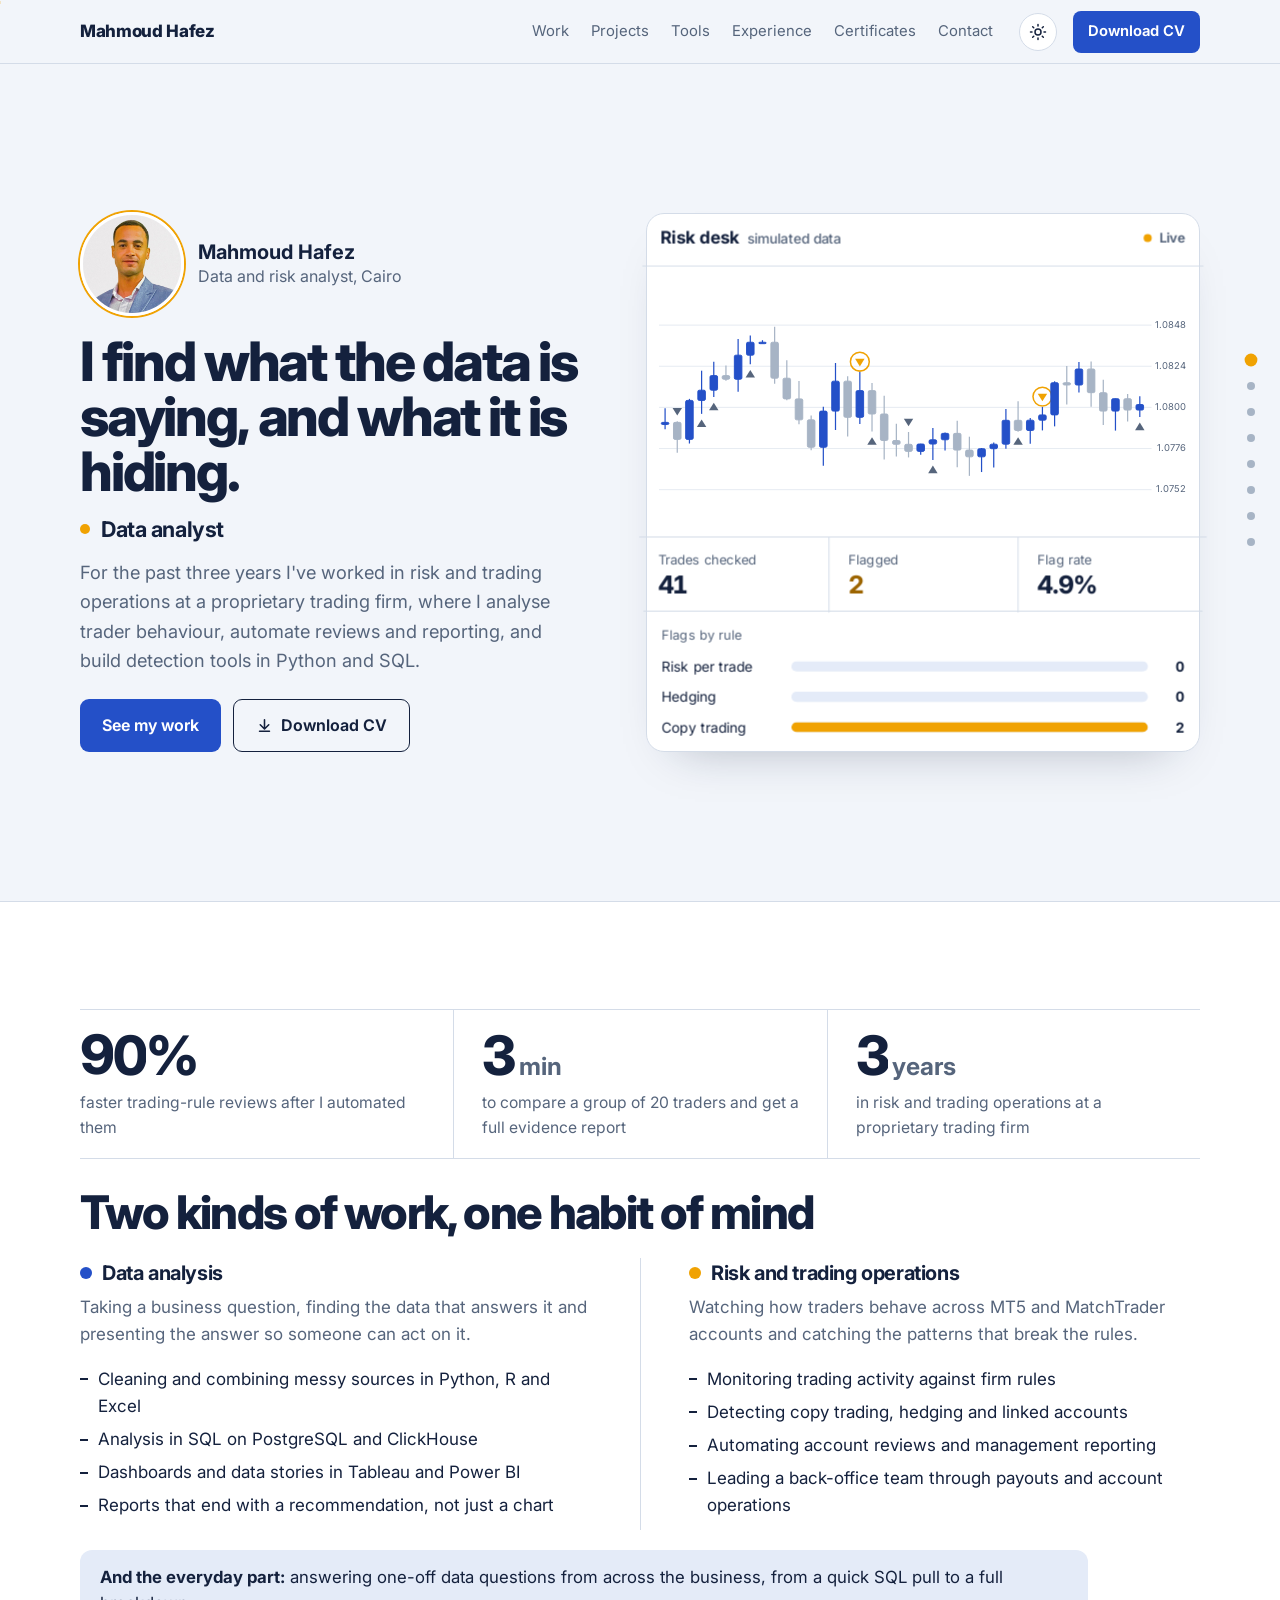
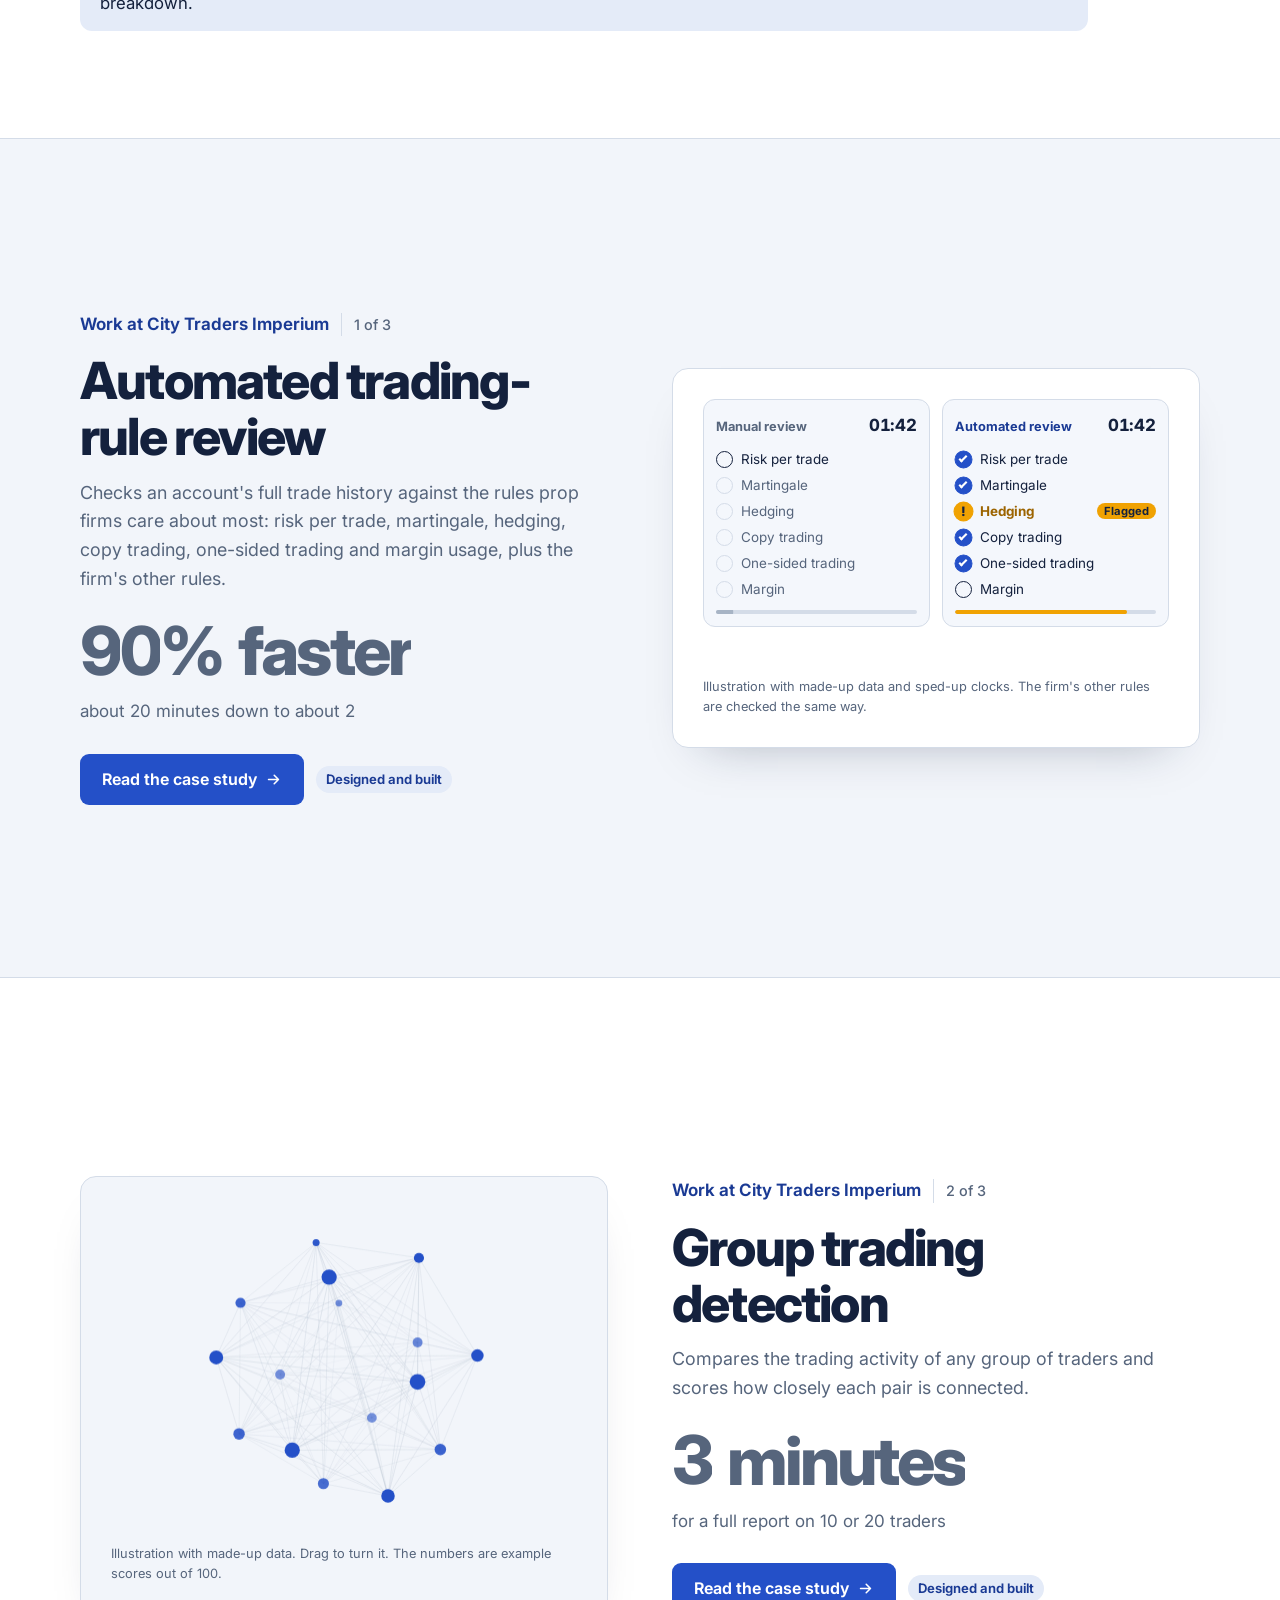
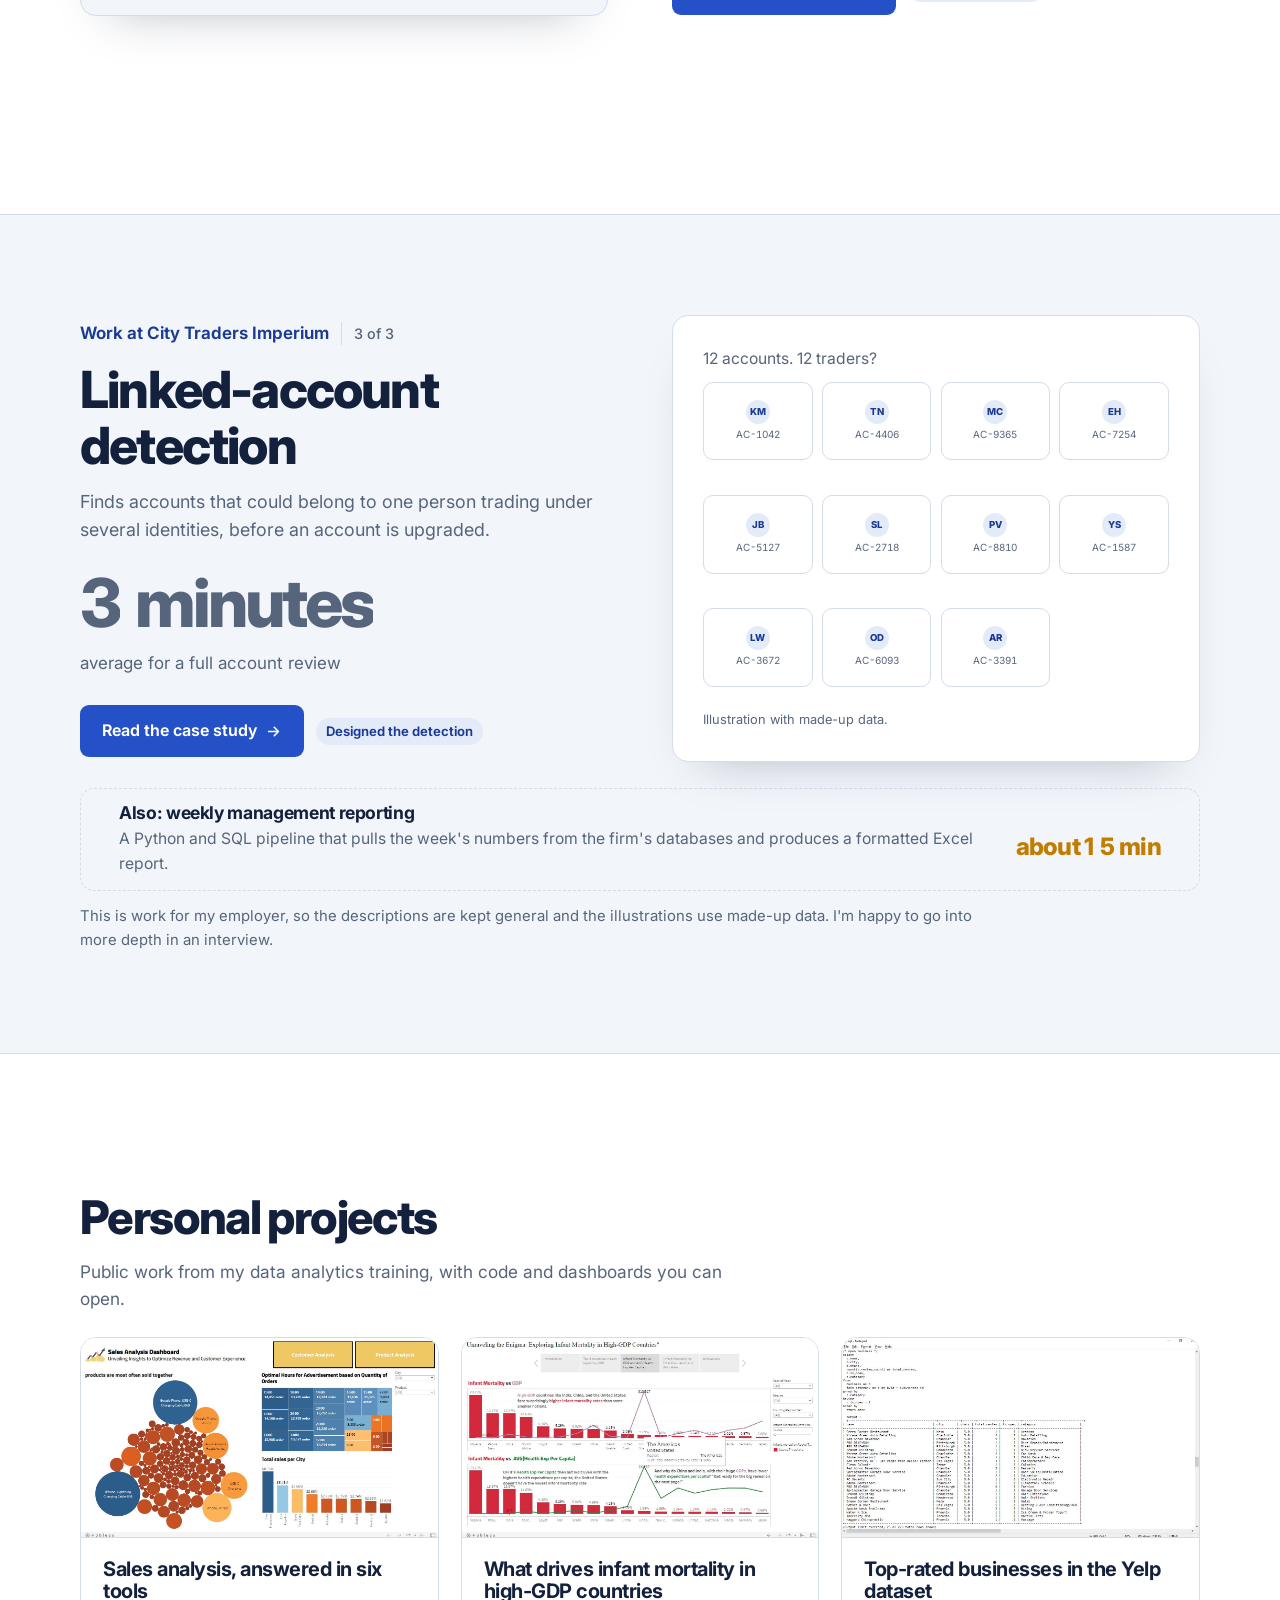
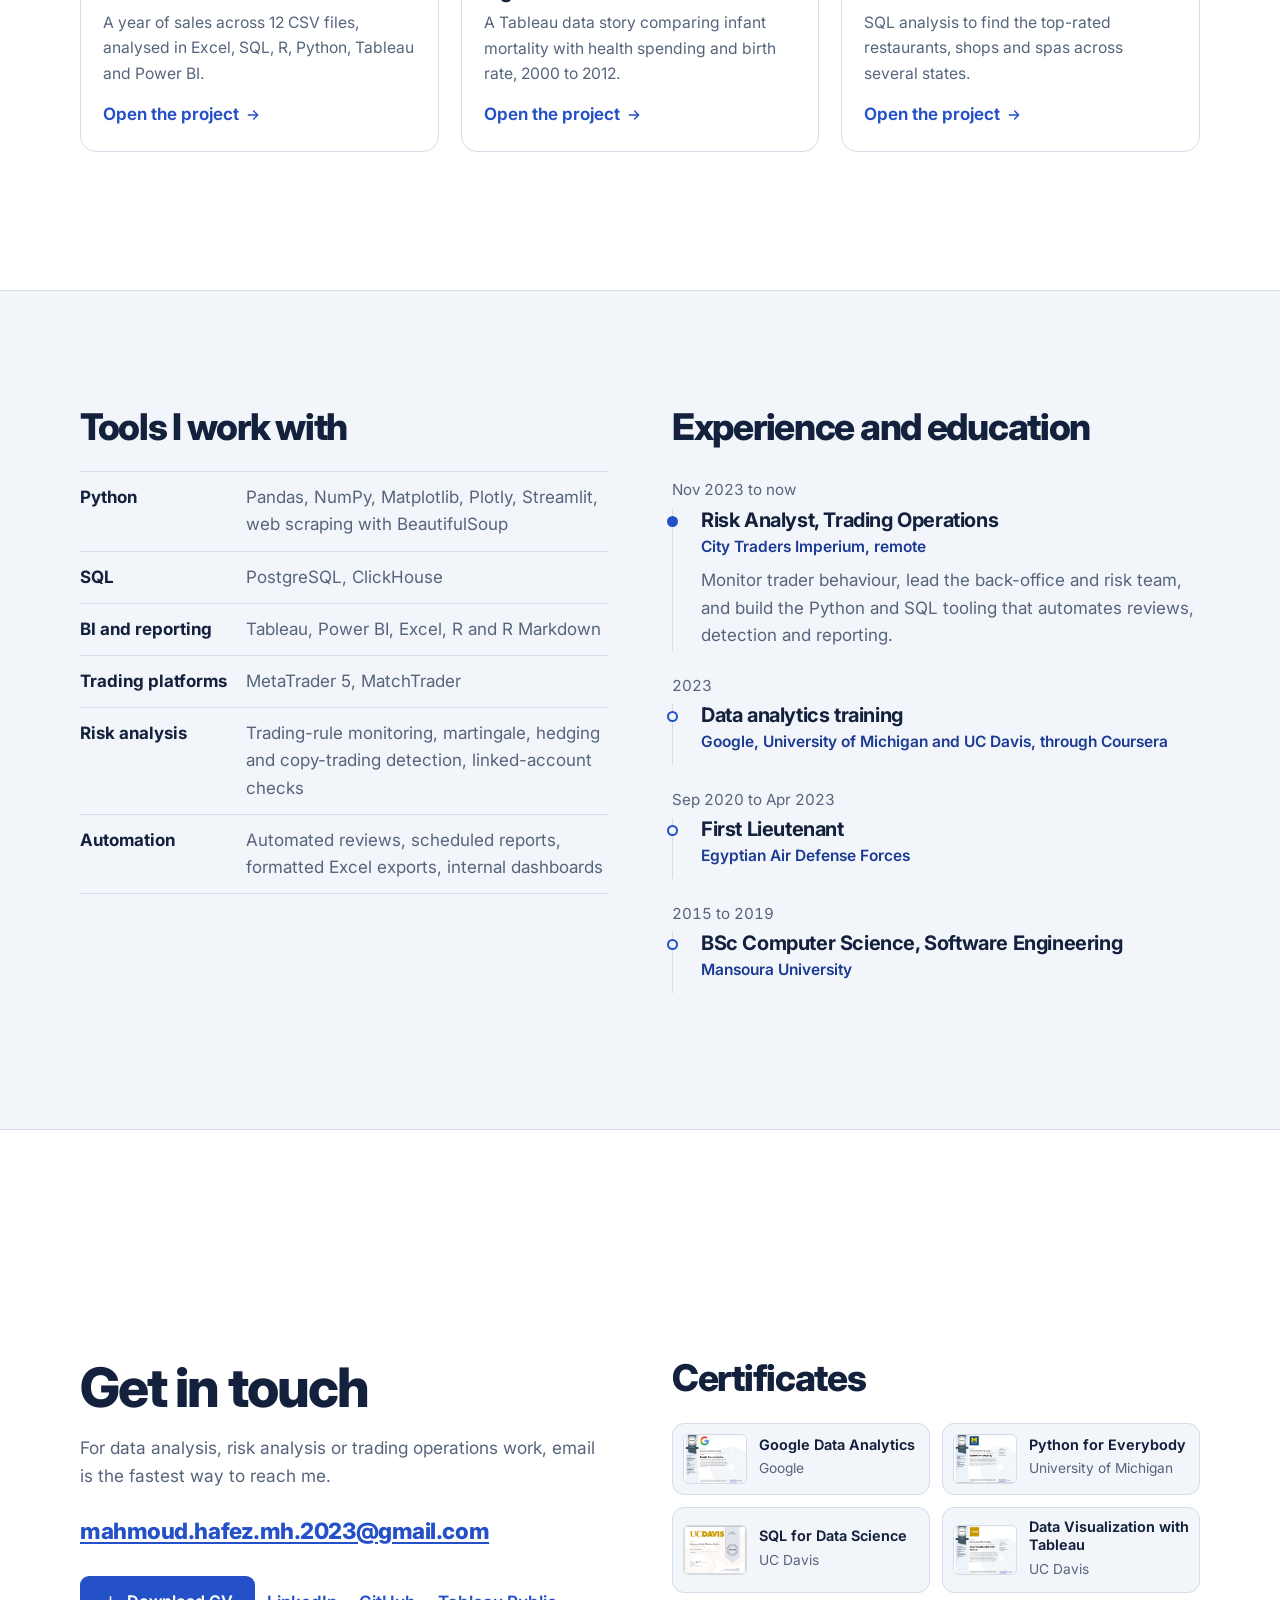
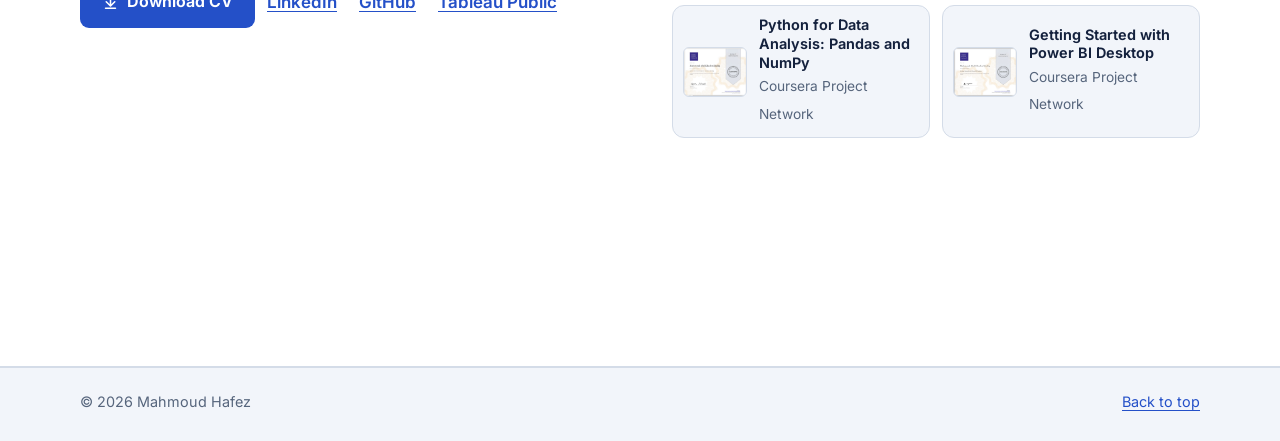
==== docs/index.html @ 0fea0275 "Linked accounts: replace the two-layer scene with a scan-and-regroup reveal Twelve account cards loo" ====
<!doctype html>
<html lang="en" class="home">
<head>
  <meta charset="utf-8">
  <meta name="viewport" content="width=device-width, initial-scale=1">
  <title>Mahmoud Hafez | Data and Risk Analyst</title>
  <meta name="description" content="Mahmoud Hafez is a data analyst working in risk and trading operations. Case studies, Python, SQL, Tableau and Power BI projects, experience and certificates.">
  <meta property="og:title" content="Mahmoud Hafez | Data and Risk Analyst">
  <meta property="og:description" content="Mahmoud Hafez is a data analyst working in risk and trading operations. Case studies, Python, SQL, Tableau and Power BI projects, experience and certificates.">
  <meta property="og:type" content="website">
  <link rel="icon" href="images/logo.png">
  <script>
    (function () {
      var d = document.documentElement;
      d.classList.add('js');
      var t = null;
      try { t = localStorage.getItem('theme'); } catch (e) {}
      if (!t) t = window.matchMedia('(prefers-color-scheme: dark)').matches ? 'dark' : 'light';
      d.dataset.theme = t;
    })();
  </script>
  <link rel="preconnect" href="https://fonts.googleapis.com">
  <link rel="preconnect" href="https://fonts.gstatic.com" crossorigin>
  <link href="https://fonts.googleapis.com/css2?family=Inter:opsz,wght@14..32,400..800&display=swap" rel="stylesheet">
  <link rel="stylesheet" href="css/site.css">
</head>
<body>
  <a class="skip" href="#main">Skip to content</a>
  <div class="progress" aria-hidden="true"></div>

  <header class="top">
    <div class="shell top-row">
      <a class="brand" href="index.html">Mahmoud Hafez</a>
      <nav aria-label="Sections">
        <a href="index.html#work">Work</a>
        <a href="index.html#projects">Projects</a>
        <a href="index.html#tools">Tools</a>
        <a href="index.html#path">Experience</a>
        <a href="index.html#certificates">Certificates</a>
        <a href="index.html#contact">Contact</a>
      </nav>
      <button class="theme" id="theme" type="button" aria-label="Dark mode" aria-pressed="false">
        <svg class="sun" viewBox="0 0 24 24" fill="none" stroke="currentColor" stroke-width="2" stroke-linecap="round" aria-hidden="true"><circle cx="12" cy="12" r="4"/><path d="M12 2v2M12 20v2M2 12h2M20 12h2M4.9 4.9l1.4 1.4M17.7 17.7l1.4 1.4M4.9 19.1l1.4-1.4M17.7 6.3l1.4-1.4"/></svg>
        <svg class="moon" viewBox="0 0 24 24" fill="none" stroke="currentColor" stroke-width="2" stroke-linecap="round" stroke-linejoin="round" aria-hidden="true"><path d="M20 14.5A8 8 0 0 1 9.5 4a8 8 0 1 0 10.5 10.5z"/></svg>
      </button>
      <a class="cv" href="assets/Mahmoud_Hafez_CV.pdf" download>Download CV</a>
    </div>
  </header>

  <nav class="dots" aria-label="Page sections"></nav>

  <main id="main">

    <section class="screen" id="top" data-label="Home">
      <div class="shell hero">
        <div class="hero-copy">
          <p class="who">
            <img src="images/mahmoud-hafez.jpg" alt="" width="104" height="104">
            <span><strong>Mahmoud Hafez</strong>Data and risk analyst, Cairo</span>
          </p>
          <h1 id="headline">I find what the data is saying, and what it is hiding.</h1>
          <p class="roles" id="roles" aria-label="Data analyst, risk analyst, trading operations"><span class="roles-word" aria-hidden="true">Data analyst</span></p>
          <p class="lede">For the past three years I've worked in risk and trading operations at a proprietary trading firm, where I analyse trader behaviour, automate reviews and reporting, and build detection tools in Python and SQL.</p>
          <div class="actions">
            <a class="btn btn-solid" href="#work">See my work</a>
            <a class="btn btn-line" href="assets/Mahmoud_Hafez_CV.pdf" download><svg viewBox="0 0 24 24" fill="none" stroke="currentColor" stroke-width="2.2" stroke-linecap="round" stroke-linejoin="round" aria-hidden="true"><path d="M12 4v12M6 11l6 6 6-6M5 20h14"/></svg>Download CV</a>
          </div>
        </div>

        <figure class="desk" aria-label="Simulated risk desk">
          <div class="desk-head">
            <span class="desk-title">Risk desk<em>simulated data</em></span>
            <span class="live"><i></i>Live</span>
          </div>
          <div class="desk-chart">
            <svg id="candles" viewBox="0 0 560 270" role="img" aria-label="Simulated price chart with trades marked and a few of them flagged"></svg>
            <div class="ohlc" id="ohlc" aria-hidden="true"></div>
            <div class="flagtoast" id="flagtoast" aria-hidden="true"></div>
          </div>
          <dl class="desk-kpis">
            <div><dt>Trades checked</dt><dd id="k-trades">0</dd></div>
            <div class="amber"><dt>Flagged</dt><dd id="k-flags">0</dd></div>
            <div><dt>Flag rate</dt><dd id="k-rate">0.0%</dd></div>
          </dl>
          <div class="rules">
            <span class="rules-title">Flags by rule</span>
            <div class="rule"><span>Risk per trade</span><span class="track"><span class="fill" id="b0"></span></span><span id="n0">0</span></div>
            <div class="rule"><span>Hedging</span><span class="track"><span class="fill" id="b1"></span></span><span id="n1">0</span></div>
            <div class="rule"><span>Copy trading</span><span class="track"><span class="fill" id="b2"></span></span><span id="n2">0</span></div>
          </div>
        </figure>
      </div>
    </section>

    <section class="screen alt" id="about" data-label="What I do">
      <div class="shell">
        <div class="results">
          <div data-reveal><strong><span data-count="90">90</span>%</strong><span>faster trading-rule reviews after I automated them</span></div>
          <div data-reveal style="--d:.1s"><strong><span data-count="3">3</span><small>min</small></strong><span>to compare a group of 20 traders and get a full evidence report</span></div>
          <div data-reveal style="--d:.2s"><strong><span data-count="3">3</span><small>years</small></strong><span>in risk and trading operations at a proprietary trading firm</span></div>
        </div>
        <h2 class="about-title" data-reveal>Two kinds of work, one habit of mind</h2>
        <div class="split">
          <article data-reveal style="--d:.1s">
            <h3>Data analysis</h3>
            <p>Taking a business question, finding the data that answers it and presenting the answer so someone can act on it.</p>
            <ul class="ticks">
              <li>Cleaning and combining messy sources in Python, R and Excel</li>
              <li>Analysis in SQL on PostgreSQL and ClickHouse</li>
              <li>Dashboards and data stories in Tableau and Power BI</li>
              <li>Reports that end with a recommendation, not just a chart</li>
            </ul>
          </article>
          <article data-reveal style="--d:.2s">
            <h3>Risk and trading operations</h3>
            <p>Watching how traders behave across MT5 and MatchTrader accounts and catching the patterns that break the rules.</p>
            <ul class="ticks">
              <li>Monitoring trading activity against firm rules</li>
              <li>Detecting copy trading, hedging and linked accounts</li>
              <li>Automating account reviews and management reporting</li>
              <li>Leading a back-office team through payouts and account operations</li>
            </ul>
          </article>
        </div>
        <p class="also" data-reveal style="--d:.3s"><strong>And the everyday part:</strong> answering one-off data questions from across the business, from a quick SQL pull to a full breakdown.</p>
      </div>
    </section>

    <section class="screen" id="work" data-label="Automated trading-rule review">
      <div class="shell">
        <div class="case-screen">
          <div class="case-copy" data-reveal>
            <p class="kicker">Work at City Traders Imperium<span>1 of 3</span></p>
            <h2>Automated trading-rule review</h2>
            <p class="sub">Checks an account's full trade history against the rules prop firms care about most: risk per trade, martingale, hedging, copy trading, one-sided trading and margin usage, plus the firm's other rules.</p>
            <div class="outcome"><strong>90% faster</strong><span>about 20 minutes down to about 2</span></div>
            <div class="actions">
              <a class="btn btn-solid" href="projects/trading-rule-review.html">Read the case study <svg viewBox="0 0 24 24" fill="none" stroke="currentColor" stroke-width="2.2" stroke-linecap="round" stroke-linejoin="round" aria-hidden="true"><path d="M5 12h14M13 6l6 6-6 6"/></svg></a>
              <span class="role-tag">Designed and built</span>
            </div>
          </div>
          <div class="case-viz" data-reveal style="--d:.15s">
            <div class="race" data-race role="img" aria-label="Animation: the manual review works through six rules slowly, takes about 20 minutes and misses a hedging violation and a margin violation. The automated review checks all six in about 2 minutes and flags both.">
              <div class="lane manual">
                <div class="lane-head"><span class="lane-name">Manual review</span><span class="clock">00:00</span></div>
                <ul class="checks"><li><i></i><span>Risk per trade</span></li><li><i></i><span>Martingale</span></li><li><i></i><span>Hedging</span></li><li><i></i><span>Copy trading</span></li><li><i></i><span>One-sided trading</span></li><li><i></i><span>Margin</span></li></ul>
                <span class="lane-bar"><i></i></span>
              </div>
              <div class="lane auto">
                <div class="lane-head"><span class="lane-name">Automated review</span><span class="clock">00:00</span></div>
                <ul class="checks"><li><i></i><span>Risk per trade</span></li><li><i></i><span>Martingale</span></li><li><i></i><span>Hedging</span></li><li><i></i><span>Copy trading</span></li><li><i></i><span>One-sided trading</span></li><li><i></i><span>Margin</span></li></ul>
                <span class="lane-bar"><i></i></span>
              </div>
              <p class="race-result"><strong>90% faster,</strong> and nothing missed</p>
            </div>
            <p class="viz-note">Illustration with made-up data and sped-up clocks. The firm's other rules are checked the same way.</p>
          </div>
        </div>
      </div>
    </section>

    <section class="screen alt" id="work-2" data-label="Group trading detection">
      <div class="shell">
        <div class="case-screen flip">
          <div class="case-copy" data-reveal>
            <p class="kicker">Work at City Traders Imperium<span>2 of 3</span></p>
            <h2>Group trading detection</h2>
            <p class="sub">Compares the trading activity of any group of traders and scores how closely each pair is connected.</p>
            <div class="outcome"><strong>3 minutes</strong><span>for a full report on 10 or 20 traders</span></div>
            <div class="actions">
              <a class="btn btn-solid" href="projects/group-trading-detection.html">Read the case study <svg viewBox="0 0 24 24" fill="none" stroke="currentColor" stroke-width="2.2" stroke-linecap="round" stroke-linejoin="round" aria-hidden="true"><path d="M5 12h14M13 6l6 6-6 6"/></svg></a>
              <span class="role-tag">Designed and built</span>
            </div>
          </div>
          <div class="case-viz" data-reveal style="--d:.15s">
            <canvas data-scene="globe" role="img" aria-label="Illustration: a rotating network of traders compared pair by pair, with three pairs standing out"></canvas>
            <p class="viz-note">Illustration with made-up data. Drag to turn it. The numbers are example scores out of 100.</p>
          </div>
        </div>
      </div>
    </section>

    <section class="screen" id="work-3" data-label="Linked-account detection">
      <div class="shell">
        <div class="case-screen">
          <div class="case-copy" data-reveal>
            <p class="kicker">Work at City Traders Imperium<span>3 of 3</span></p>
            <h2>Linked-account detection</h2>
            <p class="sub">Finds accounts that could belong to one person trading under several identities, before an account is upgraded.</p>
            <div class="outcome"><strong>3 minutes</strong><span>average for a full account review</span></div>
            <div class="actions">
              <a class="btn btn-solid" href="projects/linked-account-detection.html">Read the case study <svg viewBox="0 0 24 24" fill="none" stroke="currentColor" stroke-width="2.2" stroke-linecap="round" stroke-linejoin="round" aria-hidden="true"><path d="M5 12h14M13 6l6 6-6 6"/></svg></a>
              <span class="role-tag">Designed the detection</span>
            </div>
          </div>
          <div class="case-viz" data-reveal style="--d:.15s">
            <div class="linked" data-linked role="img" aria-label="Animation: twelve accounts that look like twelve separate traders. A scan connects the ones that are linked, and they regroup to show that the twelve accounts belong to seven people.">
              <p class="linked-cap"><span class="q">12 accounts. 12 traders?</span><span class="a"><strong>12 accounts, 7 people</strong></span></p>
              <div class="linked-stage"></div>
            </div>
            <p class="viz-note">Illustration with made-up data.</p>
          </div>
        </div>
        <div class="minor" data-reveal style="--d:.25s">
          <div>
            <h3>Also: weekly management reporting</h3>
            <p>A Python and SQL pipeline that pulls the week's numbers from the firm's databases and produces a formatted Excel report.</p>
          </div>
          <strong>about 15 min</strong>
        </div>
        <p class="confidential" data-reveal style="--d:.3s">This is work for my employer, so the descriptions are kept general and the illustrations use made-up data. I'm happy to go into more depth in an interview.</p>
      </div>
    </section>

    <section class="screen alt" id="projects" data-label="Personal projects">
      <div class="shell">
        <h2 data-reveal>Personal projects</h2>
        <p class="sub" data-reveal>Public work from my data analytics training, with code and dashboards you can open.</p>
        <div class="grid3">
          <a class="card" href="projects/sales-analysis.html" data-reveal>
            <div class="card-img"><img src="images/Projects/Sales_analysis/Sales_anlysis_Tableau.JPG" alt="" loading="lazy"></div>
            <div class="card-body">
              <h3>Sales analysis, answered in six tools</h3>
              <p>A year of sales across 12 CSV files, analysed in Excel, SQL, R, Python, Tableau and Power BI.</p>
              <span class="more">Open the project <svg viewBox="0 0 24 24" fill="none" stroke="currentColor" stroke-width="2.2" stroke-linecap="round" stroke-linejoin="round" aria-hidden="true"><path d="M5 12h14M13 6l6 6-6 6"/></svg></span>
            </div>
          </a>
          <a class="card" href="projects/infant-mortality.html" data-reveal style="--d:.1s">
            <div class="card-img"><img src="images/Projects/Infant_Mortality/Infant_Mortality-2.JPG" alt="" loading="lazy"></div>
            <div class="card-body">
              <h3>What drives infant mortality in high-GDP countries</h3>
              <p>A Tableau data story comparing infant mortality with health spending and birth rate, 2000 to 2012.</p>
              <span class="more">Open the project <svg viewBox="0 0 24 24" fill="none" stroke="currentColor" stroke-width="2.2" stroke-linecap="round" stroke-linejoin="round" aria-hidden="true"><path d="M5 12h14M13 6l6 6-6 6"/></svg></span>
            </div>
          </a>
          <a class="card" href="projects/yelp-analysis.html" data-reveal style="--d:.2s">
            <div class="card-img"><img src="images/Projects/Sql_Yelp/Sql.JPG" alt="" loading="lazy"></div>
            <div class="card-body">
              <h3>Top-rated businesses in the Yelp dataset</h3>
              <p>SQL analysis to find the top-rated restaurants, shops and spas across several states.</p>
              <span class="more">Open the project <svg viewBox="0 0 24 24" fill="none" stroke="currentColor" stroke-width="2.2" stroke-linecap="round" stroke-linejoin="round" aria-hidden="true"><path d="M5 12h14M13 6l6 6-6 6"/></svg></span>
            </div>
          </a>
        </div>
      </div>
    </section>

    <section class="screen" id="tools" data-label="Tools and experience">
      <div class="shell duo">
        <div>
          <h2 data-reveal>Tools I work with</h2>
          <dl class="tools" data-reveal style="--d:.1s">
            <div><dt>Python</dt><dd>Pandas, NumPy, Matplotlib, Plotly, Streamlit, web scraping with BeautifulSoup</dd></div>
            <div><dt>SQL</dt><dd>PostgreSQL, ClickHouse</dd></div>
            <div><dt>BI and reporting</dt><dd>Tableau, Power BI, Excel, R and R Markdown</dd></div>
            <div><dt>Trading platforms</dt><dd>MetaTrader 5, MatchTrader</dd></div>
            <div><dt>Risk analysis</dt><dd>Trading-rule monitoring, martingale, hedging and copy-trading detection, linked-account checks</dd></div>
            <div><dt>Automation</dt><dd>Automated reviews, scheduled reports, formatted Excel exports, internal dashboards</dd></div>
          </dl>
        </div>
        <div id="path">
          <h2 data-reveal>Experience and education</h2>
          <ol class="path">
            <li data-reveal style="--d:.1s">
              <time>Nov 2023 to now</time>
              <div>
                <h3>Risk Analyst, Trading Operations</h3>
                <p class="where">City Traders Imperium, remote</p>
                <p class="what">Monitor trader behaviour, lead the back-office and risk team, and build the Python and SQL tooling that automates reviews, detection and reporting.</p>
              </div>
            </li>
            <li data-reveal style="--d:.17s">
              <time>2023</time>
              <div>
                <h3>Data analytics training</h3>
                <p class="where">Google, University of Michigan and UC Davis, through Coursera</p>
              </div>
            </li>
            <li data-reveal style="--d:.24s">
              <time>Sep 2020 to Apr 2023</time>
              <div>
                <h3>First Lieutenant</h3>
                <p class="where">Egyptian Air Defense Forces</p>
              </div>
            </li>
            <li data-reveal style="--d:.31s">
              <time>2015 to 2019</time>
              <div>
                <h3>BSc Computer Science, Software Engineering</h3>
                <p class="where">Mansoura University</p>
              </div>
            </li>
          </ol>
        </div>
      </div>
    </section>

    <section class="screen alt" id="contact" data-label="Contact and certificates">
      <div class="shell duo">
        <div class="contact">
          <h2 data-reveal>Get in touch</h2>
          <p data-reveal>For data analysis, risk analysis or trading operations work, email is the fastest way to reach me.</p>
          <a class="mail" href="mailto:mahmoud.hafez.mh.2023@gmail.com" data-reveal>mahmoud.hafez.mh.2023@gmail.com</a>
          <div class="actions" data-reveal>
            <a class="btn btn-solid" href="assets/Mahmoud_Hafez_CV.pdf" download><svg viewBox="0 0 24 24" fill="none" stroke="currentColor" stroke-width="2.2" stroke-linecap="round" stroke-linejoin="round" aria-hidden="true"><path d="M12 4v12M6 11l6 6 6-6M5 20h14"/></svg>Download CV</a>
            <ul class="elsewhere">
              <li><a href="https://www.linkedin.com/in/hafeztheanalyst/">LinkedIn</a></li>
              <li><a href="https://github.com/HafezTheAnalyst">GitHub</a></li>
              <li><a href="https://public.tableau.com/app/profile/mahmoud.hafez6387/vizzes">Tableau Public</a></li>
            </ul>
          </div>
        </div>
        <div id="certificates">
          <h2 data-reveal>Certificates</h2>
          <ul class="certs" data-reveal style="--d:.1s">
            <li><a href="https://www.coursera.org/account/accomplishments/professional-cert/VELJESHBY73J"><img src="images/Courses/Google.JPG" alt="" loading="lazy"><span><strong>Google Data Analytics</strong><em>Google</em></span></a></li>
            <li><a href="https://www.coursera.org/account/accomplishments/specialization/RELT6KT34UWF"><img src="images/Courses/python-for-everybody.JPG" alt="" loading="lazy"><span><strong>Python for Everybody</strong><em>University of Michigan</em></span></a></li>
            <li><a href="https://www.coursera.org/account/accomplishments/verify/J6WAYB36UW97"><img src="images/Courses/Sql.JPG" alt="" loading="lazy"><span><strong>SQL for Data Science</strong><em>UC Davis</em></span></a></li>
            <li><a href="https://www.coursera.org/account/accomplishments/specialization/5BC34KAMZVXZ"><img src="images/Courses/data-visualization.JPG" alt="" loading="lazy"><span><strong>Data Visualization with Tableau</strong><em>UC Davis</em></span></a></li>
            <li><a href="https://www.coursera.org/account/accomplishments/verify/36U7G5UU46U8"><img src="images/Courses/python-pandas-numpy.JPG" alt="" loading="lazy"><span><strong>Python for Data Analysis: Pandas and NumPy</strong><em>Coursera Project Network</em></span></a></li>
            <li><a href="https://www.coursera.org/account/accomplishments/verify/3USSDWDPMYPN"><img src="images/Courses/power-bi.JPG" alt="" loading="lazy"><span><strong>Getting Started with Power BI Desktop</strong><em>Coursera Project Network</em></span></a></li>
          </ul>
        </div>
      </div>
    </section>
  </main>

  <footer class="foot">
    <div class="shell foot-row">
      <span>© <span id="year">2026</span> Mahmoud Hafez</span>
      <a href="#main">Back to top</a>
    </div>
  </footer>

  <script src="js/site.js"></script>
</body>
</html>
---- docs/css/site.css ----
/* Mahmoud Hafez portfolio
   Colours: blue is "the trend", amber is "the exception". The same pair runs through every chart. */

:root {
  --paper: #f2f5fa;
  --surface: #ffffff;
  --ink: #14213d;
  --muted: #56657c;
  --rule: #d4dce8;
  --blue: #2450c8;
  --blue-deep: #1a3a94;
  --amber: #f0a202;
  --amber-ink: #9c6400;
  --amber-big: #c27d00;
  --dot: #a7b4c5;
  --tint: #e4ebf8;
  --on-blue: #ffffff;
  --shadow: 0 24px 48px -32px rgba(20, 33, 61, 0.35);
  --font: "Inter", system-ui, -apple-system, "Segoe UI", Roboto, Arial, sans-serif;
  --shell: 1120px;
  --gutter: clamp(20px, 5vw, 48px);
  color-scheme: light;
}
:root[data-theme="dark"] {
  --paper: #0c1322;
  --surface: #131c31;
  --ink: #e8edf7;
  --muted: #9aa7bd;
  --rule: #26324c;
  --blue: #7b9dff;
  --blue-deep: #a9bfff;
  --amber: #ffb938;
  --amber-ink: #ffc65a;
  --amber-big: #ffb938;
  --dot: #4b5975;
  --tint: #1a2540;
  --on-blue: #0c1322;
  --shadow: 0 24px 48px -32px rgba(0, 0, 0, 0.7);
}
:root[data-theme="dark"] { color-scheme: dark; }

@view-transition { navigation: auto; }

*, *::before, *::after { box-sizing: border-box; }
html { scroll-behavior: smooth; scroll-padding-top: 76px; }
body {
  margin: 0;
  background: var(--paper);
  color: var(--ink);
  font-family: var(--font);
  font-size: 17px;
  line-height: 1.6;
  -webkit-font-smoothing: antialiased;
  transition: background-color 0.25s, color 0.25s;
}
img { max-width: 100%; display: block; }
a { color: var(--blue); text-underline-offset: 3px; }
a:hover { color: var(--blue-deep); }
:focus-visible { outline: 3px solid var(--amber); outline-offset: 3px; border-radius: 4px; }
ul, ol, dl, dd, figure { margin: 0; padding: 0; }
ul, ol { list-style: none; }
p { margin: 0 0 1em; }
button { font: inherit; }

.shell { width: 100%; max-width: calc(var(--shell) + 2 * var(--gutter)); margin: 0 auto; padding: 0 var(--gutter); }
.skip { position: absolute; left: -999px; top: 8px; background: var(--ink); color: var(--paper); padding: 8px 14px; border-radius: 6px; z-index: 30; }
.skip:focus { left: 8px; }

h1, h2, h3 { margin: 0; line-height: 1.1; letter-spacing: -0.02em; }
h1 { font-size: clamp(2.5rem, 5.6vw, 4.4rem); font-weight: 800; line-height: 1.02; letter-spacing: -0.04em; }
h2 { font-size: clamp(1.9rem, 3.8vw, 2.9rem); font-weight: 800; letter-spacing: -0.035em; margin-bottom: 14px; }
h3 { font-size: 1.25rem; font-weight: 700; }
.sub { color: var(--muted); font-size: 1.08rem; max-width: 40em; margin-bottom: 40px; }

/* Scroll progress and top bar */
.progress { position: fixed; top: 0; left: 0; right: 0; height: 3px; background: var(--amber); transform: scaleX(0); transform-origin: 0 50%; z-index: 25; }
.top { position: sticky; top: 0; z-index: 20; background: color-mix(in srgb, var(--paper) 90%, transparent); backdrop-filter: blur(10px); border-bottom: 1px solid var(--rule); }
.top-row { display: flex; align-items: center; gap: 16px; min-height: 62px; }
.brand { font-weight: 800; letter-spacing: -0.02em; color: var(--ink); text-decoration: none; white-space: nowrap; margin-right: auto; }
.top nav { display: flex; gap: 2px; overflow-x: auto; scrollbar-width: none; }
.top nav::-webkit-scrollbar { display: none; }
.top nav a { color: var(--muted); text-decoration: none; font-size: 0.93rem; padding: 8px 10px; border-radius: 6px; white-space: nowrap; }
.top nav a:hover { color: var(--ink); background: var(--tint); }
.theme { display: grid; place-items: center; width: 38px; height: 38px; flex: none; border-radius: 50%; border: 1px solid var(--rule); background: var(--surface); color: var(--ink); cursor: pointer; }
.theme:hover { border-color: var(--ink); }
.theme svg { width: 18px; height: 18px; }
.theme .moon, :root[data-theme="dark"] .theme .sun { display: none; }
:root[data-theme="dark"] .theme .moon { display: block; }
.cv { flex: none; font-weight: 650; font-size: 0.92rem; text-decoration: none; color: var(--on-blue); background: var(--blue); padding: 9px 15px; border-radius: 8px; white-space: nowrap; }
.cv:hover { background: var(--blue-deep); color: var(--on-blue); }

/* Buttons */
.btn { display: inline-flex; align-items: center; gap: 8px; font-weight: 650; font-size: 1rem; padding: 13px 22px; border-radius: 9px; text-decoration: none; transition: background-color 0.15s, border-color 0.15s, color 0.15s, transform 0.15s; }
.btn:active { transform: translateY(1px); }
.btn-solid { background: var(--blue); color: var(--on-blue); }
.btn-solid:hover { background: var(--blue-deep); color: var(--on-blue); }
.btn-line { border: 1.5px solid var(--ink); color: var(--ink); }
.btn-line:hover { background: var(--ink); color: var(--paper); }
.btn svg { width: 17px; height: 17px; }

/* Hero */
.hero { display: grid; grid-template-columns: minmax(0, 0.95fr) minmax(0, 1.05fr); gap: clamp(32px, 5vw, 64px); align-items: center; padding-top: clamp(40px, 6vw, 80px); padding-bottom: clamp(40px, 6vw, 72px); }
.who { display: flex; align-items: center; gap: 14px; margin: 0 0 26px; }
.who img { width: 104px; height: 104px; border-radius: 50%; object-fit: cover; border: 3px solid var(--surface); box-shadow: 0 0 0 2px var(--amber); }
.who span { color: var(--muted); font-size: 1rem; line-height: 1.35; }
.who strong { display: block; color: var(--ink); font-size: 1.25rem; font-weight: 700; }
.lede { font-size: 1.14rem; color: var(--muted); max-width: 34em; margin: 24px 0 0; }
.actions { display: flex; flex-wrap: wrap; gap: 12px; margin-top: 32px; }

/* Risk desk: simulated price chart with trades, flags and live counters */
.desk { background: var(--surface); border: 1px solid var(--rule); border-radius: 18px; box-shadow: var(--shadow); transform: perspective(1100px) rotateX(var(--rx, 0deg)) rotateY(var(--ry, 0deg)); transform-style: preserve-3d; transition: transform 0.3s ease-out; will-change: transform; }
.js .desk { animation: swing 1.3s cubic-bezier(0.2, 0.7, 0.2, 1) 0.2s backwards; }
@keyframes swing { from { opacity: 0; transform: perspective(1100px) rotateY(-22deg) rotateX(8deg) translateY(36px); } }
/* The parts of the desk sit at different depths, so they shift against each other as it tilts. */
.desk-head { transform: translateZ(18px); }
.desk-kpis { transform: translateZ(30px); }
.rules { transform: translateZ(14px); }
.flagtoast { position: absolute; top: 34px; right: 64px; z-index: 3; transform: translateZ(64px) translateY(8px); opacity: 0; pointer-events: none; font-size: 0.8rem; font-weight: 700; color: #14213d; background: var(--amber); padding: 6px 12px; border-radius: 999px; box-shadow: 0 10px 22px -8px rgba(0, 0, 0, 0.45); transition: opacity 0.3s, transform 0.4s cubic-bezier(0.2, 1.4, 0.4, 1); white-space: nowrap; }
.flagtoast.on { opacity: 1; transform: translateZ(64px) translateY(0); }
.desk-head { border-radius: 17px 17px 0 0; display: flex; align-items: center; justify-content: space-between; padding: 14px 18px; border-bottom: 1px solid var(--rule); }
.desk-title { font-weight: 700; letter-spacing: -0.01em; }
.desk-title em { font-style: normal; font-weight: 500; color: var(--muted); font-size: 0.85rem; margin-left: 8px; }
.live { display: inline-flex; align-items: center; gap: 7px; font-size: 0.82rem; font-weight: 650; color: var(--muted); }
.live i { width: 8px; height: 8px; border-radius: 50%; background: var(--amber); animation: pulse 1.4s ease-in-out infinite; }
@keyframes pulse { 50% { opacity: 0.25; transform: scale(0.7); } }
.desk-chart { position: relative; padding: 10px 12px 0; }
#candles { width: 100%; height: auto; display: block; cursor: crosshair; }
#candles .gridline { stroke: var(--rule); stroke-width: 1; opacity: 0.6; }
#candles .price { fill: var(--muted); font-size: 10px; }
#candles .c { transform-box: fill-box; transform-origin: 50% 100%; animation: grow 0.45s cubic-bezier(0.2, 0.8, 0.2, 1) backwards; }
@keyframes grow { from { transform: scaleY(0); opacity: 0; } }
#candles .up { fill: var(--blue); stroke: var(--blue); }
#candles .dn { fill: var(--dot); stroke: var(--dot); }
#candles .wick { stroke-width: 1.3; }
#candles .mark { fill: var(--muted); transition: opacity 0.3s; }
#candles .mark.flag { fill: var(--amber); }
#candles .ring { fill: none; stroke: var(--amber); stroke-width: 1.6; transform-box: fill-box; transform-origin: center; animation: ring 0.6s cubic-bezier(0.2, 1.4, 0.4, 1) backwards; }
@keyframes ring { from { transform: scale(0.2); opacity: 0; } }
#candles .cross { stroke: var(--ink); stroke-width: 1; stroke-dasharray: 3 3; opacity: 0.55; }
#candles .roll { transition: transform 0.6s cubic-bezier(0.3, 0.7, 0.2, 1); }
.ohlc { position: absolute; top: 10px; left: 16px; font-size: 0.78rem; color: var(--muted); font-variant-numeric: tabular-nums; pointer-events: none; }
.ohlc b { color: var(--ink); font-weight: 650; margin-right: 8px; }
.desk-kpis { display: grid; grid-template-columns: repeat(3, 1fr); border-top: 1px solid var(--rule); }
.desk-kpis > div { padding: 12px 18px; border-left: 1px solid var(--rule); }
.desk-kpis > div:first-child { border-left: 0; }
.desk-kpis dt { font-size: 0.8rem; color: var(--muted); }
.desk-kpis dd { font-size: 1.5rem; font-weight: 750; letter-spacing: -0.02em; font-variant-numeric: tabular-nums; line-height: 1.2; }
.desk-kpis .amber dd { color: var(--amber-ink); }
.rules { padding: 14px 18px 16px; border-top: 1px solid var(--rule); display: grid; gap: 8px; }
.rules-title { font-size: 0.8rem; color: var(--muted); }
.rule { display: grid; grid-template-columns: 118px 1fr 26px; gap: 10px; align-items: center; font-size: 0.86rem; }
.rule > span:last-child { text-align: right; font-weight: 700; font-variant-numeric: tabular-nums; }
.rule .track { height: 10px; border-radius: 5px; background: var(--tint); overflow: hidden; }
.rule .fill { display: block; height: 100%; width: 100%; border-radius: 5px; background: var(--amber); transform-origin: 0 50%; transform: scaleX(0); transition: transform 0.6s cubic-bezier(0.2, 0.7, 0.2, 1); }

.hero h1 { font-size: clamp(2.3rem, 4.3vw, 3.4rem); }
.hero .who { margin-bottom: 18px; }
.hero .lede { margin-top: 14px; }
.hero .actions { margin-top: 24px; }
.js #headline .w { display: inline-block; opacity: 0; transform: translateY(0.5em); animation: word 0.7s cubic-bezier(0.2, 0.7, 0.2, 1) forwards; }
/* The last word of the headline starts covered, then the cover slides away. */
.js #headline .redact { position: relative; }
.js #headline .redact::after { content: ""; position: absolute; left: -0.05em; right: -0.05em; top: 0.12em; bottom: 0.04em; border-radius: 5px; background: var(--ink); transform-origin: 100% 50%; animation: unredact 0.8s cubic-bezier(0.7, 0, 0.2, 1) 2s forwards; }
@keyframes unredact { to { transform: scaleX(0); } }

/* Role line under the headline: one phrase flips over to the next */
.roles { display: flex; align-items: center; gap: 11px; margin: 14px 0 0; height: 1.4em; font-size: 1.35rem; font-weight: 700; letter-spacing: -0.02em; perspective: 500px; }
.roles::before { content: ""; width: 10px; height: 10px; border-radius: 50%; background: var(--amber); flex: none; }
.roles-word { display: inline-block; transform-origin: 50% 50% -0.7em; backface-visibility: hidden; transition: transform 0.6s cubic-bezier(0.3, 0.7, 0.2, 1), opacity 0.45s; }
.roles-word.out { transform: rotateX(88deg); opacity: 0; }
.roles-word.pre { transform: rotateX(-88deg); opacity: 0; transition: none; }

/* Rolling numbers */
.sr { position: absolute; width: 1px; height: 1px; overflow: hidden; clip-path: inset(50%); white-space: nowrap; }
.rollpart { display: inline-block; height: 1em; line-height: 1; overflow: hidden; vertical-align: bottom; white-space: pre; color: inherit; }
.outcome strong span, .results strong span { color: inherit; }
.rollpart > span { display: block; transition: transform 1.4s cubic-bezier(0.2, 0.7, 0.2, 1); transition-delay: var(--rd, 0s); }
.rollpart i { display: block; height: 1em; font-style: normal; }

/* Rotating network */
canvas[data-scene] { display: block; width: 100%; aspect-ratio: 10 / 7; cursor: grab; touch-action: pan-y; }
canvas[data-scene]:active { cursor: grabbing; }
@keyframes word { to { opacity: 1; transform: none; } }

/* Headline results */
.results { display: grid; grid-template-columns: repeat(3, 1fr); border-top: 1px solid var(--rule); border-bottom: 1px solid var(--rule); }
.results > div { padding: 26px 24px 24px 0; }
.results > div + div { border-left: 1px solid var(--rule); padding-left: 28px; }
.results strong { display: block; font-size: clamp(2.2rem, 4.6vw, 3.4rem); font-weight: 800; letter-spacing: -0.04em; line-height: 1; font-variant-numeric: tabular-nums; }
.results strong small { font-size: 0.45em; font-weight: 700; letter-spacing: -0.01em; margin-left: 4px; color: var(--muted); }
.results > div > span { display: block; color: var(--muted); margin-top: 8px; max-width: 22em; font-size: 0.98rem; }

/* Sections */
.band { background: var(--surface); border-top: 1px solid var(--rule); border-bottom: 1px solid var(--rule); padding: clamp(56px, 8vw, 96px) 0; }
.block { padding-top: clamp(56px, 8vw, 96px); padding-bottom: clamp(56px, 8vw, 96px); }

.split { display: grid; grid-template-columns: 1fr 1fr; margin-top: 36px; }
.split article { padding: 4px clamp(20px, 4vw, 48px) 4px 0; }
.split article + article { border-left: 1px solid var(--rule); padding-left: clamp(20px, 4vw, 48px); padding-right: 0; }
.split h3 { display: flex; align-items: center; gap: 10px; margin-bottom: 10px; }
.split h3::before { content: ""; width: 12px; height: 12px; border-radius: 50%; background: var(--blue); flex: none; }
.split article + article h3::before { background: var(--amber); }
.split p { color: var(--muted); }
.ticks li { position: relative; padding-left: 18px; margin-bottom: 6px; }
.ticks li::before { content: ""; position: absolute; left: 0; top: 0.74em; width: 8px; height: 2px; background: var(--ink); }
.also { margin: 36px 0 0; padding: 18px 22px; background: var(--tint); border-radius: 12px; font-size: 1.05rem; max-width: 60em; }
.also strong { font-weight: 700; }

/* Case studies (work at the firm) */
.cases { display: grid; gap: 20px; }
.case { display: grid; grid-template-columns: minmax(0, 1fr) minmax(0, 0.92fr); gap: clamp(20px, 4vw, 48px); align-items: center; background: var(--surface); border: 1px solid var(--rule); border-radius: 18px; padding: clamp(22px, 3.2vw, 38px); text-decoration: none; color: var(--ink); transition: border-color 0.2s, transform 0.25s cubic-bezier(0.2, 0.7, 0.2, 1); }
.case:hover { color: var(--ink); border-color: var(--blue); transform: translateY(-3px); }
.case:nth-child(even) .case-viz { order: -1; }
.case h3 { font-size: clamp(1.4rem, 2.4vw, 1.85rem); letter-spacing: -0.03em; margin-bottom: 10px; }
.case p { color: var(--muted); margin-bottom: 18px; }
.case .outcome { display: flex; align-items: baseline; gap: 12px; flex-wrap: wrap; margin-bottom: 18px; }
.case .outcome strong { font-size: clamp(2rem, 3.6vw, 2.7rem); font-weight: 800; letter-spacing: -0.04em; line-height: 1; color: var(--amber-big); font-variant-numeric: tabular-nums; }
.case .outcome span { color: var(--muted); font-size: 0.98rem; }
.more { font-weight: 650; color: var(--blue); display: inline-flex; align-items: center; gap: 6px; }
.more svg { width: 16px; height: 16px; transition: transform 0.2s; }
a:hover .more svg, .more:hover svg { transform: translateX(4px); }
.role-tag { display: inline-block; font-size: 0.82rem; font-weight: 650; color: var(--blue-deep); background: var(--tint); padding: 3px 10px; border-radius: 999px; margin-bottom: 12px; }
.case-viz { background: var(--paper); border: 1px solid var(--rule); border-radius: 12px; padding: 18px; }
.case-viz svg { width: 100%; height: auto; display: block; }
.viz-note { font-size: 0.8rem; color: var(--muted); margin: 10px 0 0; }

.minor { display: grid; grid-template-columns: 1fr auto; gap: 24px; align-items: center; margin-top: 20px; padding: 20px clamp(22px, 3.2vw, 38px); border: 1px dashed var(--rule); border-radius: 14px; }
.minor h3 { font-size: 1.1rem; margin-bottom: 4px; }
.minor p { color: var(--muted); margin: 0; font-size: 0.98rem; }
.minor strong { font-size: 1.5rem; font-weight: 800; letter-spacing: -0.03em; color: var(--amber-big); white-space: nowrap; }
.confidential { margin: 28px 0 0; color: var(--muted); font-size: 0.93rem; max-width: 60em; }

/* Before and after bars */
/* The reveal: accounts that look separate are scanned, joined and regrouped by person */
.linked-cap { position: relative; margin: 0 0 12px; height: 1.5em; font-size: 0.98rem; color: var(--muted); }
.linked-cap span { position: absolute; left: 0; top: 0; white-space: nowrap; transition: opacity 0.4s, transform 0.4s; }
.linked-cap .a { opacity: 0; transform: translateY(6px); }
.linked-cap .a strong { color: var(--amber-ink); font-weight: 800; }
.linked.found .linked-cap .q { opacity: 0; transform: translateY(-6px); }
.linked.found .linked-cap .a { opacity: 1; transform: none; }
.linked-stage { position: relative; aspect-ratio: 4 / 2.7; margin-bottom: 14px; }
.linked-stage svg { position: absolute; inset: 0; width: 100%; height: 100%; overflow: visible; pointer-events: none; transition: opacity 0.4s; z-index: 2; }
.linked-stage line { stroke: var(--amber); stroke-width: 2.2; stroke-linecap: round; stroke-dasharray: 1; stroke-dashoffset: 1; transition: stroke-dashoffset 0.55s ease-out; }
.linked-stage line.on { stroke-dashoffset: 0; }
.linked.grouped .linked-stage svg { opacity: 0; }
.acct { position: absolute; left: calc(var(--c) * 25.5%); top: calc(var(--r) * 36%); width: 23.5%; height: 25%; display: flex; flex-direction: column; align-items: center; justify-content: center; gap: 3px; border: 1.5px solid var(--rule); border-radius: 10px; background: var(--surface); opacity: 0; transform: scale(0.7); transition: left 0.9s cubic-bezier(0.3, 0.7, 0.2, 1), top 0.9s cubic-bezier(0.3, 0.7, 0.2, 1), opacity 0.35s, transform 0.4s cubic-bezier(0.2, 1.4, 0.4, 1), border-color 0.3s; z-index: 1; }
.acct.in { opacity: 1; transform: none; }
.acct b { display: grid; place-items: center; width: 24px; height: 24px; border-radius: 50%; background: var(--tint); color: var(--blue-deep); font-size: 0.6rem; font-weight: 800; transition: background-color 0.3s, color 0.3s; }
.acct small { font-size: 0.62rem; color: var(--muted); font-variant-numeric: tabular-nums; }
.acct.hit { border-color: var(--amber); }
.acct.hit b { background: var(--amber); color: #14213d; }
.grp { position: absolute; left: -1.4%; top: calc(var(--r) * 36% - 3.2%); width: calc(var(--n) * 25.5% + 0.8%); height: 31.4%; border-radius: 14px; background: color-mix(in srgb, var(--amber) 16%, transparent); border: 1px dashed var(--amber); opacity: 0; transition: opacity 0.5s; }
.grp span { position: absolute; left: 50%; bottom: 0; transform: translate(-50%, 55%); font-size: 0.68rem; font-weight: 700; white-space: nowrap; padding: 1px 9px; border-radius: 999px; background: var(--amber); color: #14213d; z-index: 2; }
.linked.grouped .grp { opacity: 1; }
.scan { position: absolute; top: -3%; bottom: -3%; left: -2%; width: 2px; background: var(--amber); box-shadow: 0 0 14px 3px color-mix(in srgb, var(--amber) 55%, transparent); opacity: 0; z-index: 3; }
.scan.go { opacity: 1; left: 102%; transition: left 1.3s linear, opacity 0.2s; }
.scan.go.done { opacity: 0; }
@media (max-width: 420px) {
  .acct b { width: 20px; height: 20px; font-size: 0.54rem; }
  .acct small { font-size: 0.56rem; }
  .grp span { font-size: 0.6rem; padding: 1px 6px; }
}

/* The race: the same account reviewed by hand and by the tool, side by side */
.race { display: grid; grid-template-columns: 1fr 1fr; gap: 12px; }
.lane { border: 1px solid var(--rule); border-radius: 12px; padding: 12px 12px 12px; background: color-mix(in srgb, var(--tint) 40%, transparent); min-width: 0; }
.lane-head { display: flex; align-items: baseline; justify-content: space-between; gap: 8px; margin-bottom: 8px; }
.lane-name { font-size: 0.8rem; font-weight: 700; color: var(--muted); }
.lane.auto .lane-name { color: var(--blue-deep); }
.clock { font-size: 1.05rem; font-weight: 750; font-variant-numeric: tabular-nums; letter-spacing: -0.01em; color: var(--ink); transition: color 0.3s; }
.lane.done .clock { color: var(--muted); }
.lane.auto.done .clock { color: var(--amber-ink); }
.checks li { display: flex; align-items: center; gap: 8px; padding: 4.5px 0; font-size: 0.84rem; line-height: 1.25; color: var(--muted); transition: color 0.25s; }
.checks li span { min-width: 0; }
.checks i { position: relative; flex: none; width: 17px; height: 17px; border-radius: 50%; border: 1.5px solid var(--rule); background: transparent; transition: background-color 0.2s, border-color 0.2s, transform 0.3s cubic-bezier(0.2, 1.6, 0.4, 1); }
.checks i::after { content: ""; position: absolute; left: 5px; top: 2px; width: 4px; height: 8px; border: solid var(--surface); border-width: 0 2px 2px 0; transform: rotate(45deg) scale(0); transition: transform 0.2s; }
.checks .checking { color: var(--ink); }
.checks .checking i { border-color: var(--ink); animation: checking 0.7s ease-in-out infinite; }
@keyframes checking { 50% { transform: scale(0.72); opacity: 0.5; } }
.checks .ok { color: var(--ink); }
.checks .ok i { background: var(--dot); border-color: var(--dot); transform: scale(1.06); }
.lane.auto .checks .ok i { background: var(--blue); border-color: var(--blue); }
.checks .ok i::after { transform: rotate(45deg) scale(1); }
.checks .flag, .checks .missed { color: var(--amber-ink); font-weight: 700; }
.checks .flag i { background: var(--amber); border-color: var(--amber); transform: scale(1.18); }
.checks .missed i { background: transparent; border-color: var(--amber); transform: scale(1.18); }
.checks .flag i::after, .checks .missed i::after { content: "!"; left: 0; top: 0; width: 100%; height: 100%; border: 0; transform: none; display: grid; place-items: center; font-style: normal; font-size: 11px; font-weight: 800; line-height: 1; color: #14213d; }
.checks .missed i::after { color: var(--amber-ink); }
.checks .flag::after, .checks .missed::after { margin-left: auto; font-size: 0.7rem; font-weight: 700; padding: 1px 7px; border-radius: 999px; white-space: nowrap; }
.checks .flag::after { content: "Flagged"; background: var(--amber); color: #14213d; }
.checks .missed::after { content: "Missed"; border: 1px solid var(--amber); color: var(--amber-ink); }
.lane-bar { display: block; height: 4px; margin-top: 8px; border-radius: 2px; background: var(--rule); overflow: hidden; }
.lane-bar i { display: block; height: 100%; width: 100%; border-radius: 2px; background: var(--dot); transform-origin: 0 50%; transform: scaleX(0); }
.lane.auto .lane-bar i { background: var(--amber); }
.race-result { grid-column: 1 / -1; margin: 2px 0 0; text-align: center; font-size: 0.98rem; color: var(--muted); opacity: 0; transform: translateY(6px); transition: opacity 0.4s, transform 0.4s; }
.race-result strong { color: var(--amber-ink); font-weight: 800; }
.race-result.show { opacity: 1; transform: none; }
@media (max-width: 420px) {
  .race { gap: 8px; }
  .lane { padding: 10px 9px; }
  .checks li { font-size: 0.78rem; gap: 6px; }
  .checks .flag::after, .checks .missed::after { font-size: 0.62rem; padding: 0 5px; }
  .lane-name { font-size: 0.74rem; }
  .clock { font-size: 0.98rem; }
}

/* Personal projects grid */
.grid3 { display: grid; grid-template-columns: repeat(3, 1fr); gap: 22px; }
.card { display: flex; flex-direction: column; background: var(--surface); border: 1px solid var(--rule); border-radius: 16px; overflow: hidden; text-decoration: none; color: var(--ink); transition: border-color 0.2s, transform 0.25s cubic-bezier(0.2, 0.7, 0.2, 1); }
.card:hover { color: var(--ink); border-color: var(--blue); transform: translateY(-4px); }
.card-img { aspect-ratio: 16 / 10; overflow: hidden; background: #fff; border-bottom: 1px solid var(--rule); }
.card-img img { width: 100%; height: 100%; object-fit: cover; object-position: top left; transition: transform 0.5s cubic-bezier(0.2, 0.7, 0.2, 1); }
.card:hover .card-img img { transform: scale(1.05); }
.card-body { padding: 20px 22px 22px; display: flex; flex-direction: column; flex: 1; }
.card h3 { margin-bottom: 8px; letter-spacing: -0.025em; }
.card p { color: var(--muted); font-size: 0.98rem; }
.card .made { font-size: 0.86rem; color: var(--muted); margin: auto 0 14px; padding-top: 6px; }

/* Tools */
.tools { margin-top: 36px; }
.tools > div { display: grid; grid-template-columns: 220px 1fr; gap: 24px; padding: 15px 0; border-top: 1px solid var(--rule); }
.tools > div:last-child { border-bottom: 1px solid var(--rule); }
.tools dt { font-weight: 700; }
.tools dd { color: var(--muted); }

/* Path (a real sequence, newest first) */
.path { margin-top: 40px; }
.path li { display: grid; grid-template-columns: 220px 1fr; gap: 24px; padding: 0 0 34px; }
.path li:last-child { padding-bottom: 0; }
.path time { color: var(--muted); font-size: 0.95rem; font-variant-numeric: tabular-nums; padding-top: 3px; }
.path li > div { position: relative; padding-left: 28px; border-left: 1.5px solid var(--rule); padding-bottom: 2px; }
.path li > div::before { content: ""; position: absolute; left: -6.5px; top: 7px; width: 11px; height: 11px; border-radius: 50%; background: var(--paper); border: 2px solid var(--blue); }
.path li:first-child > div::before { background: var(--blue); }
.path .where { color: var(--blue-deep); font-weight: 600; margin: 4px 0 8px; font-size: 0.97rem; }
.path .what { color: var(--muted); margin-bottom: 0; }

/* Certificates */
.certs { display: grid; grid-template-columns: repeat(3, 1fr); gap: 14px 24px; margin-top: 36px; }
.certs a { display: grid; grid-template-columns: 92px 1fr; gap: 14px; align-items: center; padding: 10px; border: 1px solid var(--rule); border-radius: 12px; text-decoration: none; color: var(--ink); background: var(--paper); transition: border-color 0.15s, transform 0.2s; }
.certs a:hover { border-color: var(--blue); transform: translateY(-2px); }
.certs img { width: 92px; height: 70px; object-fit: cover; object-position: top left; border-radius: 6px; border: 1px solid var(--rule); }
.certs strong { display: block; font-weight: 650; line-height: 1.3; font-size: 0.98rem; }
.certs em { font-style: normal; color: var(--muted); font-size: 0.86rem; }

/* Contact */
.contact { padding-top: clamp(64px, 9vw, 112px); padding-bottom: clamp(64px, 9vw, 112px); }
.contact h2 { font-size: clamp(2.2rem, 5vw, 3.6rem); margin-bottom: 16px; }
.contact p { color: var(--muted); max-width: 36em; font-size: 1.08rem; }
.mail { display: inline-block; font-size: clamp(1.15rem, 2.8vw, 1.8rem); font-weight: 800; letter-spacing: -0.02em; overflow-wrap: anywhere; margin-top: 6px; }
.contact .actions { margin-top: 28px; align-items: center; }
.elsewhere { display: flex; flex-wrap: wrap; gap: 8px 22px; }
.elsewhere a { font-weight: 600; }

.foot { border-top: 1px solid var(--rule); color: var(--muted); font-size: 0.9rem; }
.foot-row { display: flex; justify-content: space-between; gap: 16px; padding-top: 22px; padding-bottom: 28px; }

/* Project pages */
.back { display: inline-flex; align-items: center; gap: 6px; font-weight: 600; text-decoration: none; margin-bottom: 28px; }
.back svg { width: 16px; height: 16px; transition: transform 0.2s; }
.back:hover svg { transform: translateX(-4px); }
.page-head { padding-top: clamp(32px, 5vw, 56px); padding-bottom: clamp(28px, 4vw, 44px); }
.page-head h1 { font-size: clamp(2.2rem, 5vw, 3.8rem); max-width: 16em; }
.page-head .lede { font-size: 1.2rem; max-width: 38em; margin-top: 20px; }
.facts { display: grid; grid-template-columns: repeat(3, minmax(0, 1fr)); gap: 0; margin-top: 36px; border-top: 1px solid var(--rule); border-bottom: 1px solid var(--rule); }
.facts > div { padding: 16px 20px 16px 0; }
.facts > div + div { border-left: 1px solid var(--rule); padding-left: 22px; }
.facts dt { font-size: 0.84rem; color: var(--muted); }
.facts dd { font-weight: 650; }
.story { display: grid; grid-template-columns: minmax(0, 1fr) minmax(0, 0.9fr); gap: clamp(28px, 5vw, 64px); align-items: start; }
.story-text section + section { margin-top: 36px; }
.story-text h2 { font-size: 1.5rem; letter-spacing: -0.025em; margin-bottom: 10px; }
.story-text p { color: var(--muted); font-size: 1.06rem; }
.story-text .ticks { color: var(--ink); }
.story-text > p:last-child { margin: 32px 0 0; }
.story-viz { position: sticky; top: 90px; }
.bigresult { display: block; font-size: clamp(2.6rem, 6vw, 4.2rem); font-weight: 800; letter-spacing: -0.045em; line-height: 1; color: var(--amber-big); margin-bottom: 10px; font-variant-numeric: tabular-nums; }
.next { display: flex; justify-content: space-between; align-items: center; gap: 20px; padding: 26px clamp(22px, 3.2vw, 38px); border: 1px solid var(--rule); border-radius: 16px; background: var(--surface); text-decoration: none; color: var(--ink); transition: border-color 0.2s, transform 0.25s; }
.next:hover { border-color: var(--blue); color: var(--ink); transform: translateY(-3px); }
.next small { display: block; color: var(--muted); font-size: 0.86rem; margin-bottom: 2px; }
.next strong { font-size: 1.3rem; letter-spacing: -0.025em; }
.next svg { width: 22px; height: 22px; flex: none; color: var(--blue); transition: transform 0.2s; }
.next:hover svg { transform: translateX(5px); }

/* Screenshot viewer */
.stage { background: #fff; border: 1px solid var(--rule); border-radius: 12px; aspect-ratio: 16 / 9; display: grid; place-items: center; overflow: hidden; }
.stage img { width: 100%; height: 100%; object-fit: contain; transition: opacity 0.2s; }
.stage img.swap { opacity: 0; }
.tabs { display: flex; flex-wrap: wrap; gap: 6px; margin-top: 10px; }
.tabs button { font-size: 0.86rem; font-weight: 600; color: var(--muted); background: transparent; border: 1px solid var(--rule); border-radius: 999px; padding: 5px 13px; cursor: pointer; transition: background-color 0.15s, color 0.15s, border-color 0.15s; }
.tabs button:hover { border-color: var(--ink); color: var(--ink); }
.tabs button[aria-pressed="true"] { background: var(--ink); border-color: var(--ink); color: var(--paper); }

/* Home page sections. On large screens each one fills the window and scrolling snaps between them. */
.screen { padding: clamp(52px, 8vw, 88px) 0; }
.screen.alt { background: var(--surface); border-top: 1px solid var(--rule); border-bottom: 1px solid var(--rule); }
.screen .hero { padding-top: 0; padding-bottom: 0; }
.about-title { margin-top: clamp(32px, 5vw, 48px); }
.kicker { font-weight: 650; color: var(--blue-deep); margin-bottom: 14px; display: flex; align-items: center; gap: 12px; }
.kicker span { font-weight: 500; color: var(--muted); font-size: 0.9rem; padding-left: 12px; border-left: 1px solid var(--rule); }
.case-screen { display: grid; grid-template-columns: minmax(0, 1fr) minmax(0, 1fr); gap: clamp(28px, 5vw, 72px); align-items: center; }
.case-screen.flip .case-viz { order: -1; }
.case-screen h2 { font-size: clamp(2rem, 4.2vw, 3.2rem); }
.case-screen .sub { margin-bottom: 22px; font-size: 1.12rem; }
.case-screen .outcome { display: flex; align-items: baseline; gap: 14px; flex-wrap: wrap; margin-bottom: 28px; }
.case-screen .outcome strong { font-size: clamp(2.6rem, 5.4vw, 4.2rem); font-weight: 800; letter-spacing: -0.045em; line-height: 1; color: var(--amber-big); font-variant-numeric: tabular-nums; }
.case-screen .outcome span { color: var(--muted); }
.case-screen .actions { margin-top: 0; align-items: center; }
.case-screen .role-tag { margin: 0; }
.case-screen .case-viz { padding: clamp(18px, 2.4vw, 30px); border-radius: 16px; background: var(--surface); box-shadow: var(--shadow); }
.screen.alt .case-viz { background: var(--paper); }
.duo { display: grid; grid-template-columns: minmax(0, 1fr) minmax(0, 1fr); gap: clamp(32px, 5vw, 72px); align-items: start; }
.duo h2 { font-size: clamp(1.7rem, 3vw, 2.3rem); }
.duo .tools { margin-top: 24px; }
.duo .tools > div { grid-template-columns: 150px 1fr; gap: 16px; padding: 12px 0; }
.duo .path { margin-top: 28px; }
.duo .path li { grid-template-columns: 1fr; gap: 2px; padding-bottom: 20px; }
.duo .path li > div { margin-top: 4px; }
.duo .certs { grid-template-columns: 1fr 1fr; gap: 12px; margin-top: 24px; }
.duo .certs a { grid-template-columns: 64px 1fr; gap: 12px; height: 100%; }
.duo .certs img { width: 64px; height: 50px; }
.duo .certs strong { font-size: 0.9rem; }
.duo .contact { padding: 0; }
.duo .contact h2 { font-size: clamp(2.2rem, 4.6vw, 3.4rem); }
.duo .mail { font-size: clamp(1.05rem, 1.75vw, 1.4rem); }

.dots { display: none; position: fixed; right: 18px; top: 50%; transform: translateY(-50%); z-index: 15; flex-direction: column; gap: 4px; }
.dots a { display: grid; place-items: center; width: 22px; height: 22px; }
.dots a::before { content: ""; width: 8px; height: 8px; border-radius: 50%; background: var(--dot); transition: transform 0.25s, background-color 0.25s; }
.dots a:hover::before { background: var(--ink); }
.dots a.on::before { background: var(--amber); transform: scale(1.6); }

/* Full-screen mode. site.js adds .snap to <html> when the window is large enough. */
html.snap { scroll-snap-type: y mandatory; scroll-padding-top: 62px; }
.snap .screen { min-height: calc(100vh - 62px); min-height: calc(100svh - 62px); scroll-snap-align: start; display: flex; align-items: center; padding: 26px 0; }
.snap .screen > .shell { width: 100%; }
.snap .foot { scroll-snap-align: end; }
.snap .dots { display: flex; }
.snap .results > div { padding-top: 18px; padding-bottom: 18px; }
.snap .about-title { margin-top: 28px; }
.snap .split { margin-top: 20px; }
.snap .also { margin-top: 20px; padding: 14px 20px; }
.snap .screen .sub { margin-bottom: 24px; }
.snap .minor { margin-top: 26px; padding-top: 14px; padding-bottom: 14px; }
.snap .confidential { margin-top: 14px; }
.snap .card-img { aspect-ratio: 16 / 9; }
.snap .screen { padding: 20px 0; overflow: hidden; }
/* Depth between sections: the one you leave drops back, the one you reach comes forward. */
.snap .screen { perspective: 1400px; }
.snap .screen > .shell { opacity: 0; transform: translateY(46px) translateZ(-160px) rotateX(7deg); transform-origin: 50% 0; transition: opacity 0.5s ease, transform 0.85s cubic-bezier(0.2, 0.7, 0.2, 1); }
.snap .screen.active > .shell { opacity: 1; transform: none; }

/* Reveal on scroll */
.js [data-reveal] { opacity: 0; transform: translateY(22px); transition: opacity 0.7s ease, transform 0.7s cubic-bezier(0.2, 0.7, 0.2, 1); transition-delay: var(--d, 0s); }
.js [data-reveal].in { opacity: 1; transform: none; }

/* Small screens */
@media (max-width: 960px) {
  .hero, .story, .case-screen, .duo { grid-template-columns: 1fr; }
  .case-screen.flip .case-viz { order: 0; }
  .story-viz { position: static; }
  .case { grid-template-columns: 1fr; }
  .case:nth-child(even) .case-viz { order: 0; }
  .grid3 { grid-template-columns: 1fr 1fr; }
  .certs { grid-template-columns: repeat(2, 1fr); }
}
@media (max-width: 680px) {
  body { font-size: 16px; }
  .top-row { flex-wrap: wrap; row-gap: 0; padding-top: 8px; }
  .top nav { order: 5; width: calc(100% + 2 * var(--gutter)); margin: 4px calc(-1 * var(--gutter)) 0; padding: 0 calc(var(--gutter) - 10px) 6px; }
  .results { grid-template-columns: 1fr; }
  .results > div { padding: 20px 0; }
  .results > div + div { border-left: 0; border-top: 1px solid var(--rule); padding-left: 0; }
  .split { grid-template-columns: 1fr; }
  .split article { padding: 0 0 24px; }
  .split article + article { border-left: 0; border-top: 1px solid var(--rule); padding: 24px 0 0; }
  .grid3, .certs { grid-template-columns: 1fr; }
  .tools > div, .path li { grid-template-columns: 1fr; gap: 4px; }
  .path li > div { margin-top: 6px; }
  .minor { grid-template-columns: 1fr; gap: 8px; }
  .facts { grid-template-columns: 1fr; }
  .facts > div { padding: 12px 0; }
  .facts > div + div { border-left: 0; border-top: 1px solid var(--rule); padding-left: 0; }
  .who img { width: 84px; height: 84px; }
  .rule { grid-template-columns: 96px 1fr 22px; }
  .duo .certs { grid-template-columns: 1fr; }
  .duo .tools > div { grid-template-columns: 1fr; gap: 2px; }
  .duo .mail { font-size: 1.05rem; }
  .kicker { flex-wrap: wrap; row-gap: 2px; }
}

@media (prefers-reduced-motion: reduce) {
  html { scroll-behavior: auto; }
  @view-transition { navigation: none; }
  *, *::before, *::after { transition-duration: 0.01ms !important; transition-delay: 0s !important; }
  .js [data-reveal] { opacity: 1; transform: none; }
  .js #headline .w { opacity: 1; transform: none; animation: none; }
  .js .desk { animation: none; }
  .desk { transform: none; }
  .snap .screen > .shell { transform: none; }
  #candles .c, #candles .ring, .live i { animation: none; }
}
@media (max-width: 359px) {
  .checks .flag::after, .checks .missed::after { display: none; }
}
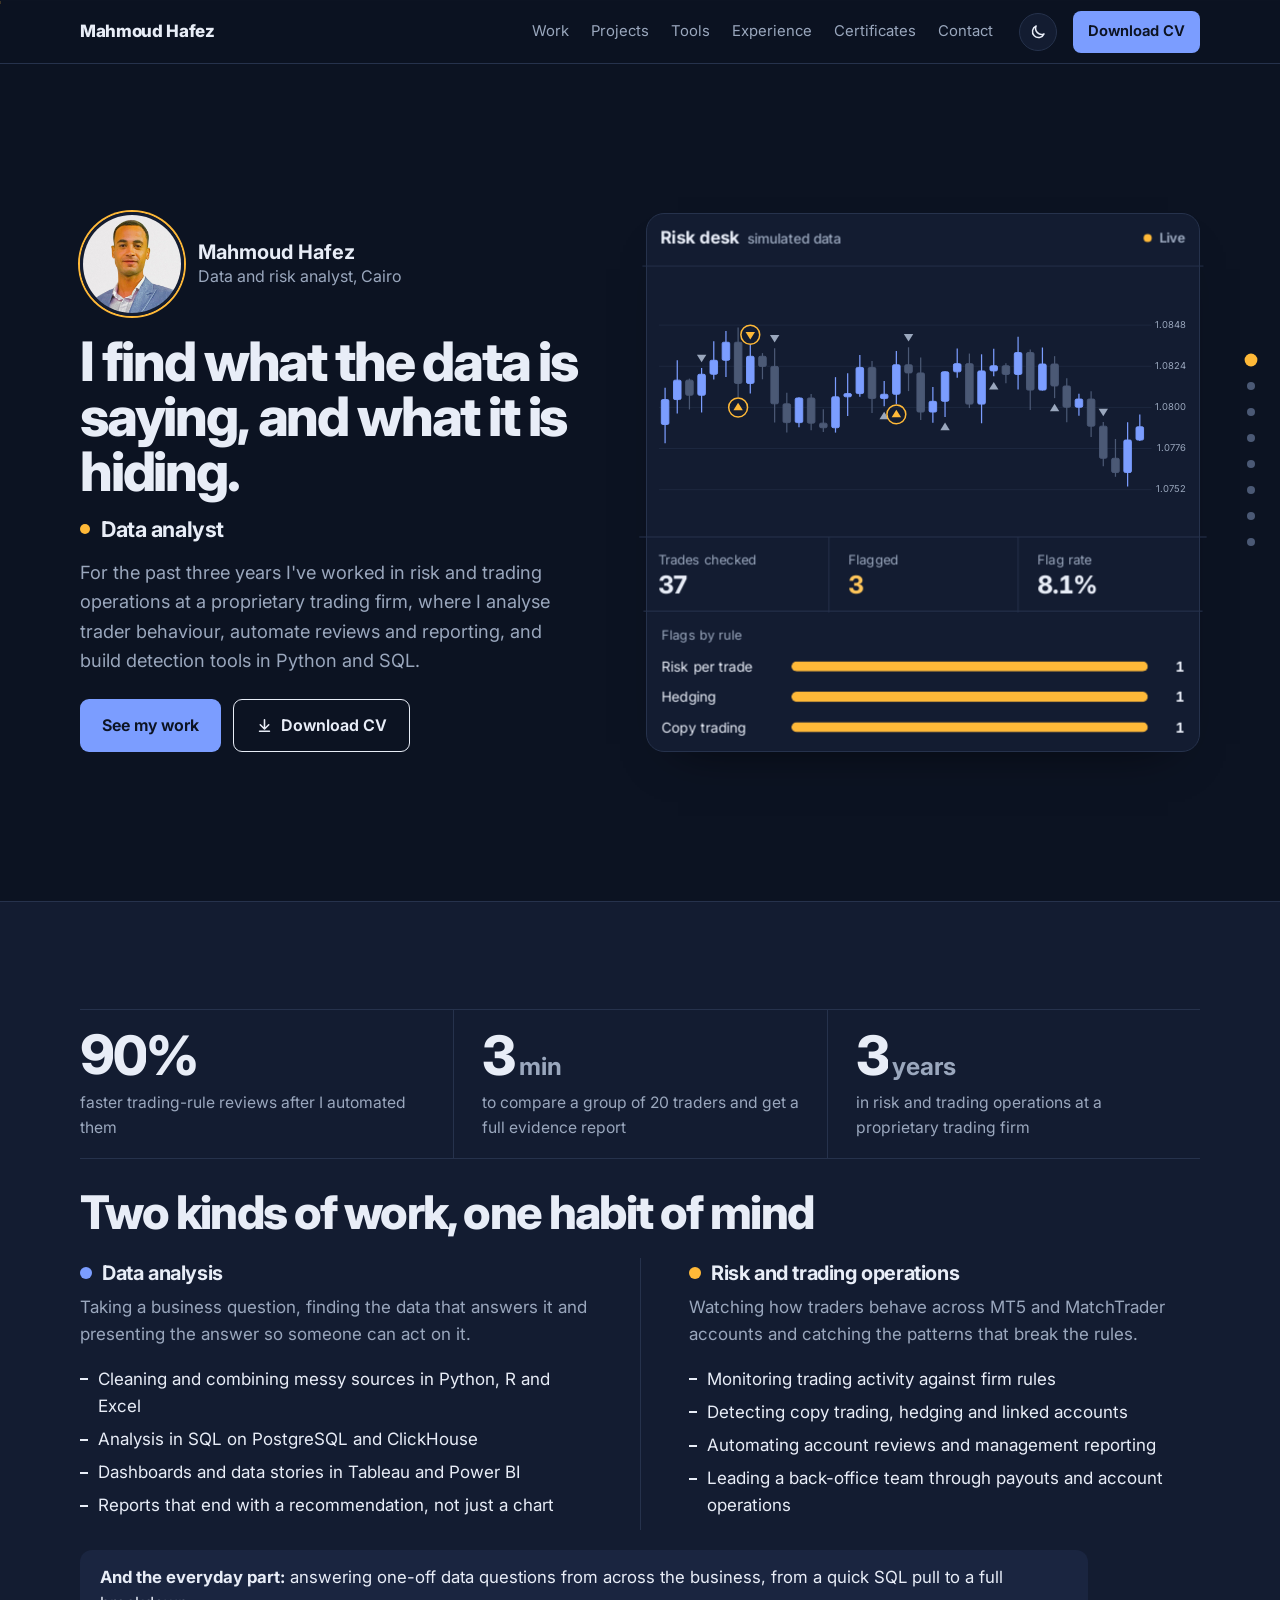
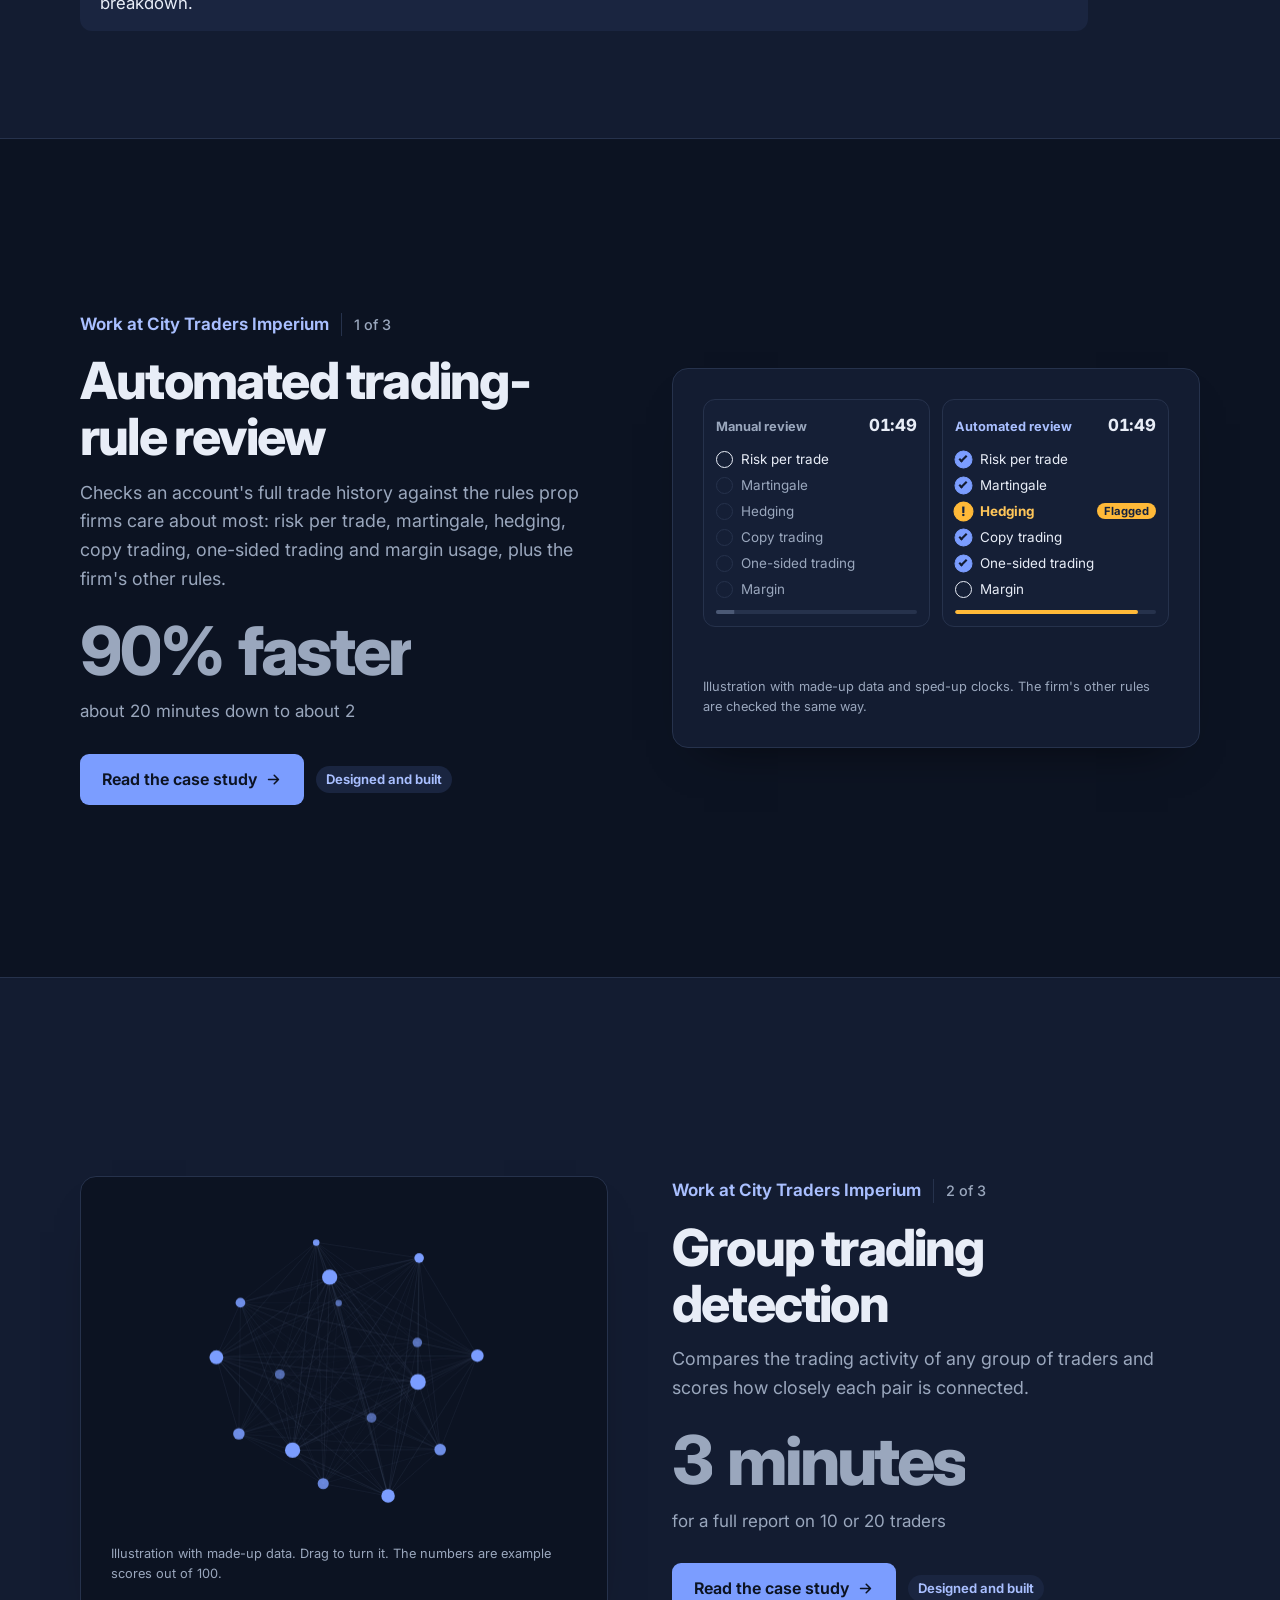
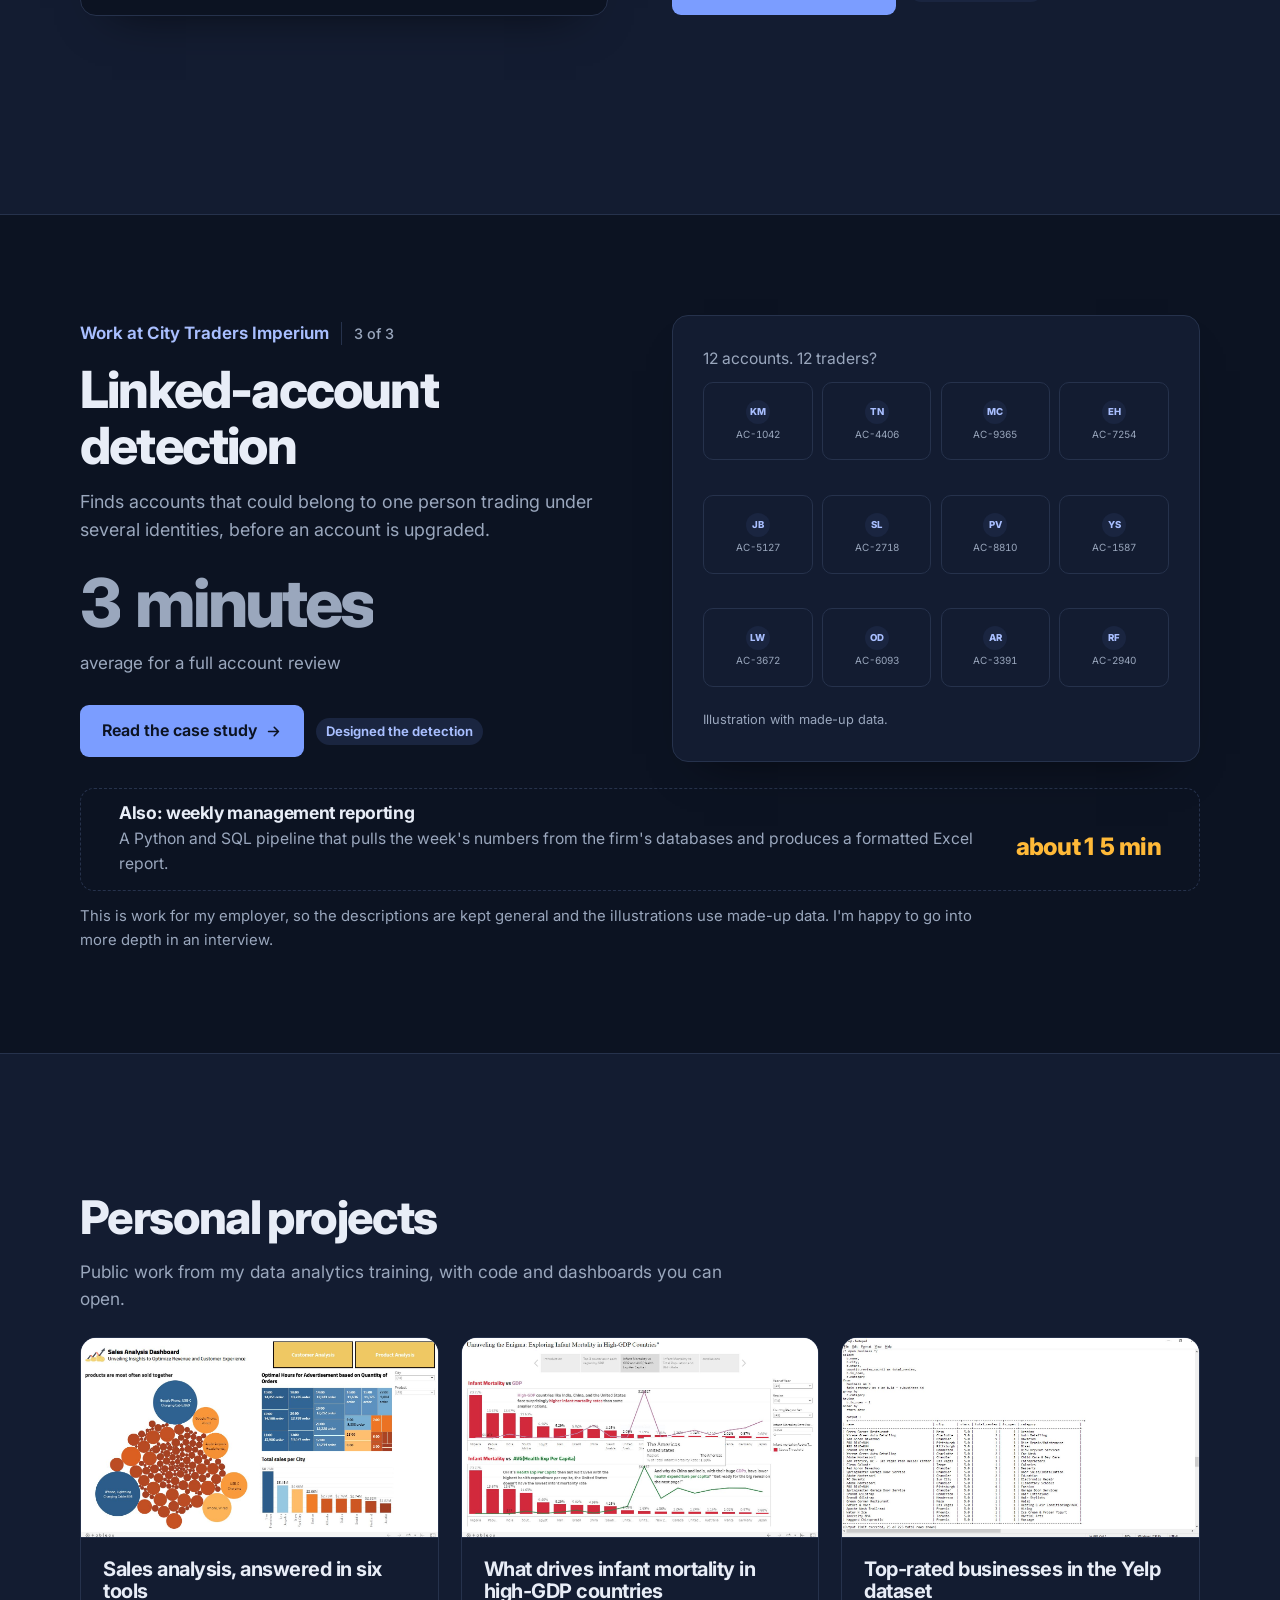
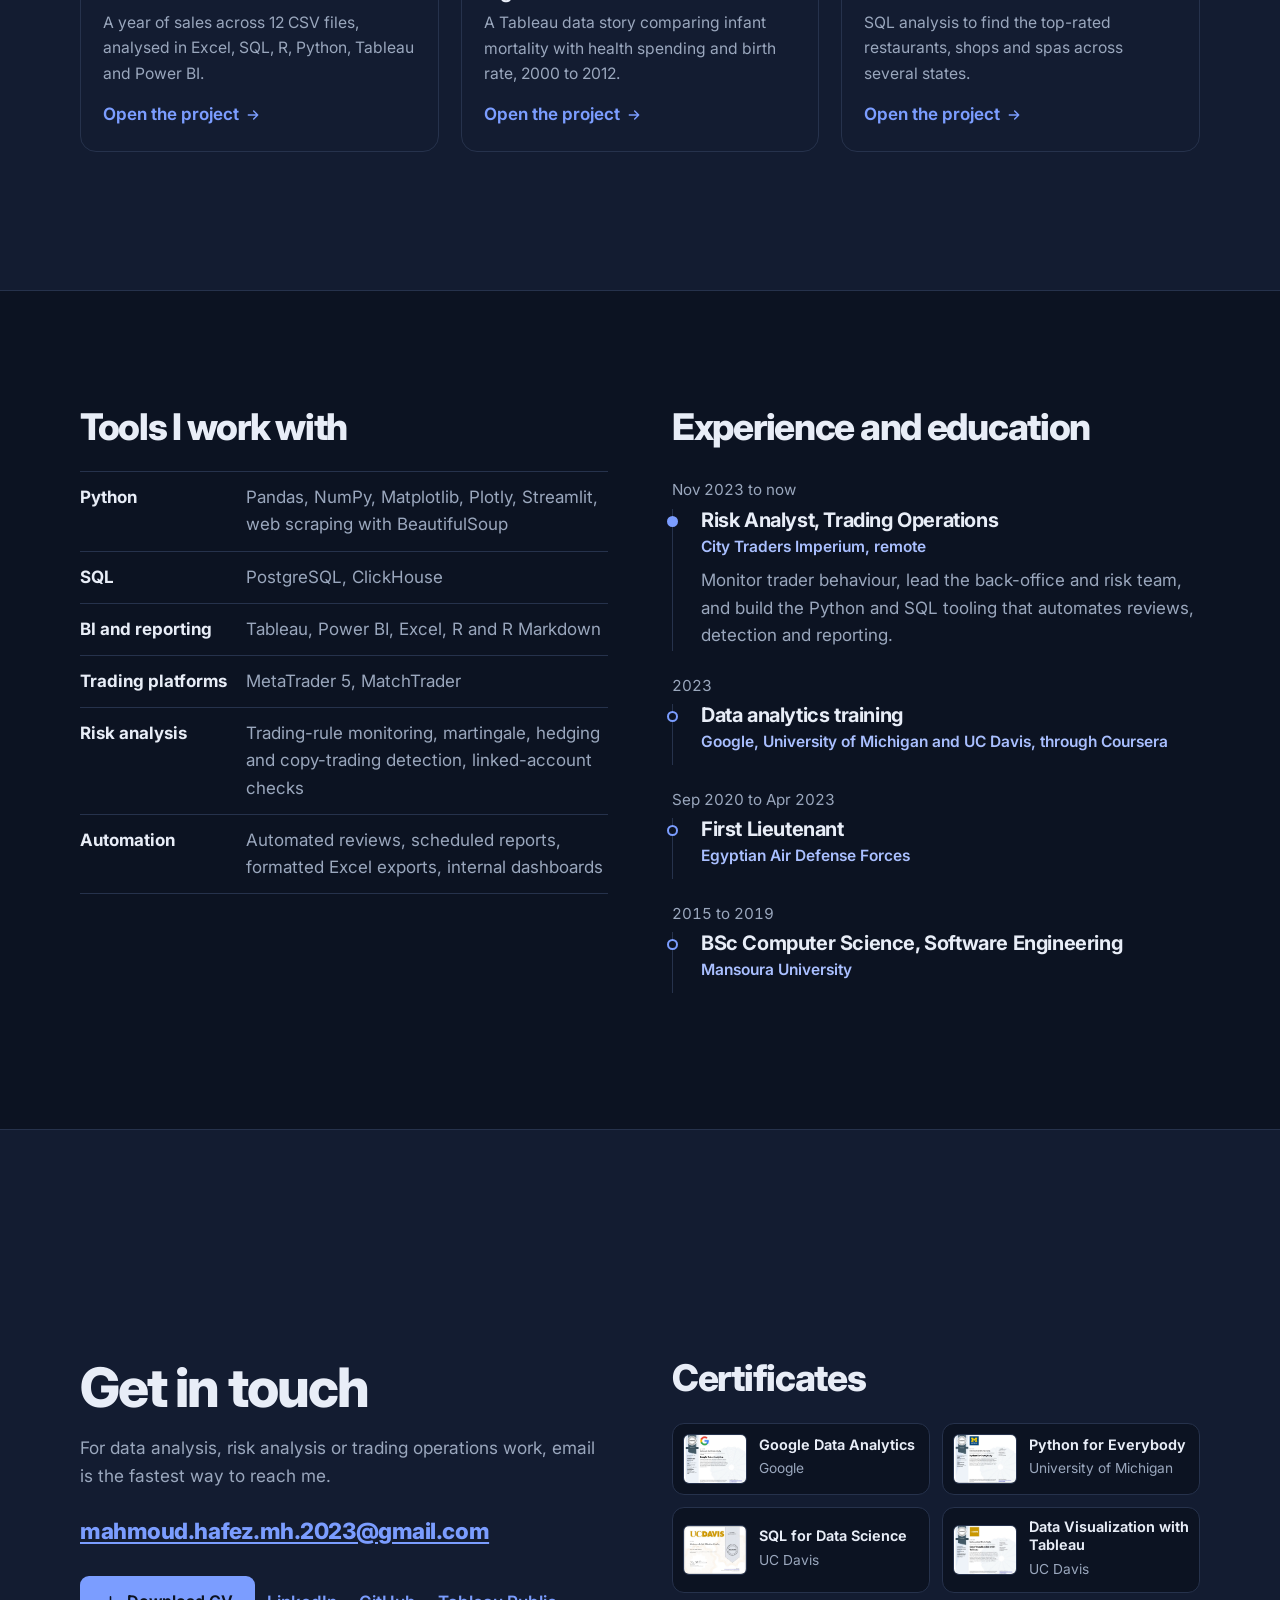
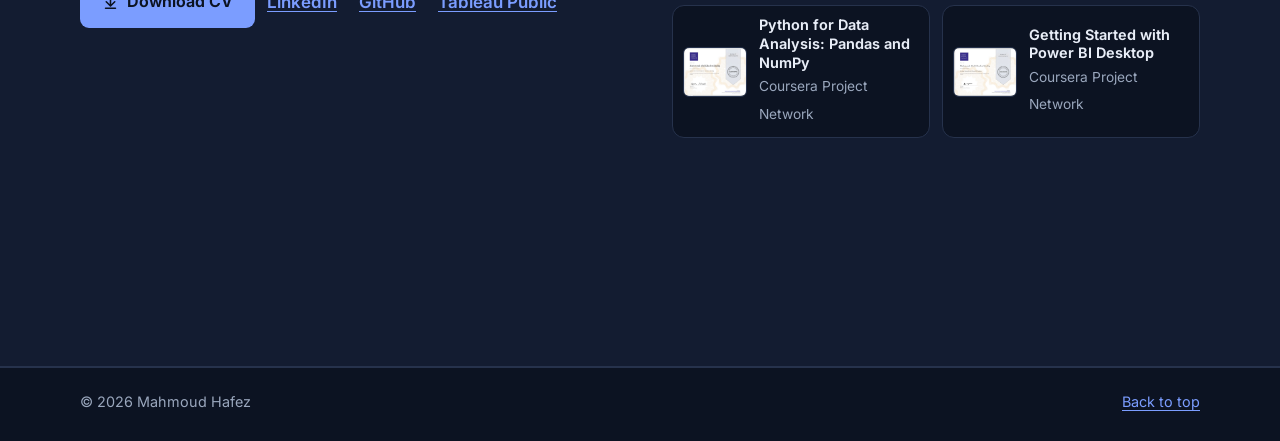
==== commit 0de50f13: "Open in dark mode by default; the theme switch still remembers a visitor's choice Co-Authored-By: Cl" ====
--- a/docs/index.html
+++ b/docs/index.html
@@ -15,7 +15,7 @@
       d.classList.add('js');
       var t = null;
       try { t = localStorage.getItem('theme'); } catch (e) {}
-      if (!t) t = window.matchMedia('(prefers-color-scheme: dark)').matches ? 'dark' : 'light';
+      if (t !== 'light' && t !== 'dark') t = 'dark';
       d.dataset.theme = t;
     })();
   </script>
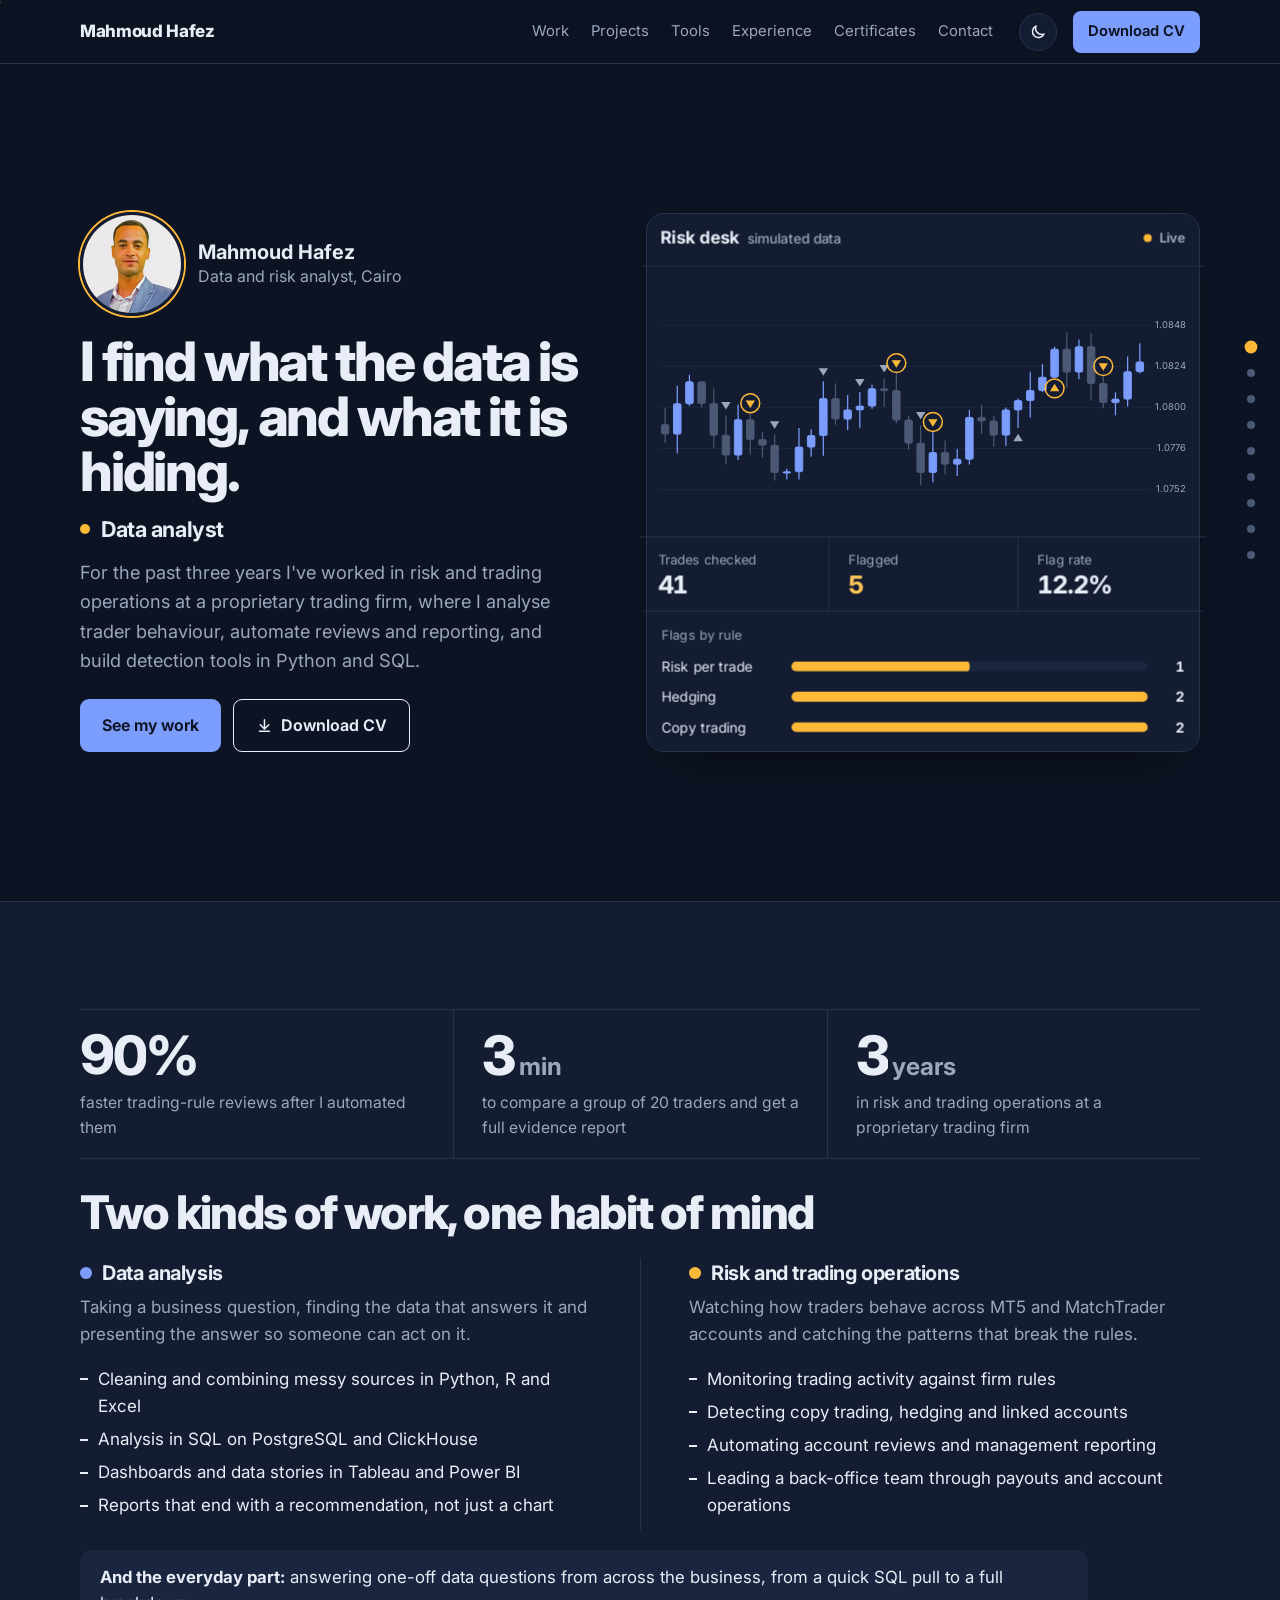
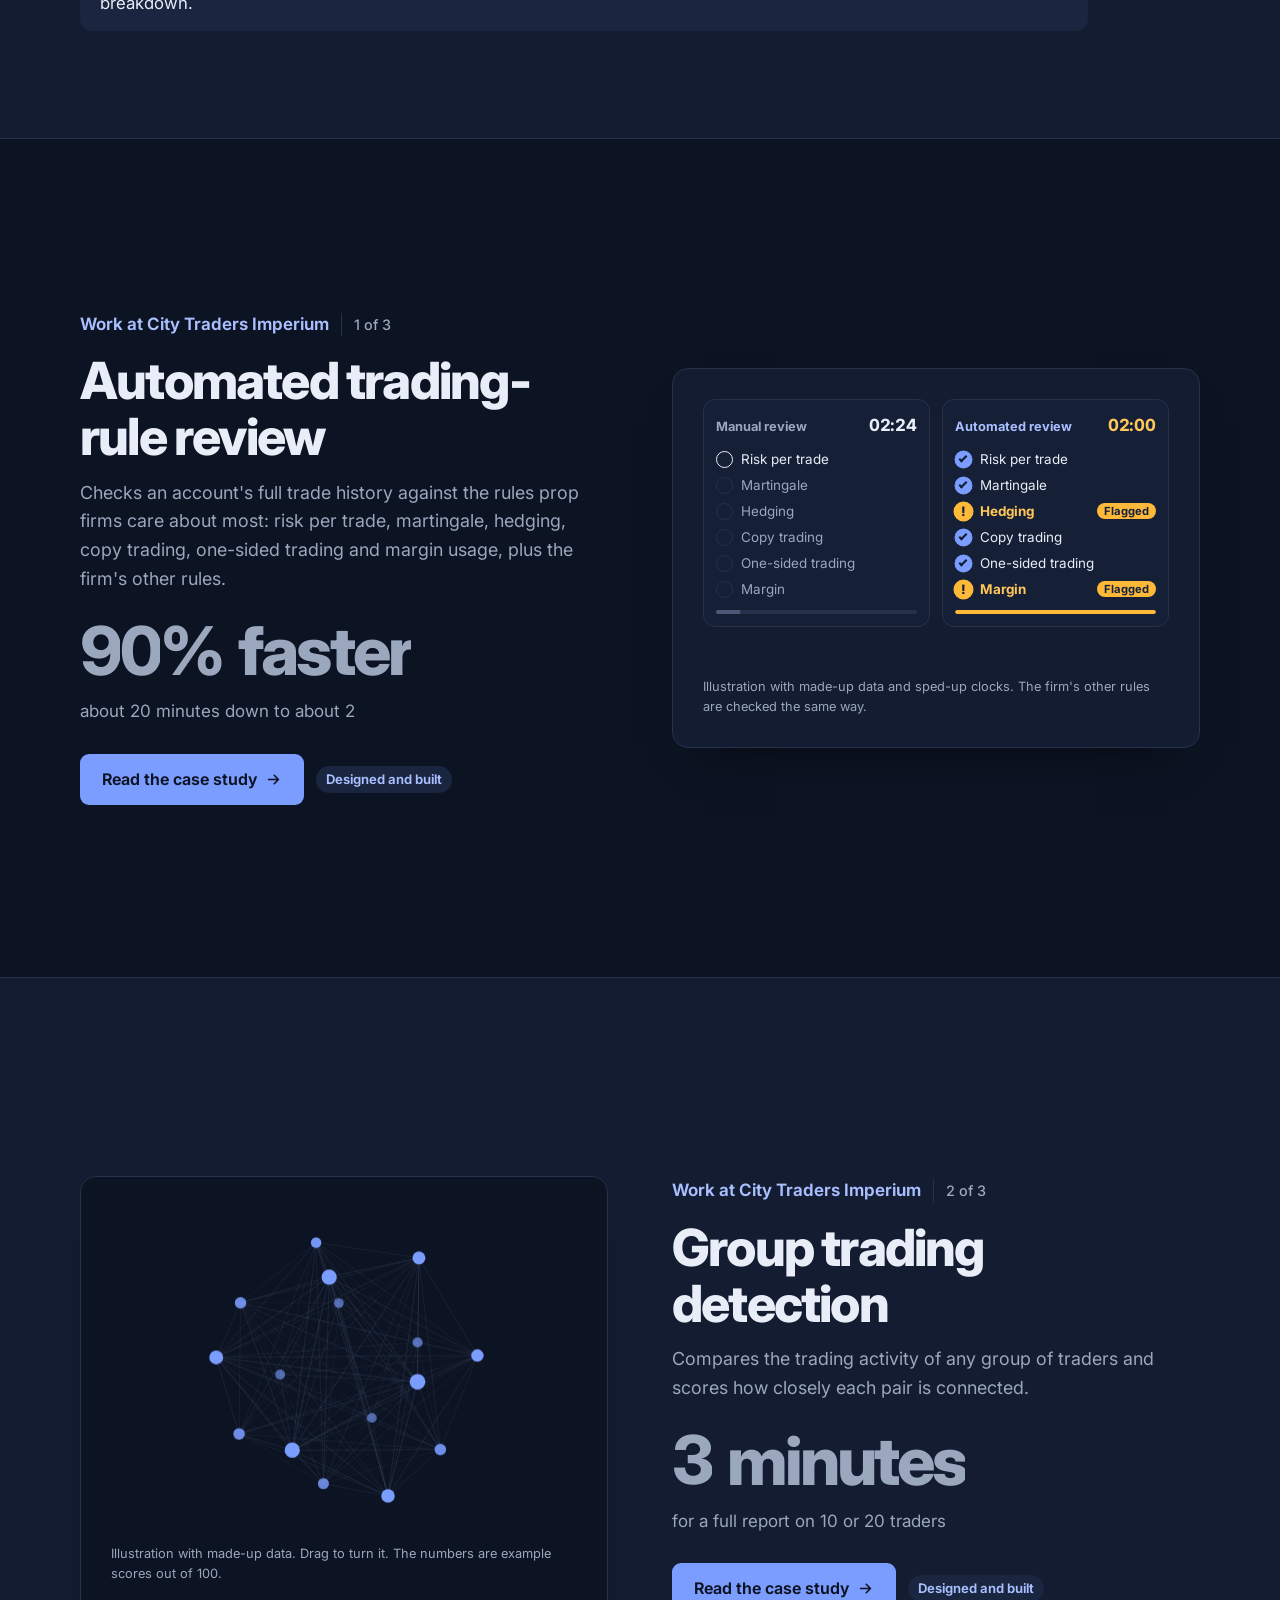
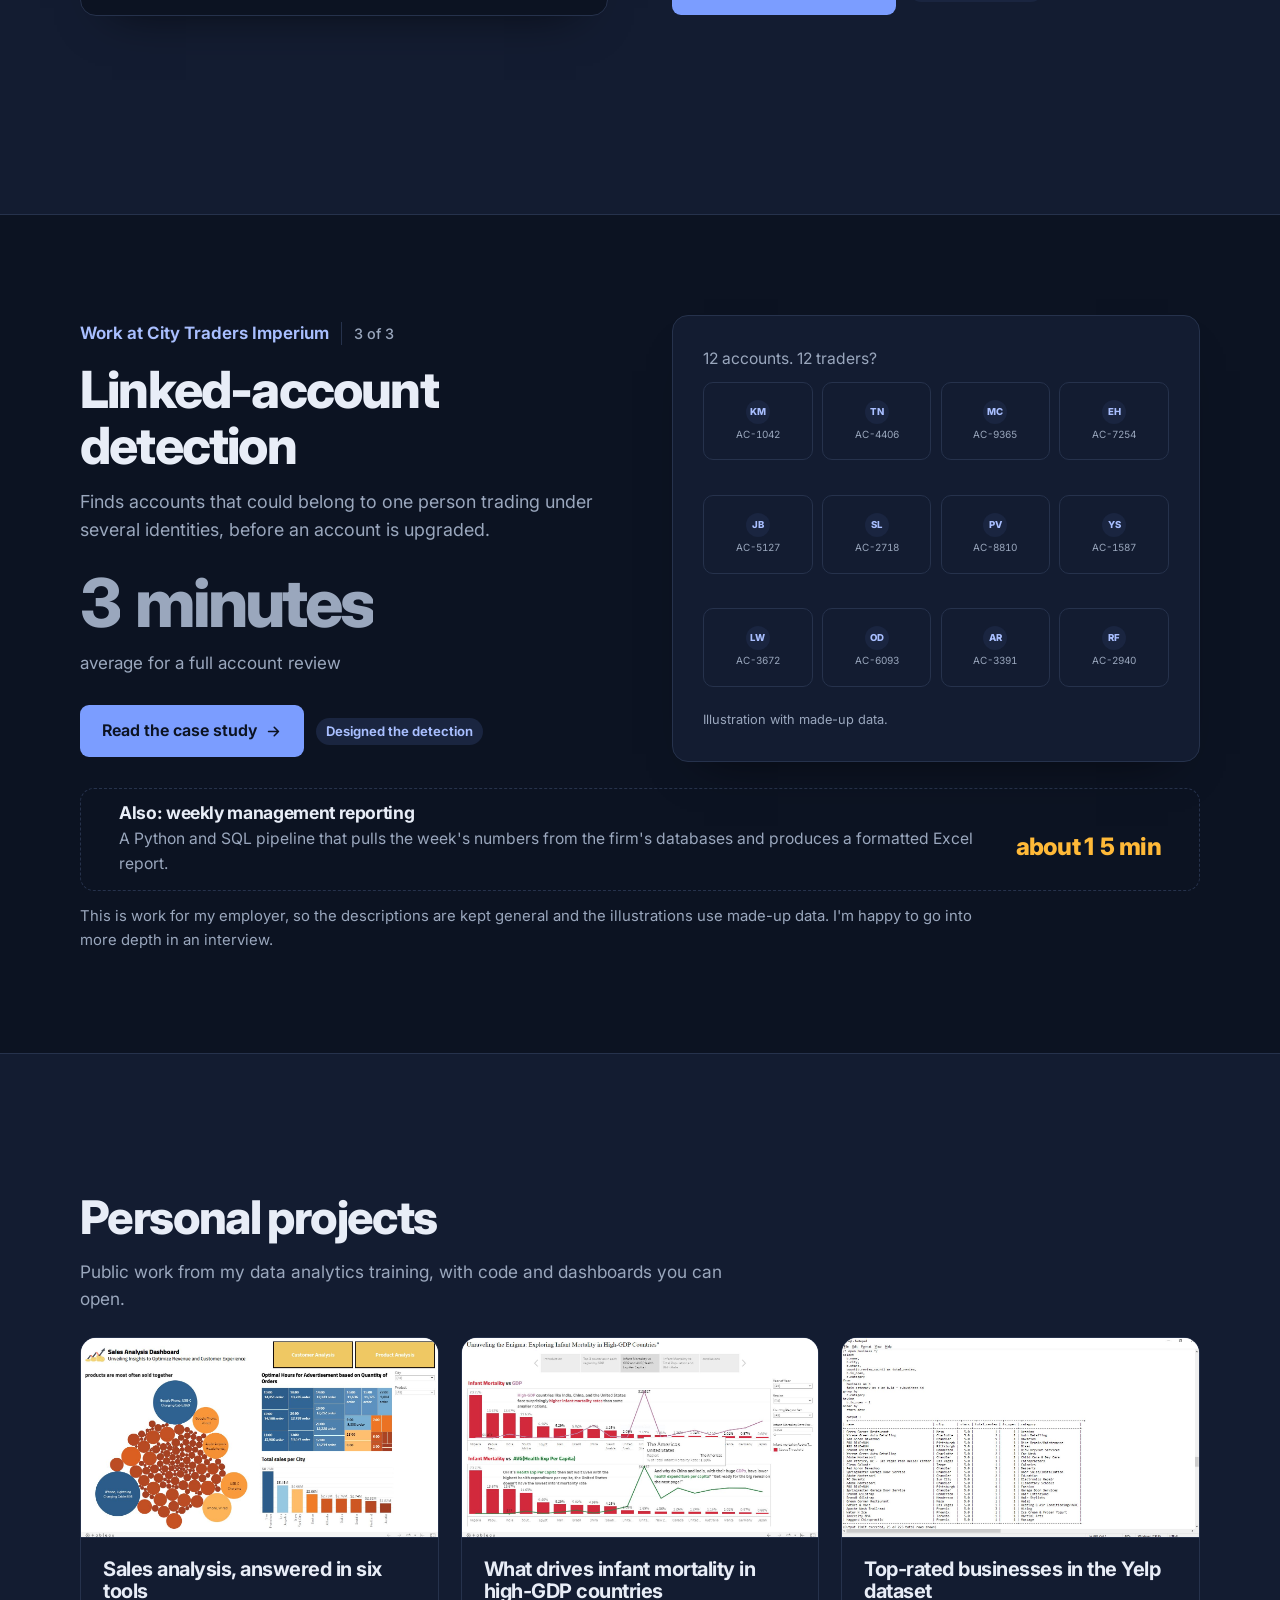
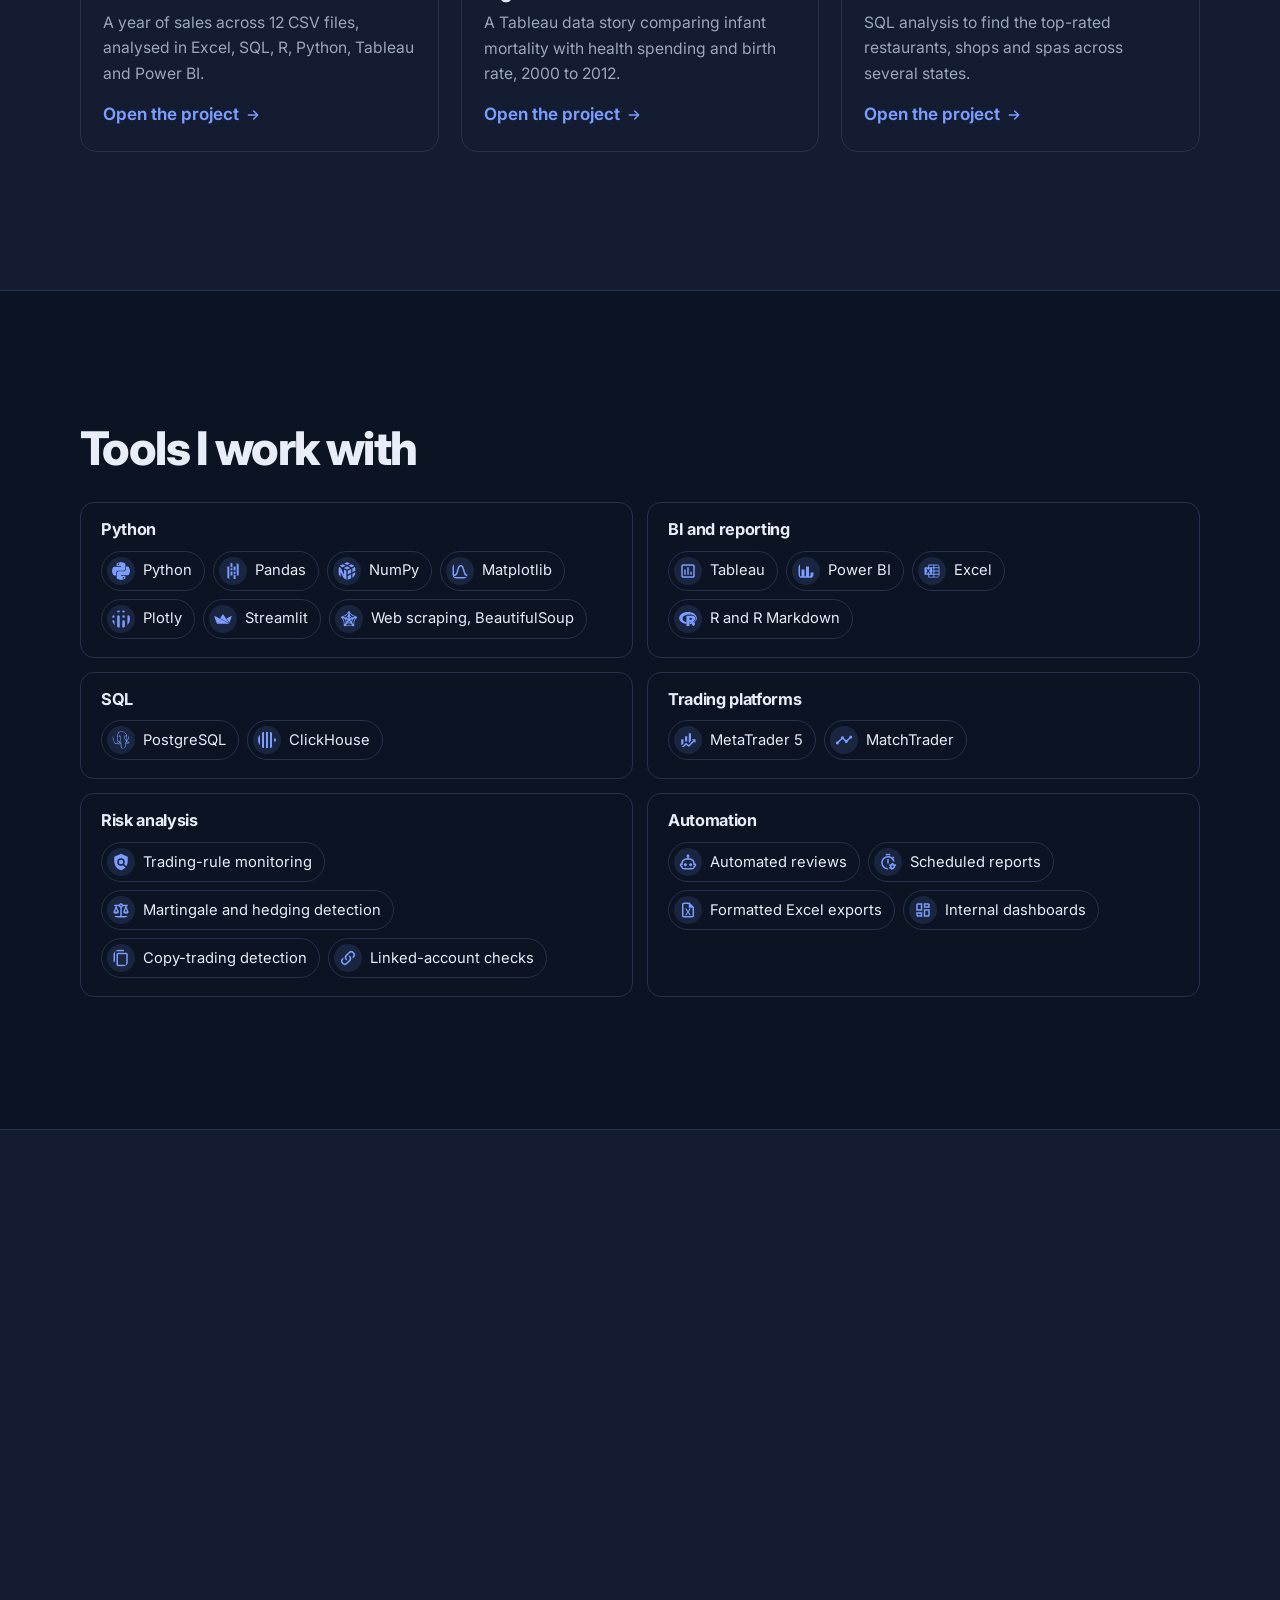
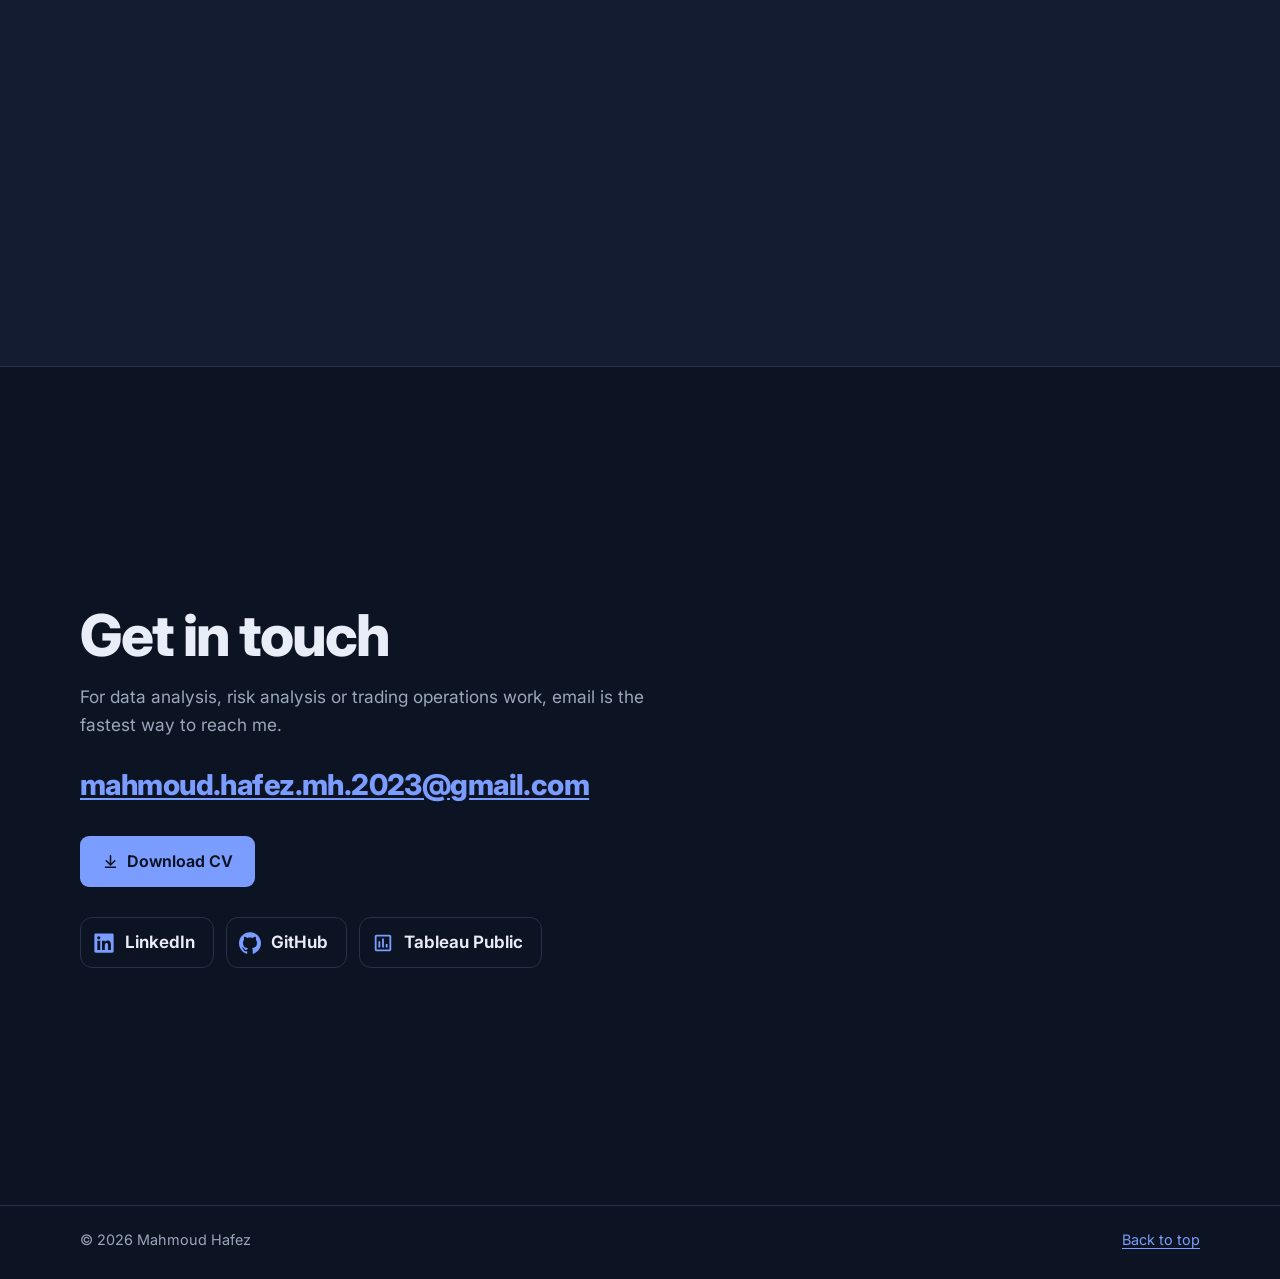
==== commit 71204bde: "Tools on their own page with icons; experience and certificates together; contact alone with profile" ====
--- a/docs/index.html
+++ b/docs/index.html
@@ -245,26 +245,76 @@
       </div>
     </section>
 
-    <section class="screen" id="tools" data-label="Tools and experience">
+    <section class="screen" id="tools" data-label="Tools">
+      <div class="shell">
+        <h2 data-reveal>Tools I work with</h2>
+        <div class="toolgrid">
+            <div class="toolset" data-reveal style="--d:.1s">
+              <h3>Python</h3>
+              <ul>
+                <li><svg viewBox="0 0 24 24" fill="currentColor" aria-hidden="true"><path d="m14.25.18.9.2.73.26.59.3.45.32.34.34.25.34.16.33.1.3.04.26.02.2-.01.13V8.5l-.05.63-.13.55-.21.46-.26.38-.3.31-.33.25-.35.19-.35.14-.33.1-.3.07-.26.04-.21.02H8.77l-.69.05-.59.14-.5.22-.41.27-.33.32-.27.35-.2.36-.15.37-.1.35-.07.32-.04.27-.02.21v3.06H3.17l-.21-.03-.28-.07-.32-.12-.35-.18-.36-.26-.36-.36-.35-.46-.32-.59-.28-.73-.21-.88-.14-1.05-.05-1.23.06-1.22.16-1.04.24-.87.32-.71.36-.57.4-.44.42-.33.42-.24.4-.16.36-.1.32-.05.24-.01h.16l.06.01h8.16v-.83H6.18l-.01-2.75-.02-.37.05-.34.11-.31.17-.28.25-.26.31-.23.38-.2.44-.18.51-.15.58-.12.64-.1.71-.06.77-.04.84-.02 1.27.05zm-6.3 1.98-.23.33-.08.41.08.41.23.34.33.22.41.09.41-.09.33-.22.23-.34.08-.41-.08-.41-.23-.33-.33-.22-.41-.09-.41.09zm13.09 3.95.28.06.32.12.35.18.36.27.36.35.35.47.32.59.28.73.21.88.14 1.04.05 1.23-.06 1.23-.16 1.04-.24.86-.32.71-.36.57-.4.45-.42.33-.42.24-.4.16-.36.09-.32.05-.24.02-.16-.01h-8.22v.82h5.84l.01 2.76.02.36-.05.34-.11.31-.17.29-.25.25-.31.24-.38.2-.44.17-.51.15-.58.13-.64.09-.71.07-.77.04-.84.01-1.27-.04-1.07-.14-.9-.2-.73-.25-.59-.3-.45-.33-.34-.34-.25-.34-.16-.33-.1-.3-.04-.25-.02-.2.01-.13v-5.34l.05-.64.13-.54.21-.46.26-.38.3-.32.33-.24.35-.2.35-.14.33-.1.3-.06.26-.04.21-.02.13-.01h5.84l.69-.05.59-.14.5-.21.41-.28.33-.32.27-.35.2-.36.15-.36.1-.35.07-.32.04-.28.02-.21V6.07h2.09l.14.01zm-6.47 14.25-.23.33-.08.41.08.41.23.33.33.23.41.08.41-.08.33-.23.23-.33.08-.41-.08-.41-.23-.33-.33-.23-.41-.08-.41.08z"/></svg><span>Python</span></li>
+                <li><svg viewBox="0 0 24 24" fill="currentColor" aria-hidden="true"><path d="M16.922 0h2.623v18.104h-2.623zm-4.126 12.94h2.623v2.57h-2.623zm0-7.037h2.623v5.446h-2.623zm0 11.197h2.623v5.446h-2.623zM4.456 5.896h2.622V24H4.455zm4.213 2.559h2.623v2.57H8.67zm0 4.151h2.623v5.447H8.67zm0-11.187h2.623v5.446H8.67Z"/></svg><span>Pandas</span></li>
+                <li><svg viewBox="0 0 24 24" fill="currentColor" aria-hidden="true"><path d="m10.315 4.876-4.01-2.024-4.401 2.196 4.118 2.068zm1.838.928 4.205 2.122-4.363 2.19L7.87 8.046zm5.615-2.922 4.32 2.166-3.863 1.94-4.213-2.125zM15.91 1.95 12.021 0 8.174 1.92l4.007 2.02zm-3.04 16.744V24l4.711-2.35-.005-5.31zm4.704-4.206-.005-5.253-4.699 2.336v5.254zm5.655-.984v5.327l-4.018 2.005-.002-5.303zm0-1.863v-5.22l-4.025 2.001.003 5.264zm-12.022-.07L8.033 9.976v6.895s-3.88-8.257-4.24-8.998c-.046-.096-.237-.201-.285-.227A358 358 0 0 0 .773 6.25V18.43l2.82 1.508V13.57s3.84 7.378 3.878 7.458c.04.08.425.858.837 1.132.548.363 2.899 1.776 2.899 1.776z"/></svg><span>NumPy</span></li>
+                <li><svg viewBox="0 0 24 24" fill="currentColor" aria-hidden="true"><path d="M9.96 11.31C10.82 8.1 11.5 6 13 6s2.18 2.1 3.04 5.31C17 14.92 18.1 19 22 19v-2c-2.2 0-3-2.46-4.03-6.2C17.08 7.46 16.15 4 13 4s-4.08 3.46-4.97 6.8C7.03 14.54 6.2 17 4 17V2H2v20h20v-2H4v-1c3.9 0 5-4.08 5.96-7.69"/></svg><span>Matplotlib</span></li>
+                <li><svg viewBox="0 0 24 24" fill="currentColor" aria-hidden="true"><path d="M1.713.002A1.713 1.713 0 0 0 0 1.715a1.713 1.713 0 0 0 1.713 1.713 1.713 1.713 0 0 0 1.714-1.713A1.713 1.713 0 0 0 1.713.002m6.861 0a1.713 1.713 0 0 0-1.713 1.713 1.713 1.713 0 0 0 1.713 1.713 1.713 1.713 0 0 0 1.713-1.713A1.713 1.713 0 0 0 8.574.002m6.857 0a1.713 1.713 0 0 0-1.714 1.713 1.713 1.713 0 0 0 1.714 1.713 1.713 1.713 0 0 0 1.713-1.713A1.713 1.713 0 0 0 15.431.002m6.856 0a1.713 1.713 0 0 0-1.713 1.713 1.713 1.713 0 0 0 1.713 1.713A1.713 1.713 0 0 0 24 1.715 1.713 1.713 0 0 0 22.287.002M1.713 6.859A1.713 1.713 0 0 0 0 8.572a1.713 1.713 0 0 0 1.713 1.713 1.713 1.713 0 0 0 1.714-1.713A1.713 1.713 0 0 0 1.713 6.86Zm6.861 0a1.71 1.71 0 0 0-1.713 1.713v13.713c0 .947.765 1.713 1.713 1.713s1.713-.766 1.713-1.713V8.572a1.71 1.71 0 0 0-1.713-1.713m6.857 0a1.713 1.713 0 0 0-1.714 1.713 1.713 1.713 0 0 0 1.714 1.713 1.713 1.713 0 0 0 1.713-1.713 1.713 1.713 0 0 0-1.713-1.713m6.856 0c-.947 0-1.713.765-1.713 1.713v13.713c0 .947.766 1.713 1.713 1.713S24 23.232 24 22.285V8.572a1.71 1.71 0 0 0-1.713-1.713M1.713 13.715C.766 13.715 0 14.48 0 15.428v6.857c0 .947.766 1.713 1.713 1.713s1.714-.766 1.714-1.713v-6.857c0-.948-.766-1.713-1.714-1.713m13.718 0c-.948 0-1.714.765-1.714 1.713v6.857c0 .947.766 1.713 1.714 1.713.947 0 1.713-.766 1.713-1.713v-6.857c0-.948-.766-1.713-1.713-1.713"/></svg><span>Plotly</span></li>
+                <li><svg viewBox="0 0 24 24" fill="currentColor" aria-hidden="true"><path d="m16.673 11.32 6.862-3.618c.233-.136.554.12.442.387L20.463 17.1zm-8.556-.229 3.473-5.187c.203-.328.578-.316.793-.028l7.886 11.75zm-3.375 7.25c-.28 0-.835-.284-.993-.716l-3.72-9.46c-.118-.331.139-.614.48-.464l19.474 10.306c-.149.147-.453.337-.72.334z"/></svg><span>Streamlit</span></li>
+                <li><svg viewBox="0 0 24 24" fill="currentColor" aria-hidden="true"><path d="m13.62 13.28 1.64 2.26c.03-.54.12-1.07.3-1.61.18-.56.44-1.07.74-1.52zM17.77 19c-.02-1.32.18-2.73.64-4.15.47-1.43 1.15-2.71 1.95-3.76l-2.04.66c-.78.51-1.45 1.39-1.82 2.48-.33 1.06-.32 2.13 0 2.99zm1.48 2q-.75.69-1.62 1.2l-.32-.44C15.9 21 14.04 20.5 12 20.5s-3.9.5-5.31 1.26l-.32.44q-.87-.51-1.62-1.2l.25-.31c.33-1.61.22-3.57-.42-5.55-.64-1.95-1.68-3.58-2.87-4.68l-.44-.14c.15-.66.36-1.32.62-1.91l.4.13c1.63-.17 3.45-.89 5.14-2.11 1.66-1.21 2.89-2.7 3.57-4.17v-.47l1-.04 1 .04v.42c.67 1.5 1.91 3.02 3.6 4.24 1.66 1.21 3.46 1.92 5.07 2.11l.44-.15c.26.59.47 1.25.62 1.91l-.5.18c-1.19 1.08-2.23 2.71-2.86 4.66-.63 1.93-.75 3.84-.45 5.41zM11 11.37V8.5c-.34.42-.74.82-1.22 1.17-.49.33-1.01.62-1.53.83zm0-7.15c-.75 1.09-1.76 2.13-3 3.02-1.22.9-2.54 1.54-3.82 1.92l1.97.64c.96.08 2.07-.24 3.04-.94.94-.68 1.57-1.59 1.81-2.5zm2 7.15 2.74-.87c-.51-.2-1.02-.47-1.49-.81-.49-.36-.91-.77-1.25-1.19zm6.8-2.21c-1.27-.38-2.57-1.01-3.8-1.9-1.23-.9-2.24-1.95-3-3.06v2.07c.22.94.86 1.9 1.84 2.61.93.68 1.99.99 2.93.94zm-9.42 4.12-2.74-.89c.31.45.56.96.74 1.52.19.59.28 1.15.3 1.71zm-6.8-2.21c.8 1.05 1.48 2.33 1.95 3.76.47 1.46.67 2.91.64 4.25l1.21-1.67c.38-.91.42-2.05.05-3.19-.36-1.1-1.03-1.98-1.82-2.49zM12 14.45l-1.65 2.27a6.3 6.3 0 0 1 3.3 0zm-4.16 5.73c1.24-.43 2.66-.68 4.16-.68s2.92.25 4.16.68l-1.28-1.76c-.72-.57-1.75-.92-2.88-.92s-2.16.35-2.88.92z"/></svg><span>Web scraping, BeautifulSoup</span></li>
+              </ul>
+            </div>
+            <div class="toolset" data-reveal style="--d:.2s">
+              <h3>BI and reporting</h3>
+              <ul>
+                <li><svg viewBox="0 0 24 24" fill="currentColor" aria-hidden="true"><path d="M9 17H7v-7h2zm4 0h-2V7h2zm4 0h-2v-4h2zm2 2H5V5h14v14.1M19 3H5c-1.1 0-2 .9-2 2v14c0 1.1.9 2 2 2h14c1.1 0 2-.9 2-2V5c0-1.1-.9-2-2-2"/></svg><span>Tableau</span></li>
+                <li><svg viewBox="0 0 24 24" fill="currentColor" aria-hidden="true"><path d="M22 21H2V3h2v16h2v-9h4v9h2V6h4v13h2v-5h4z"/></svg><span>Power BI</span></li>
+                <li><svg viewBox="0 0 24 24" fill="currentColor" aria-hidden="true"><path d="M21.17 3.25q.33 0 .59.25.24.24.24.58v15.84q0 .34-.24.58-.26.25-.59.25H7.83q-.33 0-.59-.25-.24-.24-.24-.58V17H2.83q-.33 0-.59-.24Q2 16.5 2 16.17V7.83q0-.33.24-.59Q2.5 7 2.83 7H7V4.08q0-.34.24-.58.26-.25.59-.25M7 13.06l1.18 2.22h1.79L8 12.06l1.93-3.17H8.22L7.13 10.9l-.04.06-.03.07q-.26-.53-.56-1.07-.25-.53-.53-1.07H4.16l1.89 3.19L4 15.28h1.78m8.1 4.22V17H8.25v2.5m5.63-3.75v-3.12H12v3.12m1.88-4.37V8.25H12v3.13M13.88 7V4.5H8.25V7m12.5 12.5V17h-5.62v2.5m5.62-3.75v-3.12h-5.62v3.12m5.62-4.37V8.25h-5.62v3.13M20.75 7V4.5h-5.62V7Z"/></svg><span>Excel</span></li>
+                <li><svg viewBox="0 0 24 24" fill="currentColor" aria-hidden="true"><path d="M12 2.746c-6.627 0-12 3.599-12 8.037 0 3.897 4.144 7.144 9.64 7.88V16.26c-2.924-.915-4.925-2.755-4.925-4.877 0-3.035 4.084-5.494 9.12-5.494 5.038 0 8.757 1.683 8.757 5.494 0 1.976-.999 3.379-2.662 4.272.09.066.174.128.258.216.169.149.25.363.372.544 2.128-1.45 3.44-3.437 3.44-5.631 0-4.44-5.373-8.038-12-8.038m-2.111 4.99v13.516l4.093-.002-.002-5.291h1.1c.225 0 .321.066.549.25.272.22.715.982.715.982l2.164 4.063 4.627-.002-2.864-4.826s-.086-.193-.265-.383a2.2 2.2 0 0 0-.582-.416c-.422-.214-1.149-.434-1.149-.434s3.578-.264 3.578-3.826-3.744-3.63-3.744-3.63zm4.127 2.93 2.478.002s1.149-.062 1.149 1.127c0 1.165-1.149 1.17-1.149 1.17h-2.478zm1.754 6.119c-.494.049-1.012.079-1.54.088v1.807a17 17 0 0 0 2.37-.473l-.471-.891s-.108-.183-.248-.394c-.039-.054-.08-.098-.111-.137"/></svg><span>R and R Markdown</span></li>
+              </ul>
+            </div>
+            <div class="toolset" data-reveal style="--d:.3s">
+              <h3>SQL</h3>
+              <ul>
+                <li><svg viewBox="0 0 24 24" fill="currentColor" aria-hidden="true"><path d="M23.56 14.723a.5.5 0 0 0-.057-.12q-.21-.395-1.007-.231c-1.654.34-2.294.13-2.526-.02 1.342-2.048 2.445-4.522 3.041-6.83.272-1.05.798-3.523.122-4.73a1.6 1.6 0 0 0-.15-.236C21.693.91 19.8.025 17.51.001c-1.495-.016-2.77.346-3.116.479a10 10 0 0 0-.516-.082 8 8 0 0 0-1.312-.127c-1.182-.019-2.203.264-3.05.84C8.66.79 4.729-.534 2.296 1.19.935 2.153.309 3.873.43 6.304c.041.818.507 3.334 1.243 5.744q.69 2.26 1.433 3.582.83 1.493 1.714 1.79c.448.148 1.133.143 1.858-.729a56 56 0 0 1 1.945-2.206c.435.235.906.362 1.39.377v.004a11 11 0 0 0-.247.305c-.339.43-.41.52-1.5.745-.31.064-1.134.233-1.146.811a.6.6 0 0 0 .091.327c.227.423.922.61 1.015.633 1.335.333 2.505.092 3.372-.679-.017 2.231.077 4.418.345 5.088.221.553.762 1.904 2.47 1.904q.375.001.829-.094c1.782-.382 2.556-1.17 2.855-2.906.15-.87.402-2.875.539-4.101.017-.07.036-.12.057-.136 0 0 .07-.048.427.03l.044.007.254.022.015.001c.847.039 1.911-.142 2.531-.43.644-.3 1.806-1.033 1.595-1.67M2.37 11.876c-.744-2.435-1.178-4.885-1.212-5.571-.109-2.172.417-3.683 1.562-4.493 1.837-1.299 4.84-.54 6.108-.13l-.01.01C6.795 3.734 6.843 7.226 6.85 7.44c0 .082.006.199.016.36.034.586.1 1.68-.074 2.918-.16 1.15.194 2.276.973 3.089q.12.126.252.237c-.347.371-1.1 1.193-1.903 2.158-.568.682-.96.551-1.088.508-.392-.13-.813-.587-1.239-1.322-.48-.839-.963-2.032-1.415-3.512m6.007 5.088a1.6 1.6 0 0 1-.432-.178c.089-.039.237-.09.483-.14 1.284-.265 1.482-.451 1.915-1 .099-.127.211-.27.367-.443a.4.4 0 0 0 .074-.13c.17-.151.272-.11.436-.042.156.065.308.26.37.475.03.102.062.295-.045.445-.904 1.266-2.222 1.25-3.168 1.013m2.094-3.988-.052.14c-.133.357-.257.689-.334 1.004-.667-.002-1.317-.288-1.81-.803-.628-.655-.913-1.566-.783-2.5.183-1.308.116-2.447.08-3.059l-.013-.22c.296-.262 1.666-.996 2.643-.772.446.102.718.406.83.928.585 2.704.078 3.83-.33 4.736a9 9 0 0 0-.23.546m7.364 4.572q-.024.266-.062.596l-.146.438a.4.4 0 0 0-.018.108c-.006.475-.054.649-.115.87-.064.229-.135.488-.18 1.057-.11 1.414-.878 2.227-2.417 2.556-1.515.325-1.784-.496-2.02-1.221a7 7 0 0 0-.078-.227c-.215-.586-.19-1.412-.157-2.555.016-.561-.025-1.901-.33-2.646q.006-.44.019-.892a.4.4 0 0 0-.016-.113 2 2 0 0 0-.044-.208c-.122-.428-.42-.786-.78-.935-.142-.059-.403-.167-.717-.087.067-.276.183-.587.309-.925l.053-.142c.06-.16.134-.325.213-.5.426-.948 1.01-2.246.376-5.178-.237-1.098-1.03-1.634-2.232-1.51-.72.075-1.38.366-1.709.532a6 6 0 0 0-.196.104c.092-1.106.439-3.174 1.736-4.482a4 4 0 0 1 .303-.276.35.35 0 0 0 .145-.064c.752-.57 1.695-.85 2.802-.833q.616.01 1.174.081c1.94.355 3.244 1.447 4.036 2.383.814.962 1.255 1.931 1.431 2.454-1.323-.134-2.223.127-2.68.78-.992 1.418.544 4.172 1.282 5.496.135.242.252.452.289.54.24.583.551.972.778 1.256.07.087.138.171.189.245-.4.116-1.12.383-1.055 1.717-.013.156-.043.447-.084.815-.046.208-.07.46-.1.766m.89-1.621c-.04-.832.27-.919.597-1.01l.135-.041a1 1 0 0 0 .134.103c.57.376 1.583.421 3.007.134-.202.177-.519.4-.953.601-.41.19-1.096.333-1.747.364-.72.034-1.086-.08-1.173-.151m.57-9.271c-.006.35-.054.669-.105 1.001-.055.358-.112.728-.127 1.177-.014.436.04.89.093 1.33.107.887.216 1.8-.207 2.701a4 4 0 0 1-.188-.385 8 8 0 0 0-.325-.617c-.616-1.104-2.057-3.69-1.32-4.744.38-.543 1.342-.566 2.179-.463m.228 7.013-.085-.107-.035-.044c.726-1.2.584-2.387.457-3.439-.052-.432-.1-.84-.088-1.222.013-.407.066-.755.118-1.092.064-.415.13-.844.111-1.35a.6.6 0 0 0 .012-.19c-.046-.486-.6-1.938-1.73-3.253a7.8 7.8 0 0 0-2.688-2.04A9.3 9.3 0 0 1 17.62.746c2.052.046 3.675.814 4.824 2.283a1 1 0 0 1 .067.1c.723 1.356-.276 6.275-2.987 10.54m-8.816-6.116c-.025.18-.31.423-.621.423a1 1 0 0 1-.081-.006.8.8 0 0 1-.506-.315c-.046-.06-.12-.178-.106-.285a.22.22 0 0 1 .093-.149c.118-.089.352-.122.61-.086.316.044.642.193.61.418m7.93-.411c.011.08-.049.2-.153.31a.72.72 0 0 1-.408.223 1 1 0 0 1-.075.005c-.293 0-.541-.234-.56-.371-.024-.177.264-.31.56-.352.298-.042.612.009.636.185"/></svg><span>PostgreSQL</span></li>
+                <li><svg viewBox="0 0 24 24" fill="currentColor" aria-hidden="true"><path d="M21.333 10H24v4h-2.667ZM16 1.335h2.667v21.33H16Zm-5.333 0h2.666v21.33h-2.666ZM0 22.665V1.335h2.667v21.33zm5.333-21.33H8v21.33H5.333Z"/></svg><span>ClickHouse</span></li>
+              </ul>
+            </div>
+            <div class="toolset" data-reveal style="--d:.4s">
+              <h3>Trading platforms</h3>
+              <ul>
+                <li><svg viewBox="0 0 24 24" fill="currentColor" aria-hidden="true"><path d="m6 16.5-3 2.94V11h3m5 3.66-1.57-1.34L8 14.64V7h3m5 6-3 3V3h3m2.81 9.81L17 11h5v5l-1.79-1.79L13 21.36l-3.47-3.02L5.75 22H3l6.47-6.34L13 18.64"/></svg><span>MetaTrader 5</span></li>
+                <li><svg viewBox="0 0 24 24" fill="currentColor" aria-hidden="true"><path d="m3 14 .5.07L8.07 9.5a1.95 1.95 0 0 1 .52-1.91c.78-.79 2.04-.79 2.82 0 .53.52.7 1.26.52 1.91l2.57 2.57.5-.07c.18 0 .35 0 .5.07l3.57-3.57C19 8.35 19 8.18 19 8a2 2 0 0 1 2-2 2 2 0 0 1 2 2 2 2 0 0 1-2 2c-.18 0-.35 0-.5-.07l-3.57 3.57c.07.15.07.32.07.5a2 2 0 0 1-2 2 2 2 0 0 1-2-2l.07-.5-2.57-2.57c-.32.07-.68.07-1 0L4.93 15.5 5 16a2 2 0 0 1-2 2 2 2 0 0 1-2-2 2 2 0 0 1 2-2"/></svg><span>MatchTrader</span></li>
+              </ul>
+            </div>
+            <div class="toolset" data-reveal style="--d:.5s">
+              <h3>Risk analysis</h3>
+              <ul>
+                <li><svg viewBox="0 0 24 24" fill="currentColor" aria-hidden="true"><path d="M12 9a3 3 0 0 1 3 3 3 3 0 0 1-3 3 3 3 0 0 1-3-3 3 3 0 0 1 3-3m5.86 10.31C16.23 21.22 14.28 22.45 12 23c-2.56-.61-4.7-2.07-6.42-4.37C3.86 16.34 3 13.8 3 11V5l9-4 9 4v6c0 2.39-.64 4.61-1.92 6.67l-2.91-2.91c.52-.79.83-1.76.83-2.76a5 5 0 0 0-5-5 5 5 0 0 0-5 5 5 5 0 0 0 5 5c1 0 1.97-.31 2.76-.83z"/></svg><span>Trading-rule monitoring</span></li>
+                <li><svg viewBox="0 0 24 24" fill="currentColor" aria-hidden="true"><path d="M12 3c-1.27 0-2.4.8-2.82 2H3v2h1.95L2 14c-.47 2 1 3 3.5 3s4.06-1 3.5-3L6.05 7h3.12c.33.85.98 1.5 1.83 1.83V20H2v2h20v-2h-9V8.82c.85-.32 1.5-.97 1.82-1.82h3.13L15 14c-.47 2 1 3 3.5 3s4.06-1 3.5-3l-2.95-7H21V5h-6.17C14.4 3.8 13.27 3 12 3m0 2a1 1 0 0 1 1 1 1 1 0 0 1-1 1 1 1 0 0 1-1-1 1 1 0 0 1 1-1m-6.5 5.25L7 14H4zm13 0L20 14h-3z"/></svg><span>Martingale and hedging detection</span></li>
+                <li><svg viewBox="0 0 24 24" fill="currentColor" aria-hidden="true"><path d="M19 21H8V7h11m0-2H8a2 2 0 0 0-2 2v14a2 2 0 0 0 2 2h11a2 2 0 0 0 2-2V7a2 2 0 0 0-2-2m-3-4H4a2 2 0 0 0-2 2v14h2V3h12z"/></svg><span>Copy-trading detection</span></li>
+                <li><svg viewBox="0 0 24 24" fill="currentColor" aria-hidden="true"><path d="M10.59 13.41c.41.39.41 1.03 0 1.42-.39.39-1.03.39-1.42 0a5.003 5.003 0 0 1 0-7.07l3.54-3.54a5.003 5.003 0 0 1 7.07 0 5.003 5.003 0 0 1 0 7.07l-1.49 1.49c.01-.82-.12-1.64-.4-2.42l.47-.48a2.98 2.98 0 0 0 0-4.24 2.98 2.98 0 0 0-4.24 0l-3.53 3.53a2.98 2.98 0 0 0 0 4.24m2.82-4.24c.39-.39 1.03-.39 1.42 0a5.003 5.003 0 0 1 0 7.07l-3.54 3.54a5.003 5.003 0 0 1-7.07 0 5.003 5.003 0 0 1 0-7.07l1.49-1.49c-.01.82.12 1.64.4 2.43l-.47.47a2.98 2.98 0 0 0 0 4.24 2.98 2.98 0 0 0 4.24 0l3.53-3.53a2.98 2.98 0 0 0 0-4.24.973.973 0 0 1 0-1.42"/></svg><span>Linked-account checks</span></li>
+              </ul>
+            </div>
+            <div class="toolset" data-reveal style="--d:.6s">
+              <h3>Automation</h3>
+              <ul>
+                <li><svg viewBox="0 0 24 24" fill="currentColor" aria-hidden="true"><path d="M17.5 15.5c0 1.11-.89 2-2 2s-2-.89-2-2 .9-2 2-2 2 .9 2 2m-9-2c-1.1 0-2 .9-2 2s.9 2 2 2 2-.89 2-2-.89-2-2-2M23 15v3c0 .55-.45 1-1 1h-1v1c0 1.11-.89 2-2 2H5a2 2 0 0 1-2-2v-1H2c-.55 0-1-.45-1-1v-3c0-.55.45-1 1-1h1c0-3.87 3.13-7 7-7h1V5.73c-.6-.34-1-.99-1-1.73 0-1.1.9-2 2-2s2 .9 2 2c0 .74-.4 1.39-1 1.73V7h1c3.87 0 7 3.13 7 7h1c.55 0 1 .45 1 1m-2 1h-2v-2c0-2.76-2.24-5-5-5h-4c-2.76 0-5 2.24-5 5v2H3v1h2v3h14v-3h2z"/></svg><span>Automated reviews</span></li>
+                <li><svg viewBox="0 0 24 24" fill="currentColor" aria-hidden="true"><path d="M22.8 19.4c.1 0 .1.1 0 .2l-1 1.7c-.1.1-.2.1-.3.1l-1.2-.4c-.3.2-.5.3-.8.5l-.2 1.3c0 .1-.1.2-.2.2h-2c-.1 0-.2-.1-.3-.2l-.2-1.3c-.3-.1-.6-.3-.8-.5l-1.2.5c-.1 0-.2 0-.3-.1l-1-1.7c-.1-.1 0-.2.1-.3l1.1-.8v-1l-1.1-.8c-.1-.1-.1-.2-.1-.3l1-1.7c.1-.1.2-.1.3-.1l1.2.5c.3-.2.5-.3.8-.5l.2-1.3c0-.1.1-.2.3-.2h2c.1 0 .2.1.2.2l.2 1.3c.3.1.6.3.9.5l1.2-.5c.1 0 .3 0 .3.1l1 1.7c.1.1 0 .2-.1.3l-1.1.8v1zM19.5 18c0-.8-.7-1.5-1.5-1.5s-1.5.7-1.5 1.5.7 1.5 1.5 1.5 1.5-.7 1.5-1.5M13 14V8h-2v6m4-13H9v2h6zm-3.7 19C7.8 19.6 5 16.6 5 13c0-3.9 3.1-7 7-7 3.2 0 5.9 2.1 6.7 5 .8.1 1.5.3 2.2.6-.3-1.6-.9-3-1.9-4.2L20.5 6c-.5-.5-1-1-1.5-1.4L17.6 6c-1.5-1.3-3.5-2-5.6-2-5 0-9 4-9 9s4 9 9 9h.3c-.5-.6-.8-1.3-1-2"/></svg><span>Scheduled reports</span></li>
+                <li><svg viewBox="0 0 24 24" fill="currentColor" aria-hidden="true"><path d="M14 2H6a2 2 0 0 0-2 2v16c0 1.11.89 2 2 2h12c1.11 0 2-.89 2-2V8zm4 18H6V4h7v5h5zm-5.1-5.5 2.9 4.5H14l-2-3.4-2 3.4H8.2l2.9-4.5L8.2 10H10l2 3.4 2-3.4h1.8z"/></svg><span>Formatted Excel exports</span></li>
+                <li><svg viewBox="0 0 24 24" fill="currentColor" aria-hidden="true"><path d="M19 5v2h-4V5zM9 5v6H5V5zm10 8v6h-4v-6zM9 17v2H5v-2zM21 3h-8v6h8zM11 3H3v10h8zm10 8h-8v10h8zm-10 4H3v6h8z"/></svg><span>Internal dashboards</span></li>
+              </ul>
+            </div>
+        </div>
+      </div>
+    </section>
+
+    <section class="screen alt" id="experience" data-label="Experience and certificates">
       <div class="shell duo">
-        <div>
-          <h2 data-reveal>Tools I work with</h2>
-          <dl class="tools" data-reveal style="--d:.1s">
-            <div><dt>Python</dt><dd>Pandas, NumPy, Matplotlib, Plotly, Streamlit, web scraping with BeautifulSoup</dd></div>
-            <div><dt>SQL</dt><dd>PostgreSQL, ClickHouse</dd></div>
-            <div><dt>BI and reporting</dt><dd>Tableau, Power BI, Excel, R and R Markdown</dd></div>
-            <div><dt>Trading platforms</dt><dd>MetaTrader 5, MatchTrader</dd></div>
-            <div><dt>Risk analysis</dt><dd>Trading-rule monitoring, martingale, hedging and copy-trading detection, linked-account checks</dd></div>
-            <div><dt>Automation</dt><dd>Automated reviews, scheduled reports, formatted Excel exports, internal dashboards</dd></div>
-          </dl>
-        </div>
         <div id="path">
           <h2 data-reveal>Experience and education</h2>
           <ol class="path">
             <li data-reveal style="--d:.1s">
               <time>Nov 2023 to now</time>
               <div>
-                <h3>Risk Analyst, Trading Operations</h3>
+                <h3>Data &amp; Risk Analyst, Compliance Team Lead</h3>
                 <p class="where">City Traders Imperium, remote</p>
                 <p class="what">Monitor trader behaviour, lead the back-office and risk team, and build the Python and SQL tooling that automates reviews, detection and reporting.</p>
               </div>
@@ -291,24 +341,6 @@
               </div>
             </li>
           </ol>
-        </div>
-      </div>
-    </section>
-
-    <section class="screen alt" id="contact" data-label="Contact and certificates">
-      <div class="shell duo">
-        <div class="contact">
-          <h2 data-reveal>Get in touch</h2>
-          <p data-reveal>For data analysis, risk analysis or trading operations work, email is the fastest way to reach me.</p>
-          <a class="mail" href="mailto:mahmoud.hafez.mh.2023@gmail.com" data-reveal>mahmoud.hafez.mh.2023@gmail.com</a>
-          <div class="actions" data-reveal>
-            <a class="btn btn-solid" href="assets/Mahmoud_Hafez_CV.pdf" download><svg viewBox="0 0 24 24" fill="none" stroke="currentColor" stroke-width="2.2" stroke-linecap="round" stroke-linejoin="round" aria-hidden="true"><path d="M12 4v12M6 11l6 6 6-6M5 20h14"/></svg>Download CV</a>
-            <ul class="elsewhere">
-              <li><a href="https://www.linkedin.com/in/hafeztheanalyst/">LinkedIn</a></li>
-              <li><a href="https://github.com/HafezTheAnalyst">GitHub</a></li>
-              <li><a href="https://public.tableau.com/app/profile/mahmoud.hafez6387/vizzes">Tableau Public</a></li>
-            </ul>
-          </div>
         </div>
         <div id="certificates">
           <h2 data-reveal>Certificates</h2>
@@ -323,6 +355,24 @@
         </div>
       </div>
     </section>
+
+    <section class="screen" id="contact" data-label="Contact">
+      <div class="shell">
+        <div class="contact solo">
+          <h2 data-reveal>Get in touch</h2>
+          <p data-reveal>For data analysis, risk analysis or trading operations work, email is the fastest way to reach me.</p>
+          <a class="mail" href="mailto:mahmoud.hafez.mh.2023@gmail.com" data-reveal>mahmoud.hafez.mh.2023@gmail.com</a>
+          <div class="actions" data-reveal>
+            <a class="btn btn-solid" href="assets/Mahmoud_Hafez_CV.pdf" download><svg viewBox="0 0 24 24" fill="none" stroke="currentColor" stroke-width="2.2" stroke-linecap="round" stroke-linejoin="round" aria-hidden="true"><path d="M12 4v12M6 11l6 6 6-6M5 20h14"/></svg>Download CV</a>
+          </div>
+          <div class="socials" data-reveal style="--d:.1s">
+            <a class="social" href="https://www.linkedin.com/in/hafeztheanalyst/"><svg viewBox="0 0 448 512" fill="currentColor" aria-hidden="true"><path d="M416 32H31.9C14.3 32 0 46.5 0 64.3v383.4C0 465.5 14.3 480 31.9 480H416c17.6 0 32-14.5 32-32.3V64.3c0-17.8-14.4-32.3-32-32.3M135.4 416H69V202.2h66.5V416zM102.2 96a38.5 38.5 0 1 1 0 77 38.5 38.5 0 1 1 0-77m282.1 320h-66.4V312c0-24.8-.5-56.7-34.5-56.7-34.6 0-39.9 27-39.9 54.9V416h-66.4V202.2h63.7v29.2h.9c8.9-16.8 30.6-34.5 62.9-34.5 67.2 0 79.7 44.3 79.7 101.9z"/></svg><span>LinkedIn</span></a>
+            <a class="social" href="https://github.com/HafezTheAnalyst"><svg viewBox="0 0 24 24" fill="currentColor" aria-hidden="true"><path d="M12 .297c-6.63 0-12 5.373-12 12 0 5.303 3.438 9.8 8.205 11.385.6.113.82-.258.82-.577 0-.285-.01-1.04-.015-2.04-3.338.724-4.042-1.61-4.042-1.61C4.422 18.07 3.633 17.7 3.633 17.7c-1.087-.744.084-.729.084-.729 1.205.084 1.838 1.236 1.838 1.236 1.07 1.835 2.809 1.305 3.495.998.108-.776.417-1.305.76-1.605-2.665-.3-5.466-1.332-5.466-5.93 0-1.31.465-2.38 1.235-3.22-.135-.303-.54-1.523.105-3.176 0 0 1.005-.322 3.3 1.23.96-.267 1.98-.399 3-.405 1.02.006 2.04.138 3 .405 2.28-1.552 3.285-1.23 3.285-1.23.645 1.653.24 2.873.12 3.176.765.84 1.23 1.91 1.23 3.22 0 4.61-2.805 5.625-5.475 5.92.42.36.81 1.096.81 2.22 0 1.606-.015 2.896-.015 3.286 0 .315.21.69.825.57C20.565 22.092 24 17.592 24 12.297c0-6.627-5.373-12-12-12"/></svg><span>GitHub</span></a>
+            <a class="social" href="https://public.tableau.com/app/profile/mahmoud.hafez6387/vizzes"><svg viewBox="0 0 24 24" fill="currentColor" aria-hidden="true"><path d="M9 17H7v-7h2zm4 0h-2V7h2zm4 0h-2v-4h2zm2 2H5V5h14v14.1M19 3H5c-1.1 0-2 .9-2 2v14c0 1.1.9 2 2 2h14c1.1 0 2-.9 2-2V5c0-1.1-.9-2-2-2"/></svg><span>Tableau Public</span></a>
+          </div>
+        </div>
+      </div>
+    </section>
   </main>
 
   <footer class="foot">
--- a/docs/css/site.css
+++ b/docs/css/site.css
@@ -502,3 +502,19 @@
 @media (max-width: 359px) {
   .checks .flag::after, .checks .missed::after { display: none; }
 }
+
+/* Tools page: one card per group, each tool with its icon */
+.toolgrid { display: grid; grid-template-columns: repeat(2, minmax(0, 1fr)); gap: 14px; margin-top: 28px; }
+.toolset { padding: 18px 20px; border: 1px solid var(--rule); border-radius: 14px; background: var(--paper); }
+.toolset h3 { font-size: 1.02rem; margin-bottom: 12px; }
+.toolset ul { list-style: none; display: flex; flex-wrap: wrap; gap: 8px; }
+.toolset li { display: inline-flex; align-items: center; gap: 8px; padding: 5px 12px 5px 5px; border: 1px solid var(--rule); border-radius: 999px; font-size: 0.92rem; line-height: 1.25; }
+.toolset svg { flex: none; width: 28px; height: 28px; padding: 5px; border-radius: 50%; background: var(--tint); color: var(--blue); }
+@media (max-width: 760px) { .toolgrid { grid-template-columns: 1fr; } }
+
+/* Contact on its own page, with profile links */
+.contact.solo { max-width: 760px; padding: 0; }
+.socials { display: flex; flex-wrap: wrap; gap: 12px; margin-top: 30px; }
+.social { display: inline-flex; align-items: center; gap: 10px; padding: 11px 18px 11px 12px; border: 1px solid var(--rule); border-radius: 12px; background: var(--paper); color: var(--ink); font-weight: 650; text-decoration: none; transition: border-color 0.15s, transform 0.2s, color 0.15s; }
+.social svg { width: 22px; height: 22px; color: var(--blue); }
+.social:hover { border-color: var(--blue); transform: translateY(-2px); }
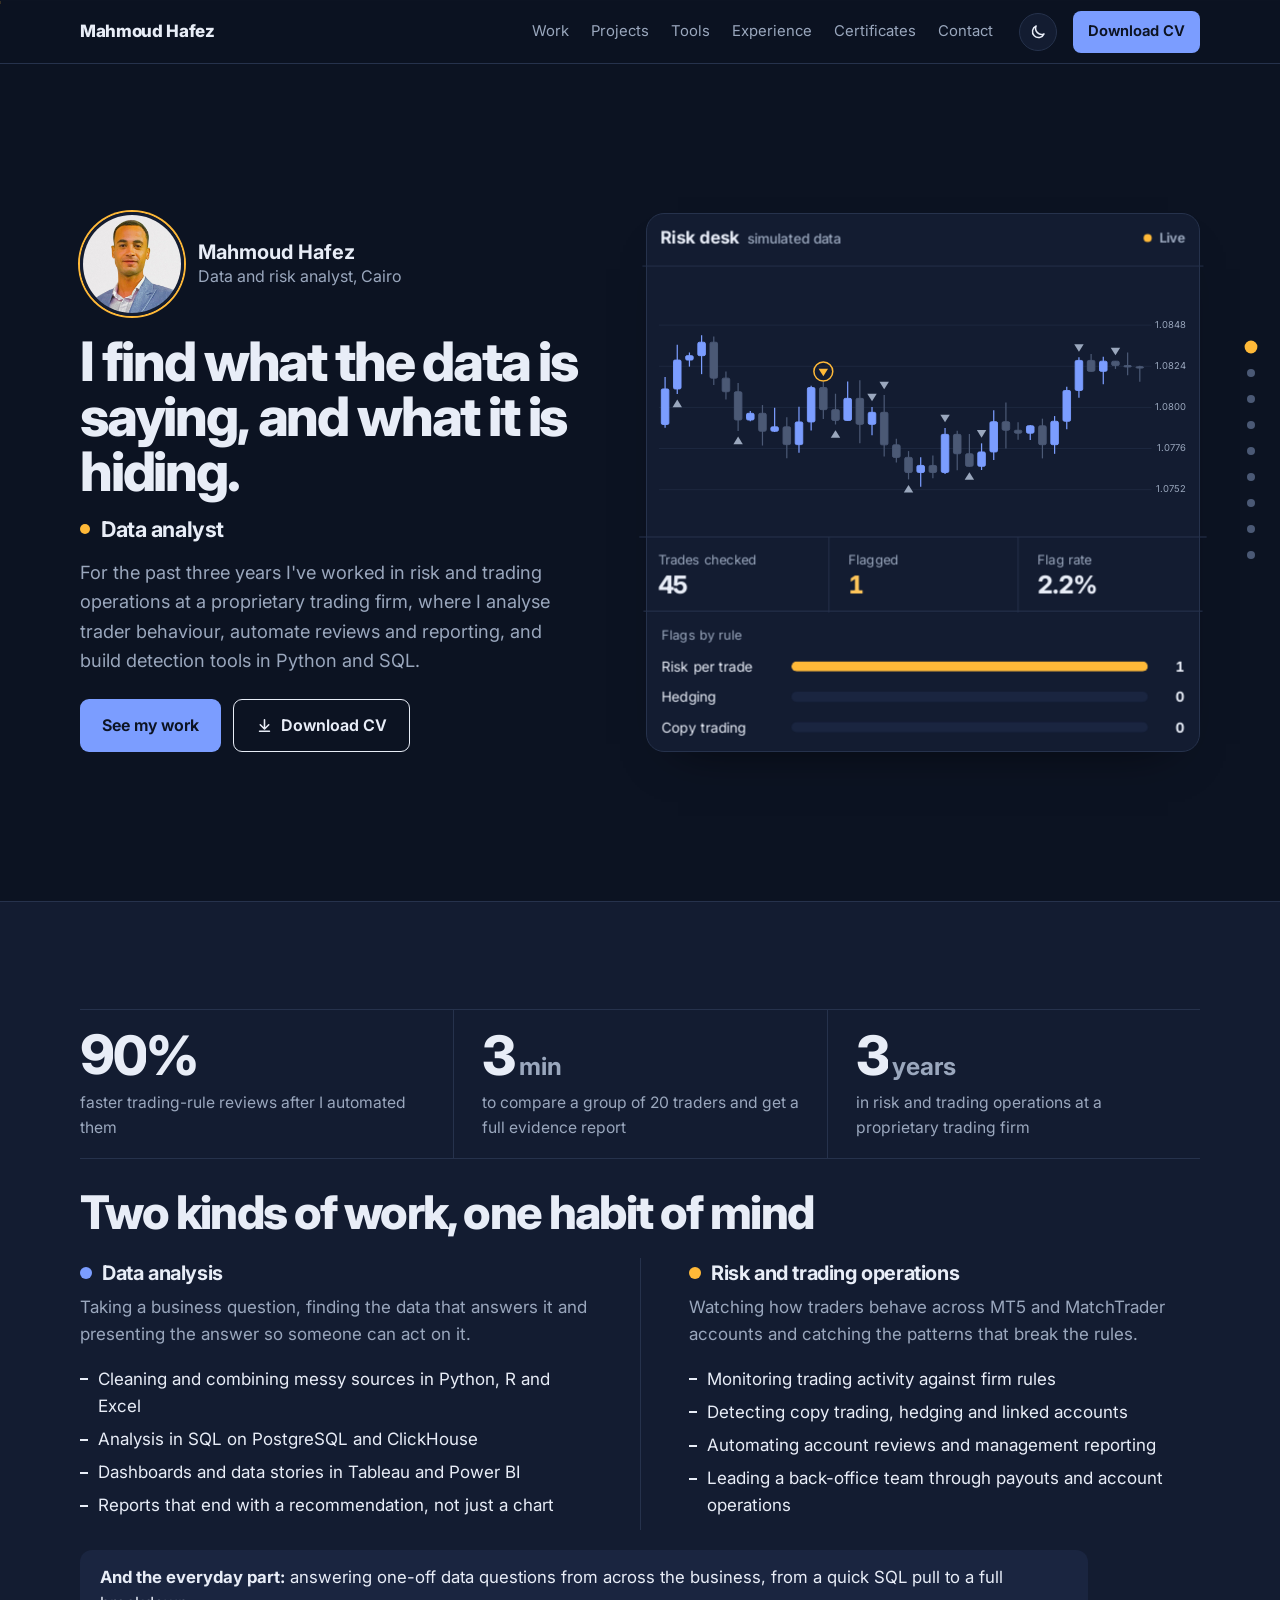
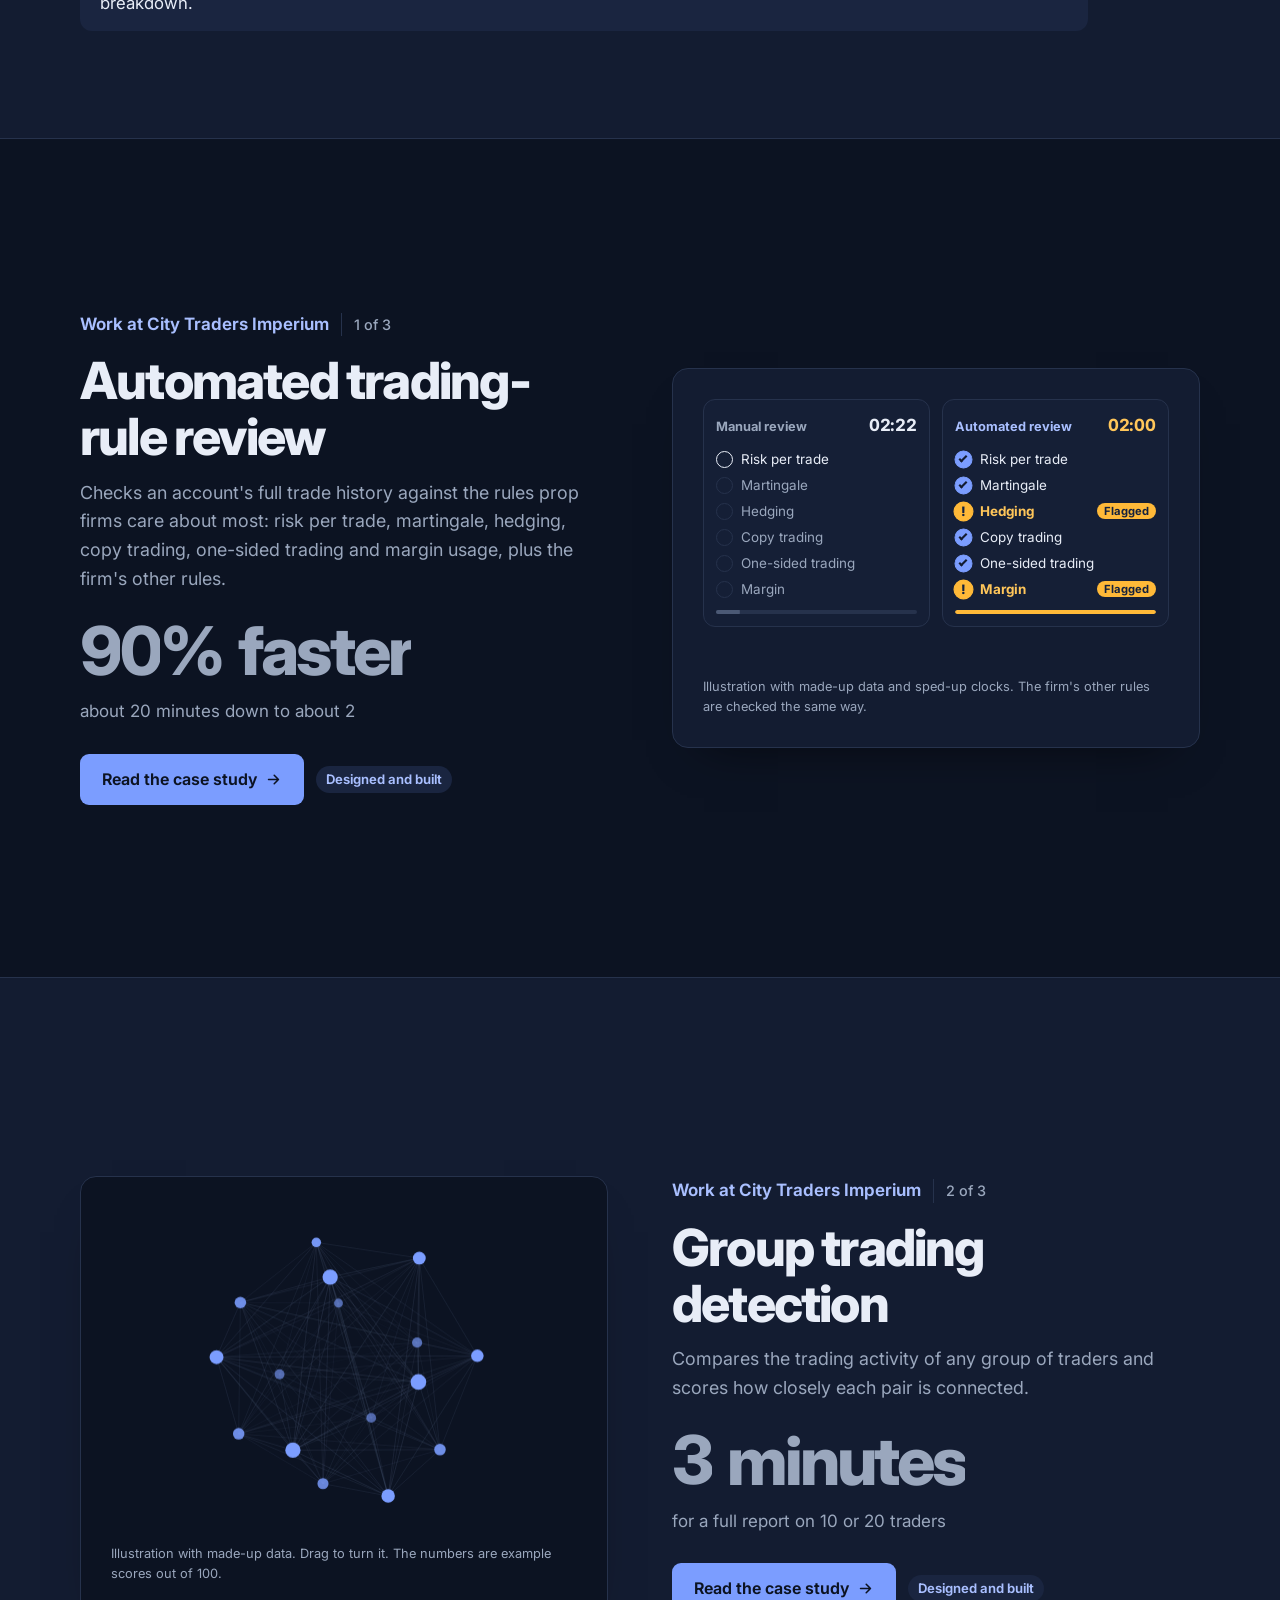
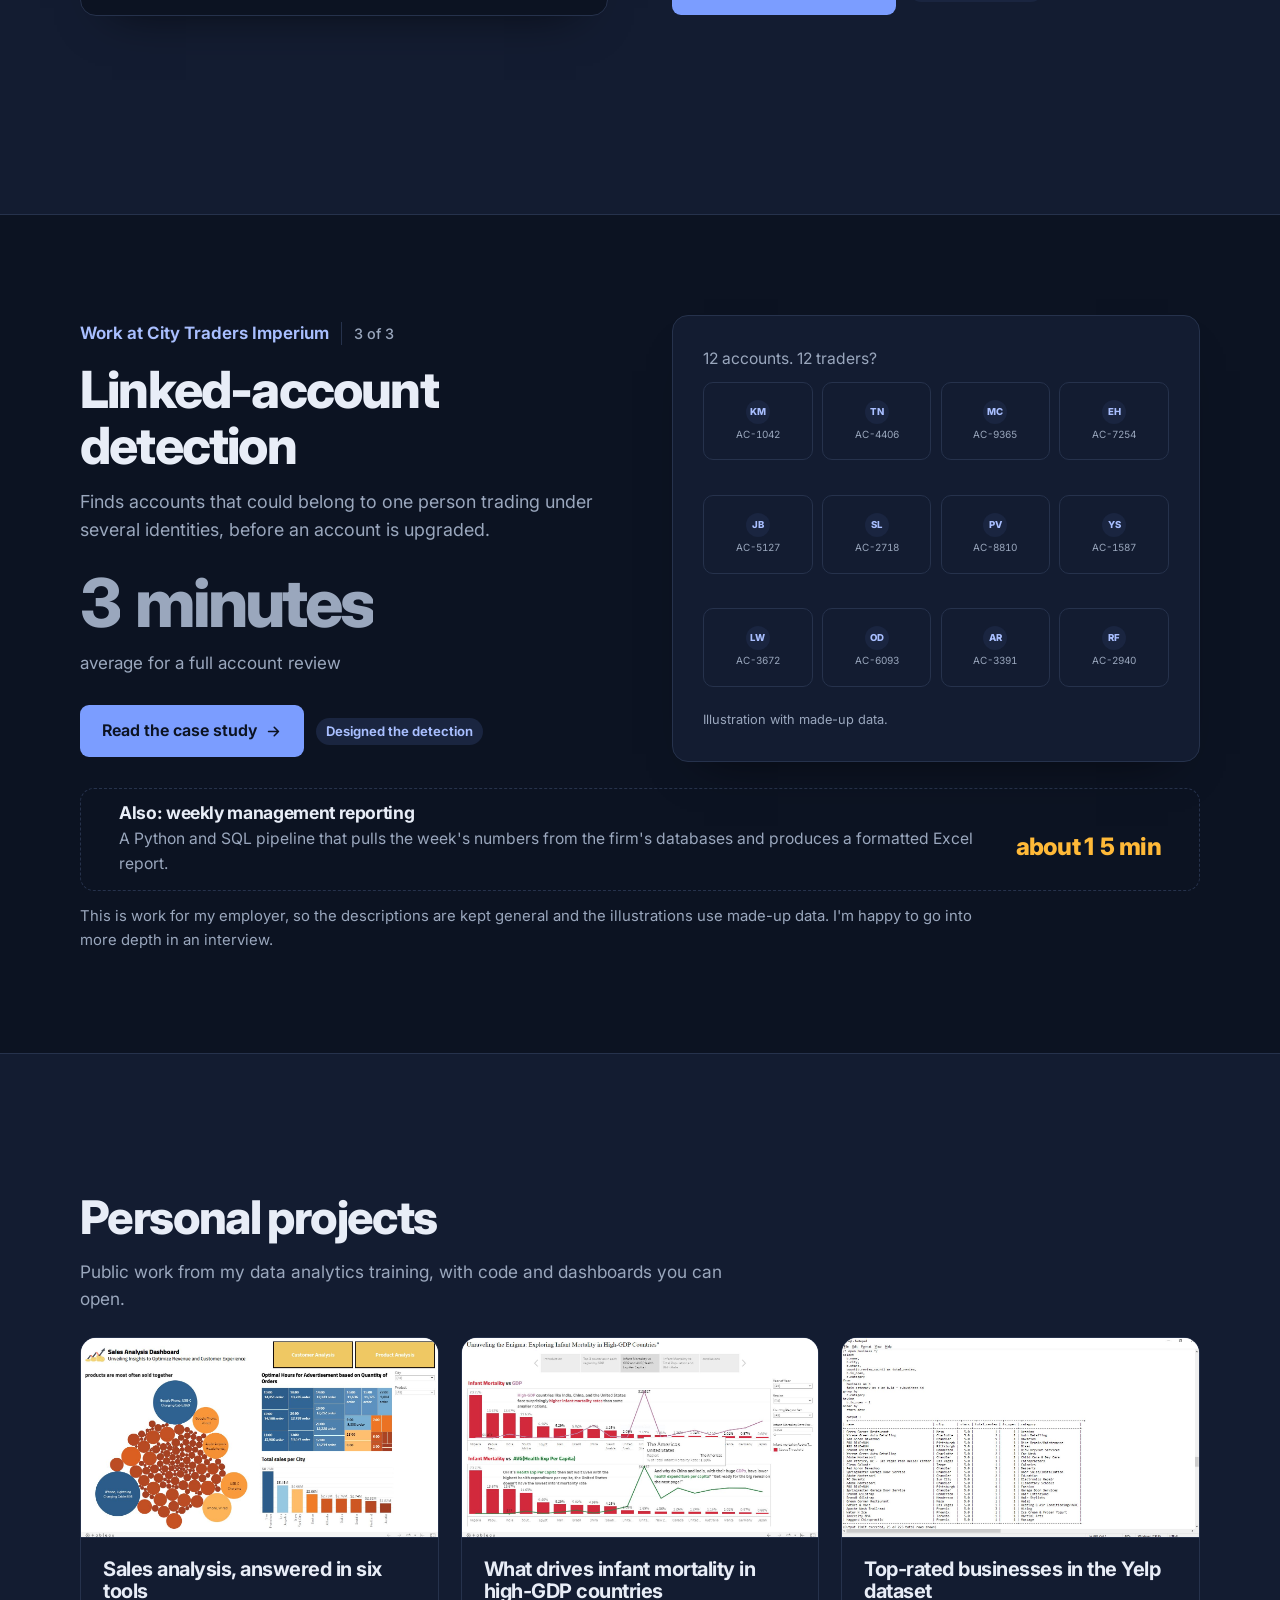
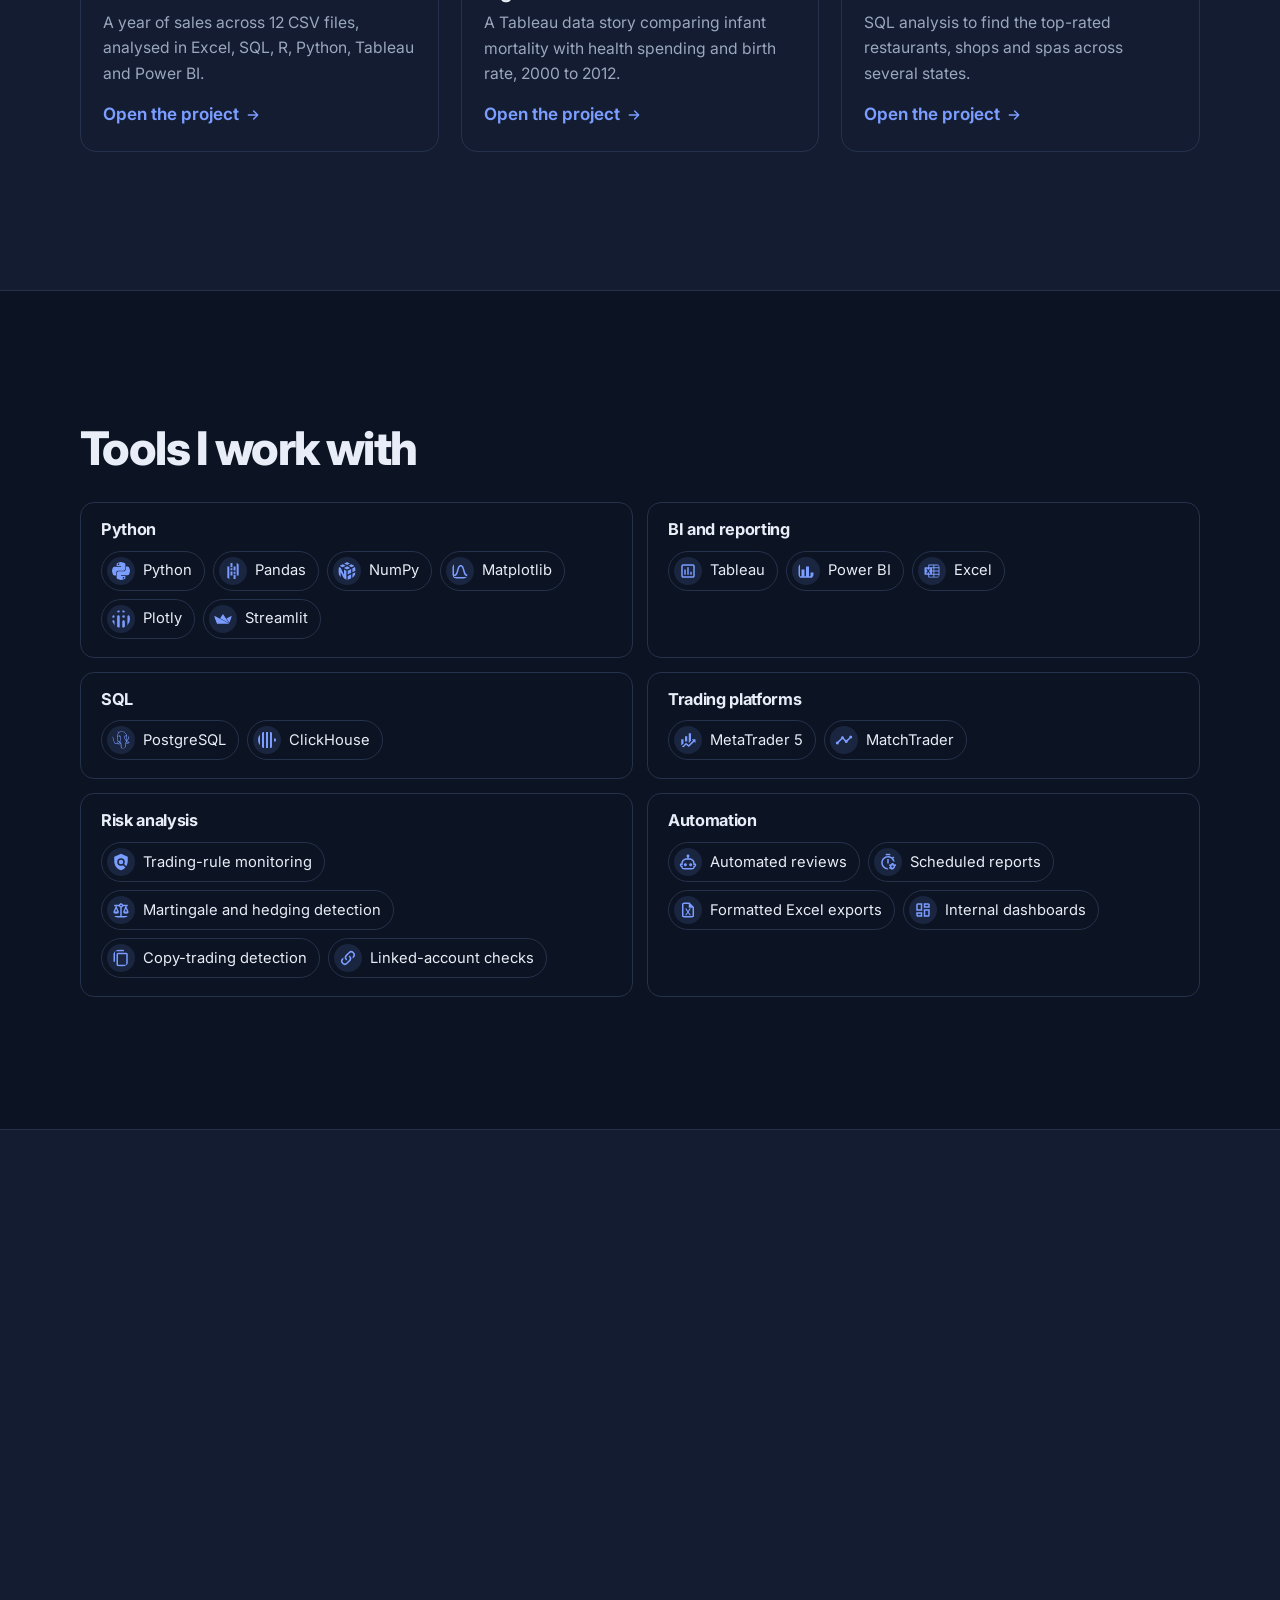
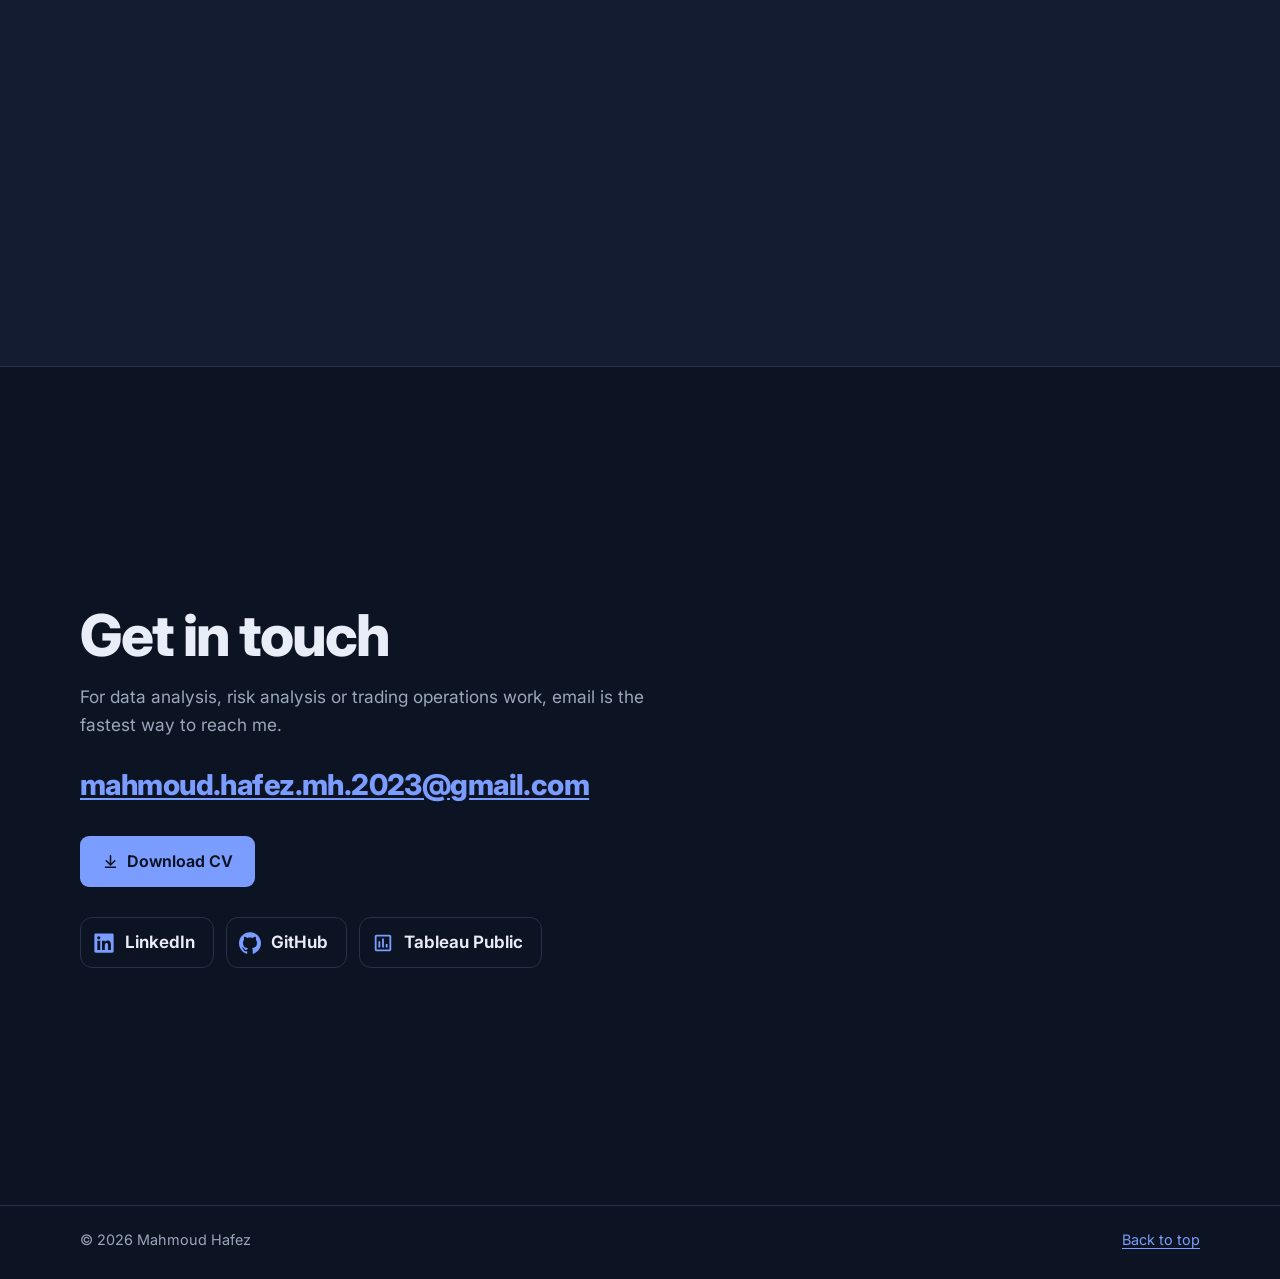
==== commit f092f93f: "Drop BeautifulSoup and R from the tools list (site and CV); certificates as one column matching the " ====
--- a/docs/index.html
+++ b/docs/index.html
@@ -258,7 +258,6 @@
                 <li><svg viewBox="0 0 24 24" fill="currentColor" aria-hidden="true"><path d="M9.96 11.31C10.82 8.1 11.5 6 13 6s2.18 2.1 3.04 5.31C17 14.92 18.1 19 22 19v-2c-2.2 0-3-2.46-4.03-6.2C17.08 7.46 16.15 4 13 4s-4.08 3.46-4.97 6.8C7.03 14.54 6.2 17 4 17V2H2v20h20v-2H4v-1c3.9 0 5-4.08 5.96-7.69"/></svg><span>Matplotlib</span></li>
                 <li><svg viewBox="0 0 24 24" fill="currentColor" aria-hidden="true"><path d="M1.713.002A1.713 1.713 0 0 0 0 1.715a1.713 1.713 0 0 0 1.713 1.713 1.713 1.713 0 0 0 1.714-1.713A1.713 1.713 0 0 0 1.713.002m6.861 0a1.713 1.713 0 0 0-1.713 1.713 1.713 1.713 0 0 0 1.713 1.713 1.713 1.713 0 0 0 1.713-1.713A1.713 1.713 0 0 0 8.574.002m6.857 0a1.713 1.713 0 0 0-1.714 1.713 1.713 1.713 0 0 0 1.714 1.713 1.713 1.713 0 0 0 1.713-1.713A1.713 1.713 0 0 0 15.431.002m6.856 0a1.713 1.713 0 0 0-1.713 1.713 1.713 1.713 0 0 0 1.713 1.713A1.713 1.713 0 0 0 24 1.715 1.713 1.713 0 0 0 22.287.002M1.713 6.859A1.713 1.713 0 0 0 0 8.572a1.713 1.713 0 0 0 1.713 1.713 1.713 1.713 0 0 0 1.714-1.713A1.713 1.713 0 0 0 1.713 6.86Zm6.861 0a1.71 1.71 0 0 0-1.713 1.713v13.713c0 .947.765 1.713 1.713 1.713s1.713-.766 1.713-1.713V8.572a1.71 1.71 0 0 0-1.713-1.713m6.857 0a1.713 1.713 0 0 0-1.714 1.713 1.713 1.713 0 0 0 1.714 1.713 1.713 1.713 0 0 0 1.713-1.713 1.713 1.713 0 0 0-1.713-1.713m6.856 0c-.947 0-1.713.765-1.713 1.713v13.713c0 .947.766 1.713 1.713 1.713S24 23.232 24 22.285V8.572a1.71 1.71 0 0 0-1.713-1.713M1.713 13.715C.766 13.715 0 14.48 0 15.428v6.857c0 .947.766 1.713 1.713 1.713s1.714-.766 1.714-1.713v-6.857c0-.948-.766-1.713-1.714-1.713m13.718 0c-.948 0-1.714.765-1.714 1.713v6.857c0 .947.766 1.713 1.714 1.713.947 0 1.713-.766 1.713-1.713v-6.857c0-.948-.766-1.713-1.713-1.713"/></svg><span>Plotly</span></li>
                 <li><svg viewBox="0 0 24 24" fill="currentColor" aria-hidden="true"><path d="m16.673 11.32 6.862-3.618c.233-.136.554.12.442.387L20.463 17.1zm-8.556-.229 3.473-5.187c.203-.328.578-.316.793-.028l7.886 11.75zm-3.375 7.25c-.28 0-.835-.284-.993-.716l-3.72-9.46c-.118-.331.139-.614.48-.464l19.474 10.306c-.149.147-.453.337-.72.334z"/></svg><span>Streamlit</span></li>
-                <li><svg viewBox="0 0 24 24" fill="currentColor" aria-hidden="true"><path d="m13.62 13.28 1.64 2.26c.03-.54.12-1.07.3-1.61.18-.56.44-1.07.74-1.52zM17.77 19c-.02-1.32.18-2.73.64-4.15.47-1.43 1.15-2.71 1.95-3.76l-2.04.66c-.78.51-1.45 1.39-1.82 2.48-.33 1.06-.32 2.13 0 2.99zm1.48 2q-.75.69-1.62 1.2l-.32-.44C15.9 21 14.04 20.5 12 20.5s-3.9.5-5.31 1.26l-.32.44q-.87-.51-1.62-1.2l.25-.31c.33-1.61.22-3.57-.42-5.55-.64-1.95-1.68-3.58-2.87-4.68l-.44-.14c.15-.66.36-1.32.62-1.91l.4.13c1.63-.17 3.45-.89 5.14-2.11 1.66-1.21 2.89-2.7 3.57-4.17v-.47l1-.04 1 .04v.42c.67 1.5 1.91 3.02 3.6 4.24 1.66 1.21 3.46 1.92 5.07 2.11l.44-.15c.26.59.47 1.25.62 1.91l-.5.18c-1.19 1.08-2.23 2.71-2.86 4.66-.63 1.93-.75 3.84-.45 5.41zM11 11.37V8.5c-.34.42-.74.82-1.22 1.17-.49.33-1.01.62-1.53.83zm0-7.15c-.75 1.09-1.76 2.13-3 3.02-1.22.9-2.54 1.54-3.82 1.92l1.97.64c.96.08 2.07-.24 3.04-.94.94-.68 1.57-1.59 1.81-2.5zm2 7.15 2.74-.87c-.51-.2-1.02-.47-1.49-.81-.49-.36-.91-.77-1.25-1.19zm6.8-2.21c-1.27-.38-2.57-1.01-3.8-1.9-1.23-.9-2.24-1.95-3-3.06v2.07c.22.94.86 1.9 1.84 2.61.93.68 1.99.99 2.93.94zm-9.42 4.12-2.74-.89c.31.45.56.96.74 1.52.19.59.28 1.15.3 1.71zm-6.8-2.21c.8 1.05 1.48 2.33 1.95 3.76.47 1.46.67 2.91.64 4.25l1.21-1.67c.38-.91.42-2.05.05-3.19-.36-1.1-1.03-1.98-1.82-2.49zM12 14.45l-1.65 2.27a6.3 6.3 0 0 1 3.3 0zm-4.16 5.73c1.24-.43 2.66-.68 4.16-.68s2.92.25 4.16.68l-1.28-1.76c-.72-.57-1.75-.92-2.88-.92s-2.16.35-2.88.92z"/></svg><span>Web scraping, BeautifulSoup</span></li>
               </ul>
             </div>
             <div class="toolset" data-reveal style="--d:.2s">
@@ -267,7 +266,6 @@
                 <li><svg viewBox="0 0 24 24" fill="currentColor" aria-hidden="true"><path d="M9 17H7v-7h2zm4 0h-2V7h2zm4 0h-2v-4h2zm2 2H5V5h14v14.1M19 3H5c-1.1 0-2 .9-2 2v14c0 1.1.9 2 2 2h14c1.1 0 2-.9 2-2V5c0-1.1-.9-2-2-2"/></svg><span>Tableau</span></li>
                 <li><svg viewBox="0 0 24 24" fill="currentColor" aria-hidden="true"><path d="M22 21H2V3h2v16h2v-9h4v9h2V6h4v13h2v-5h4z"/></svg><span>Power BI</span></li>
                 <li><svg viewBox="0 0 24 24" fill="currentColor" aria-hidden="true"><path d="M21.17 3.25q.33 0 .59.25.24.24.24.58v15.84q0 .34-.24.58-.26.25-.59.25H7.83q-.33 0-.59-.25-.24-.24-.24-.58V17H2.83q-.33 0-.59-.24Q2 16.5 2 16.17V7.83q0-.33.24-.59Q2.5 7 2.83 7H7V4.08q0-.34.24-.58.26-.25.59-.25M7 13.06l1.18 2.22h1.79L8 12.06l1.93-3.17H8.22L7.13 10.9l-.04.06-.03.07q-.26-.53-.56-1.07-.25-.53-.53-1.07H4.16l1.89 3.19L4 15.28h1.78m8.1 4.22V17H8.25v2.5m5.63-3.75v-3.12H12v3.12m1.88-4.37V8.25H12v3.13M13.88 7V4.5H8.25V7m12.5 12.5V17h-5.62v2.5m5.62-3.75v-3.12h-5.62v3.12m5.62-4.37V8.25h-5.62v3.13M20.75 7V4.5h-5.62V7Z"/></svg><span>Excel</span></li>
-                <li><svg viewBox="0 0 24 24" fill="currentColor" aria-hidden="true"><path d="M12 2.746c-6.627 0-12 3.599-12 8.037 0 3.897 4.144 7.144 9.64 7.88V16.26c-2.924-.915-4.925-2.755-4.925-4.877 0-3.035 4.084-5.494 9.12-5.494 5.038 0 8.757 1.683 8.757 5.494 0 1.976-.999 3.379-2.662 4.272.09.066.174.128.258.216.169.149.25.363.372.544 2.128-1.45 3.44-3.437 3.44-5.631 0-4.44-5.373-8.038-12-8.038m-2.111 4.99v13.516l4.093-.002-.002-5.291h1.1c.225 0 .321.066.549.25.272.22.715.982.715.982l2.164 4.063 4.627-.002-2.864-4.826s-.086-.193-.265-.383a2.2 2.2 0 0 0-.582-.416c-.422-.214-1.149-.434-1.149-.434s3.578-.264 3.578-3.826-3.744-3.63-3.744-3.63zm4.127 2.93 2.478.002s1.149-.062 1.149 1.127c0 1.165-1.149 1.17-1.149 1.17h-2.478zm1.754 6.119c-.494.049-1.012.079-1.54.088v1.807a17 17 0 0 0 2.37-.473l-.471-.891s-.108-.183-.248-.394c-.039-.054-.08-.098-.111-.137"/></svg><span>R and R Markdown</span></li>
               </ul>
             </div>
             <div class="toolset" data-reveal style="--d:.3s">
--- a/docs/css/site.css
+++ b/docs/css/site.css
@@ -518,3 +518,16 @@
 .social { display: inline-flex; align-items: center; gap: 10px; padding: 11px 18px 11px 12px; border: 1px solid var(--rule); border-radius: 12px; background: var(--paper); color: var(--ink); font-weight: 650; text-decoration: none; transition: border-color 0.15s, transform 0.2s, color 0.15s; }
 .social svg { width: 22px; height: 22px; color: var(--blue); }
 .social:hover { border-color: var(--blue); transform: translateY(-2px); }
+
+/* Experience page: certificates as one column of wide cards, matching the height of the timeline */
+#experience .duo { align-items: stretch; }
+#experience #certificates { display: flex; flex-direction: column; }
+#experience .certs { flex: 1; grid-template-columns: 1fr; grid-auto-rows: 1fr; gap: 10px; max-height: 500px; }
+#experience .certs a { display: flex; align-items: center; gap: 16px; padding: 8px 16px 8px 8px; }
+#experience .certs img { flex: none; width: 80px; height: 58px; }
+#experience .certs strong { font-size: 0.97rem; }
+#experience .certs em { display: block; }
+@media (max-width: 900px) {
+  #experience .certs { grid-auto-rows: auto; max-height: none; }
+  #experience .certs img { width: 72px; height: 54px; }
+}
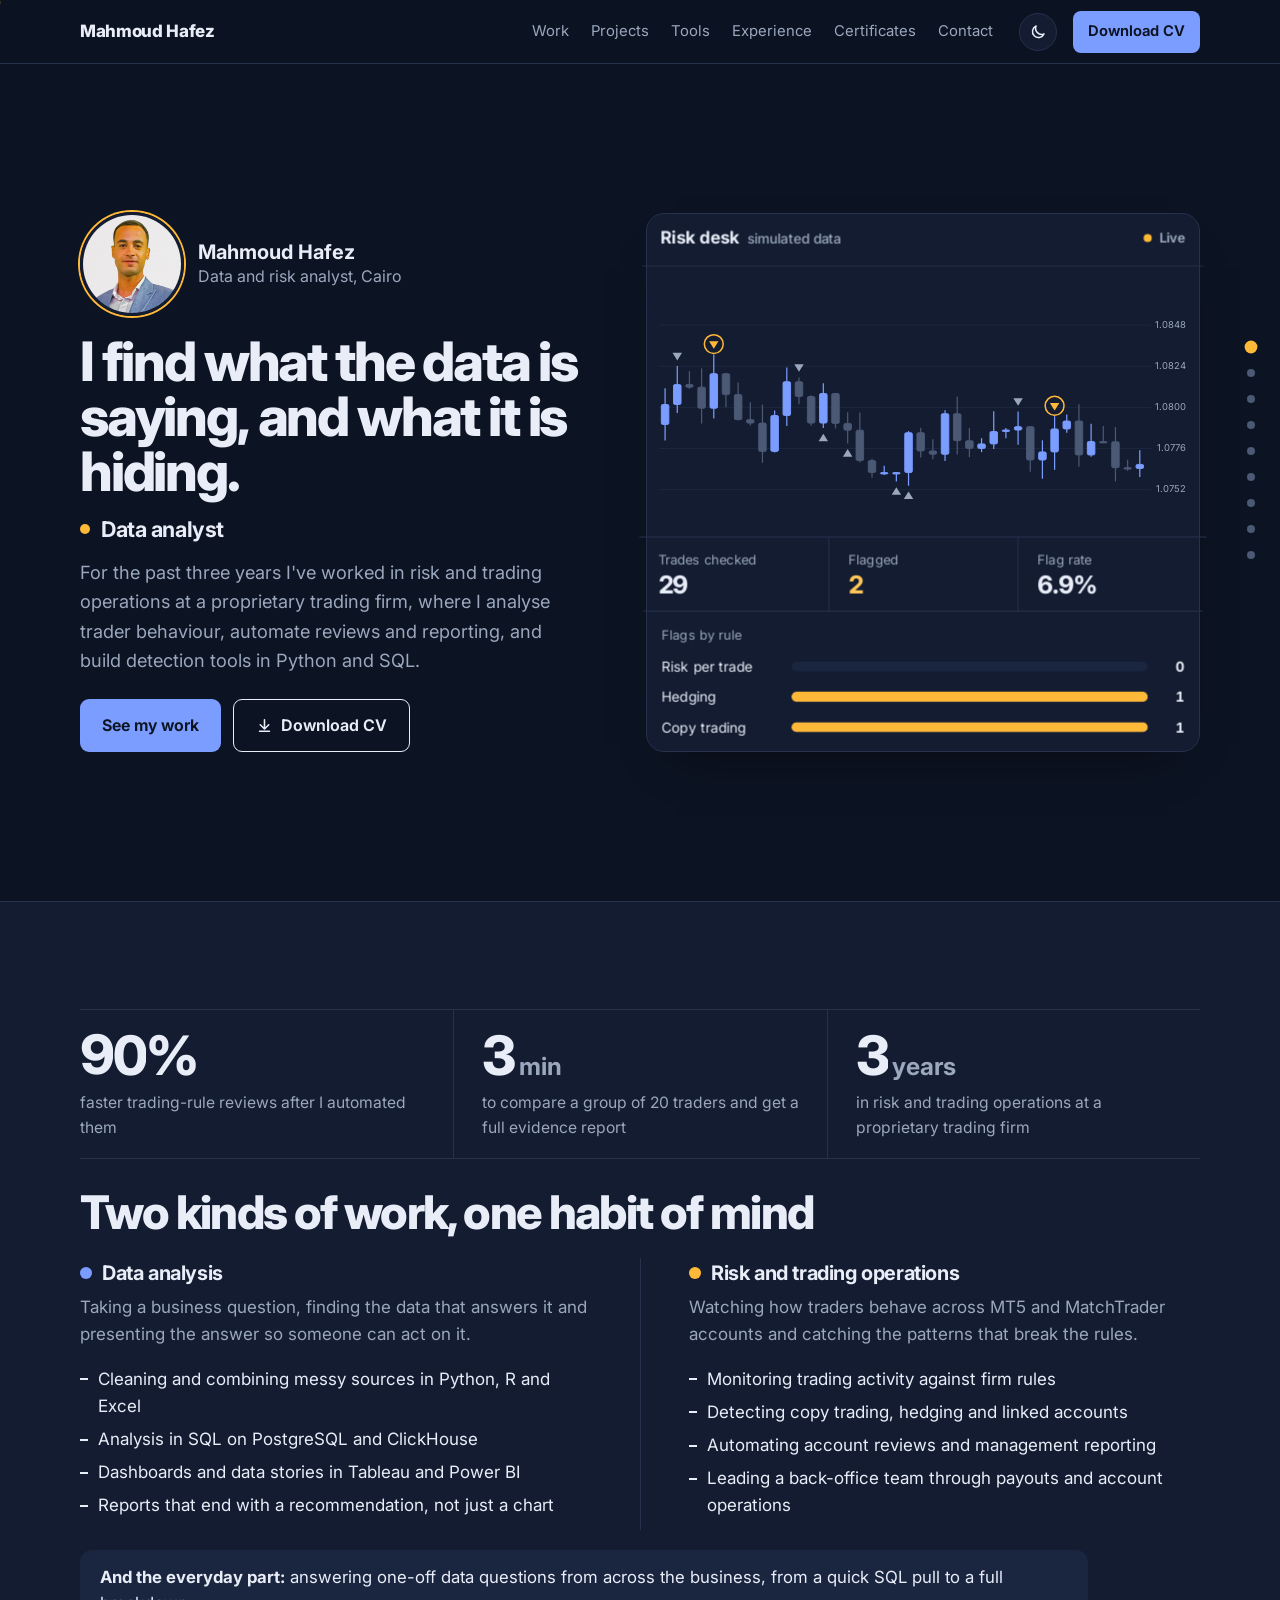
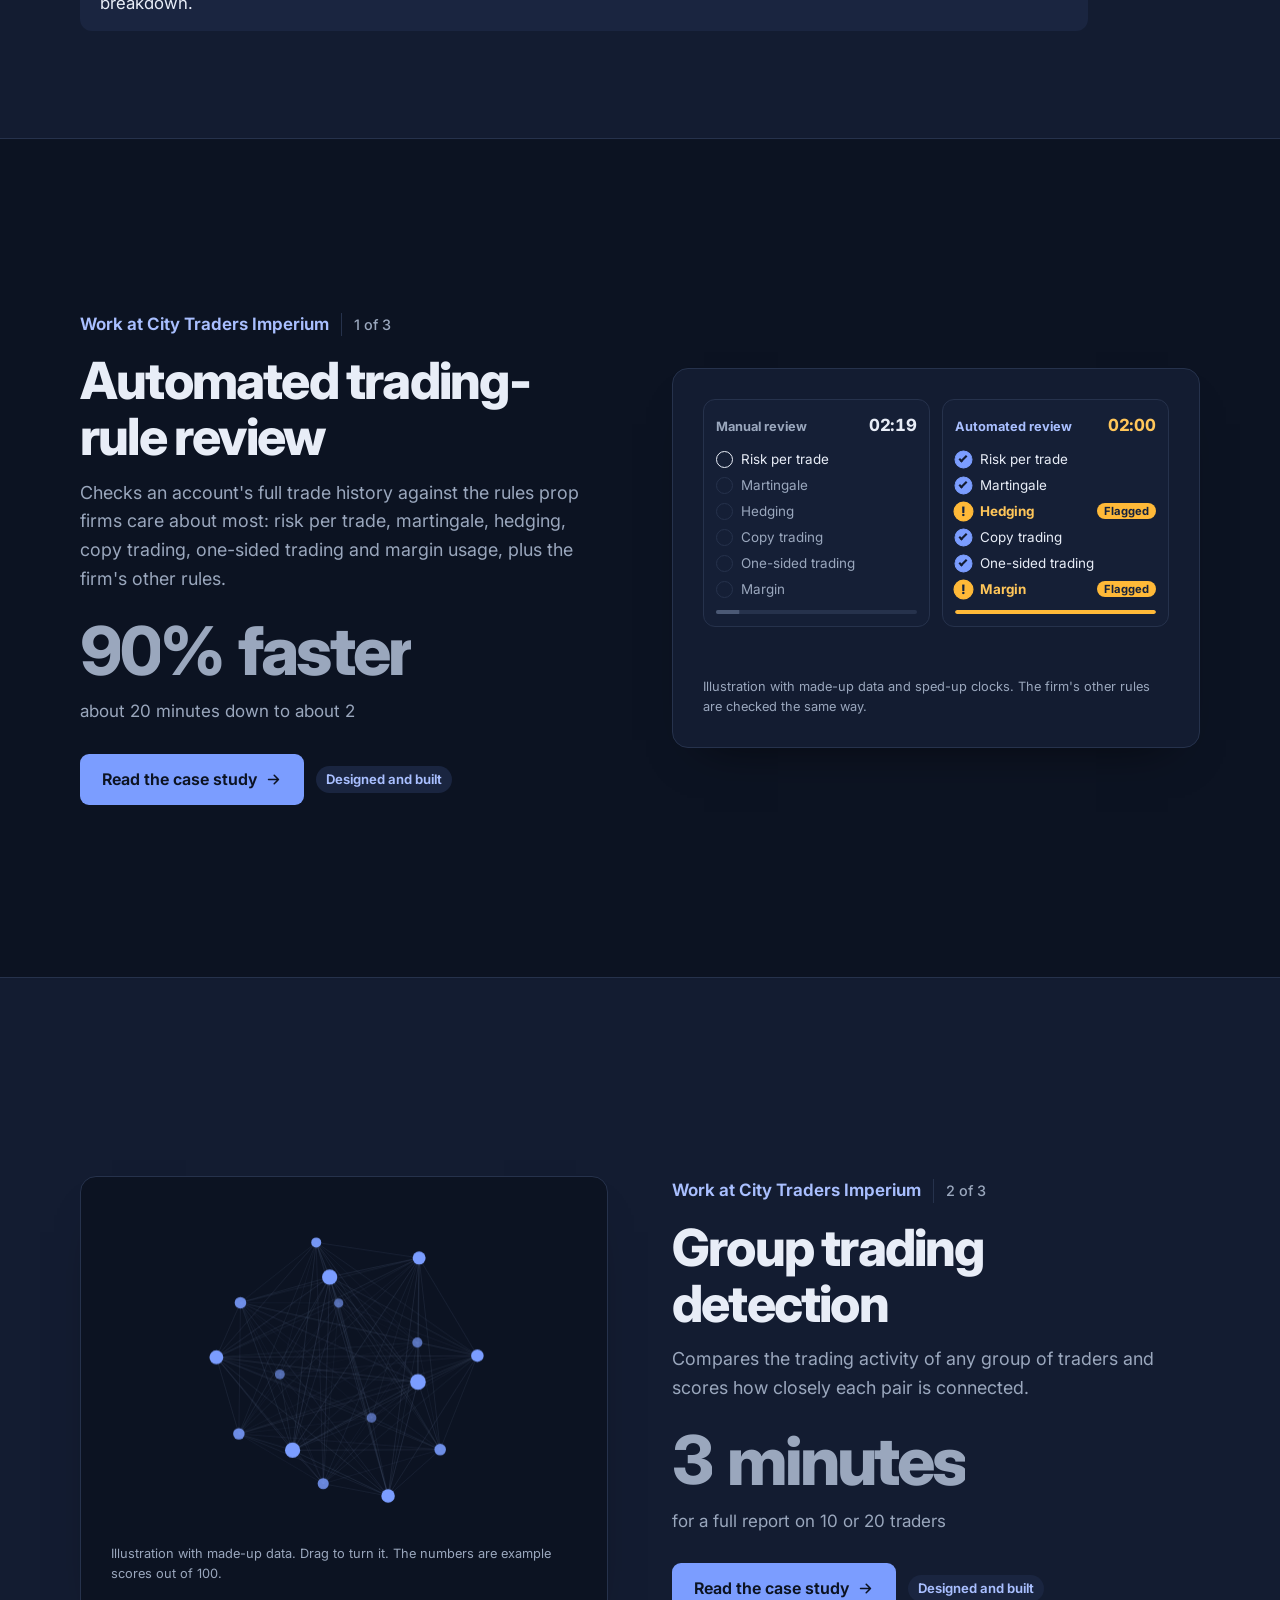
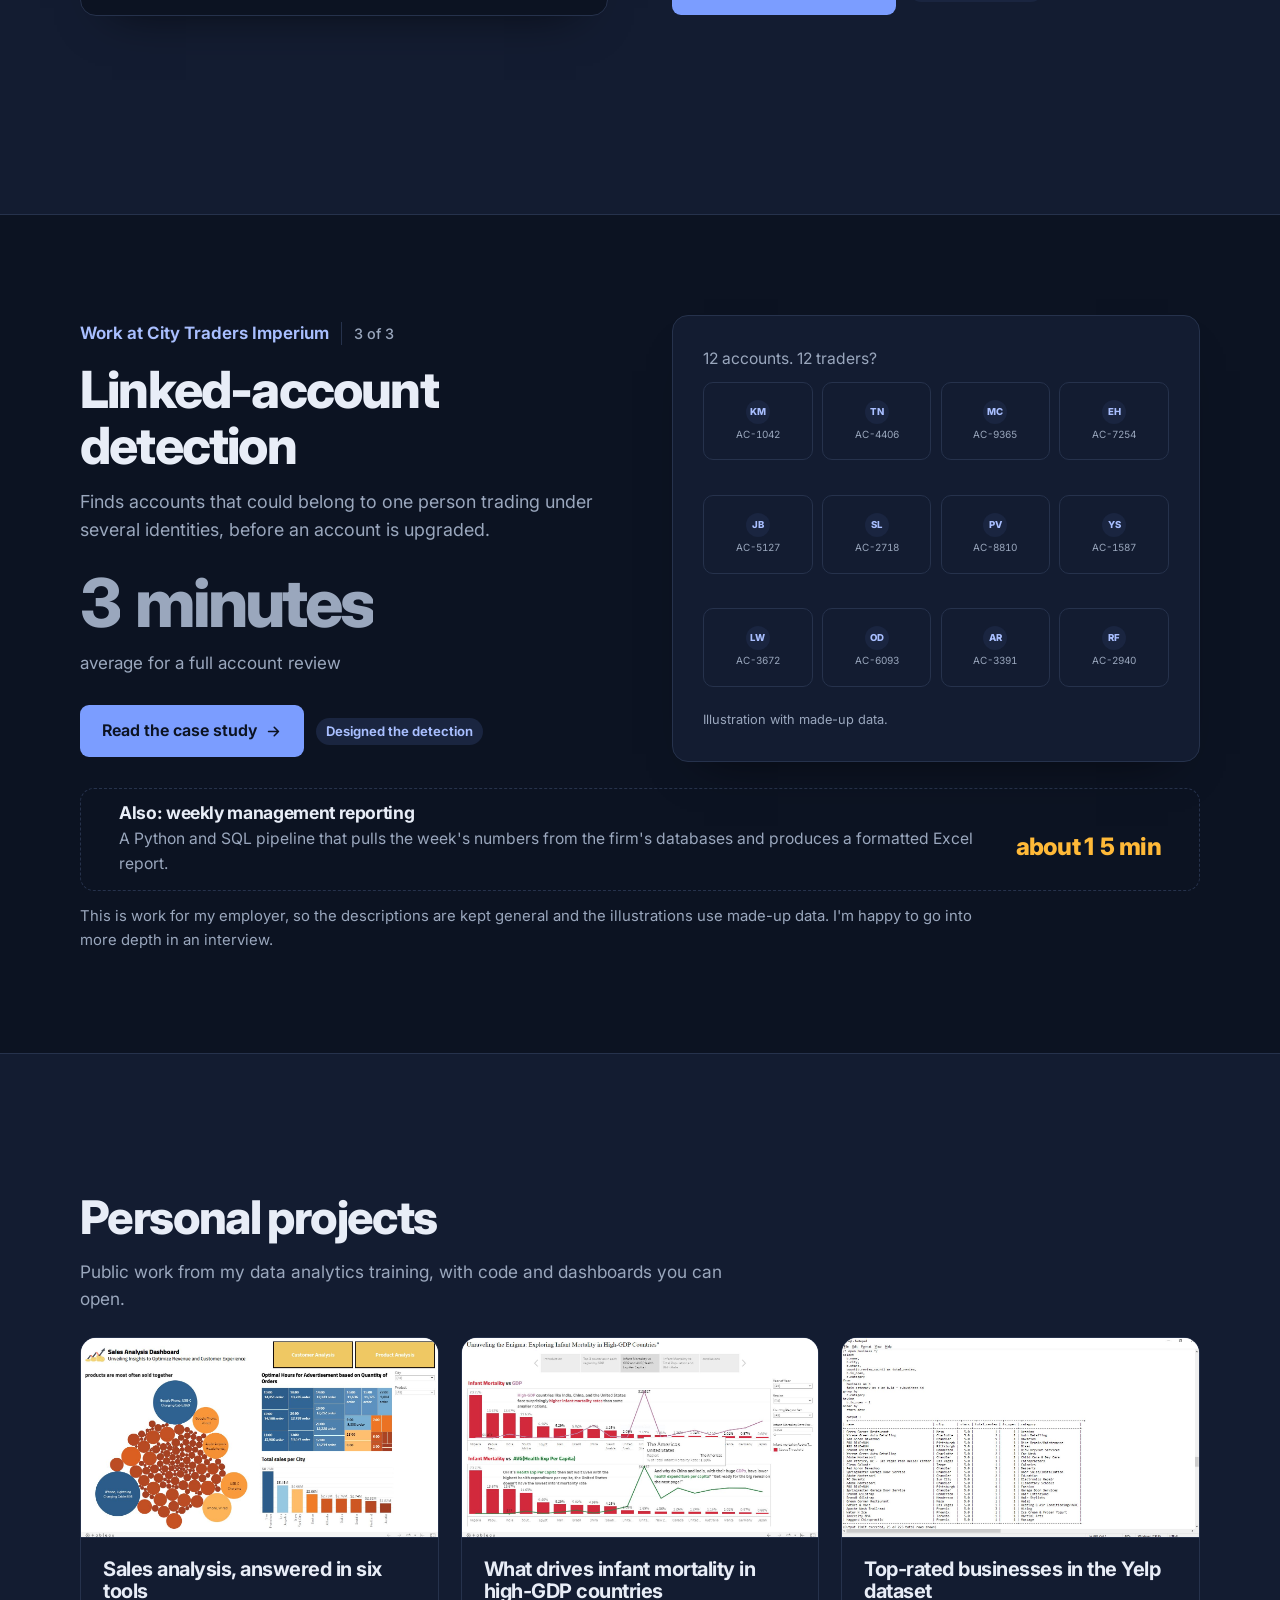
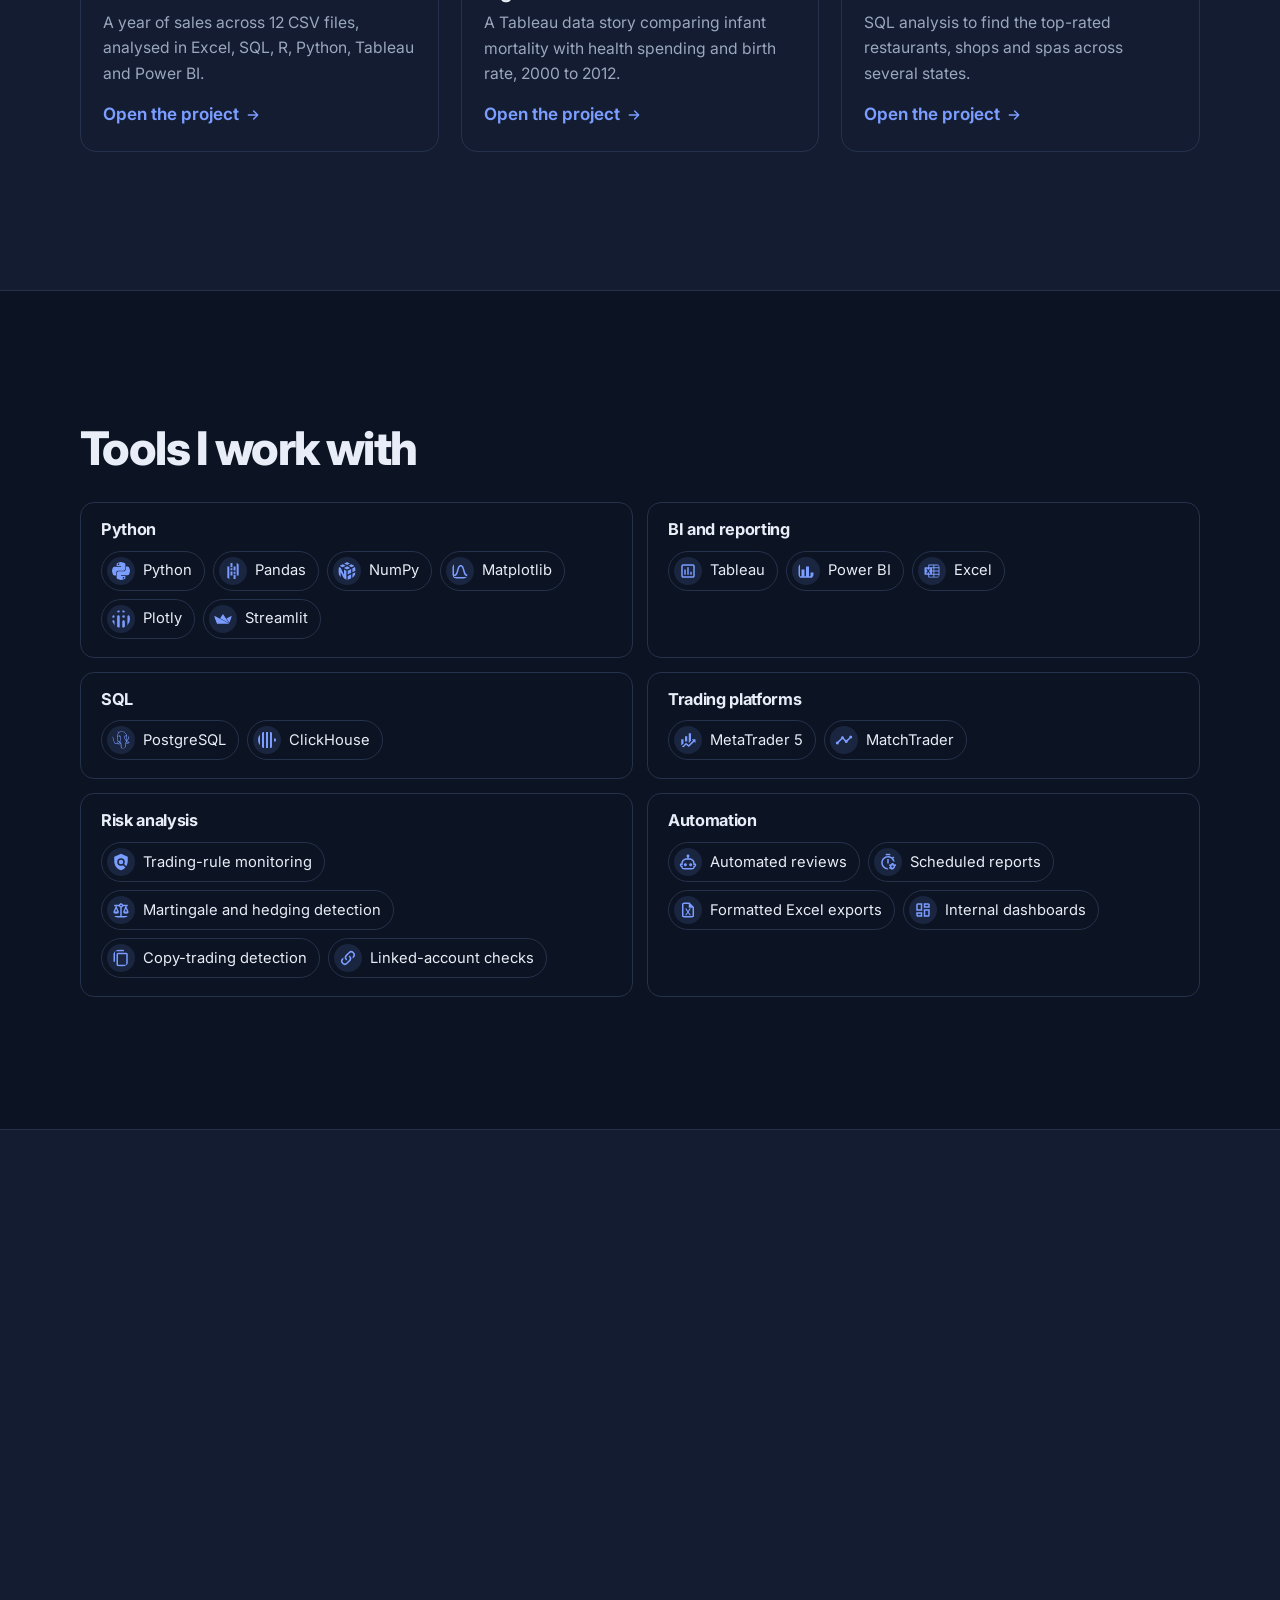
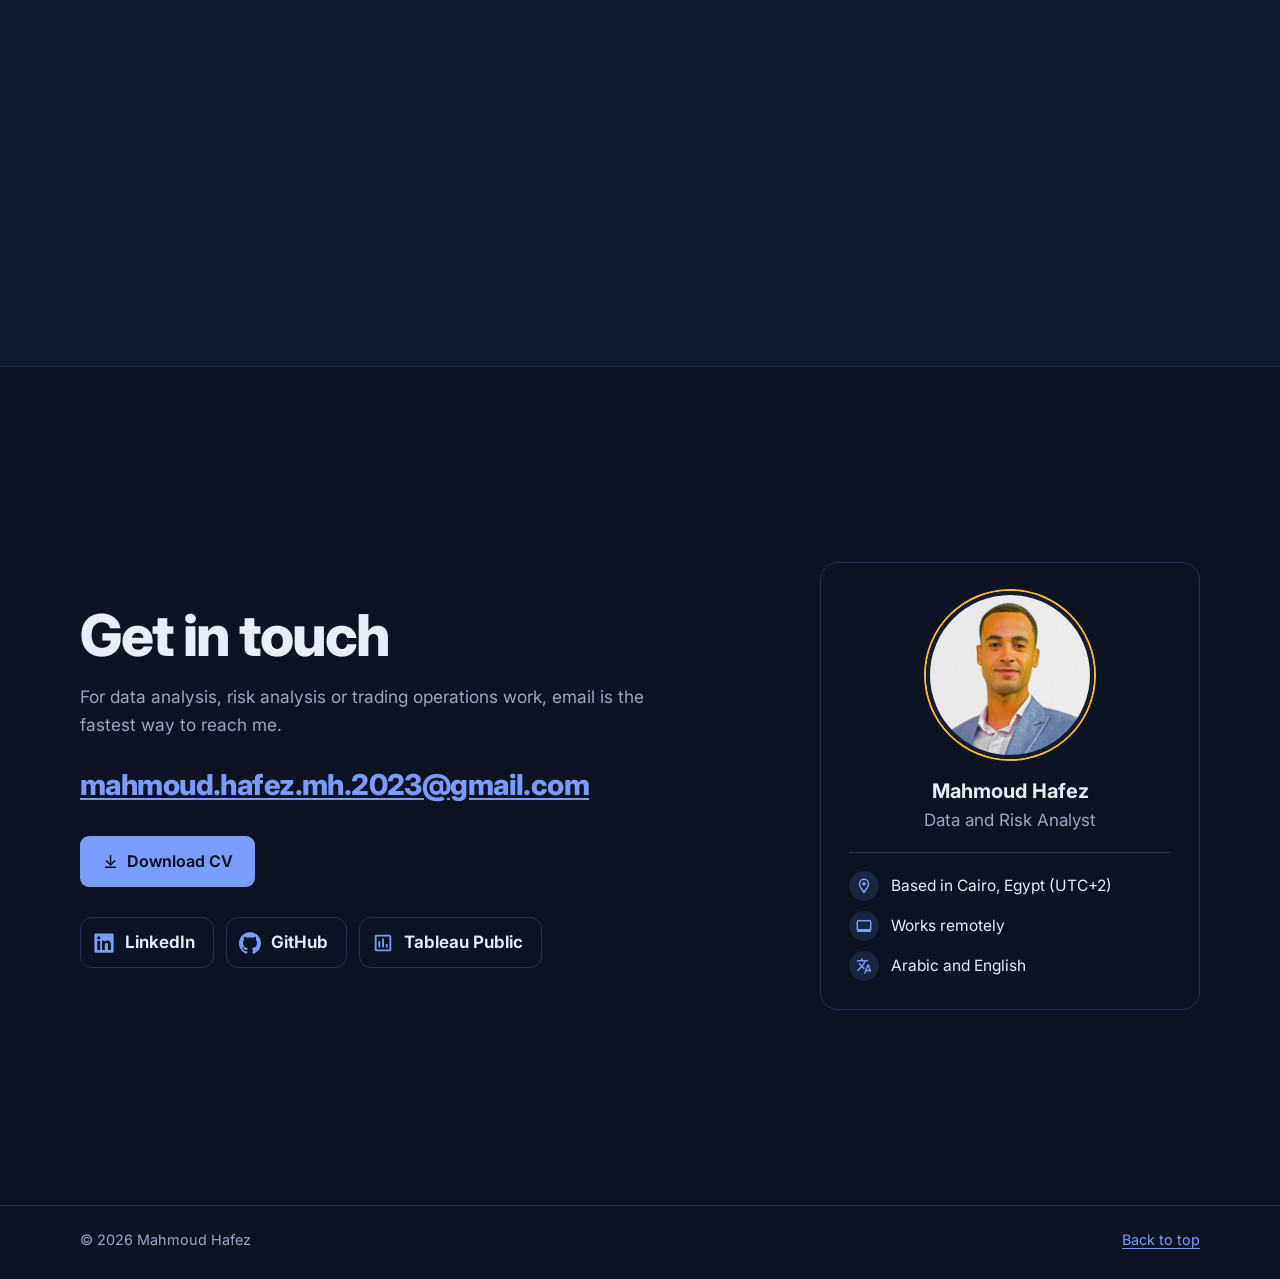
==== commit bd8cf1af: "Contact page: photo and quick facts card on the right Co-Authored-By: Claude Opus 5.5 <noreply@anthr" ====
--- a/docs/index.html
+++ b/docs/index.html
@@ -355,7 +355,7 @@
     </section>
 
     <section class="screen" id="contact" data-label="Contact">
-      <div class="shell">
+      <div class="shell contact-wrap">
         <div class="contact solo">
           <h2 data-reveal>Get in touch</h2>
           <p data-reveal>For data analysis, risk analysis or trading operations work, email is the fastest way to reach me.</p>
@@ -369,6 +369,15 @@
             <a class="social" href="https://public.tableau.com/app/profile/mahmoud.hafez6387/vizzes"><svg viewBox="0 0 24 24" fill="currentColor" aria-hidden="true"><path d="M9 17H7v-7h2zm4 0h-2V7h2zm4 0h-2v-4h2zm2 2H5V5h14v14.1M19 3H5c-1.1 0-2 .9-2 2v14c0 1.1.9 2 2 2h14c1.1 0 2-.9 2-2V5c0-1.1-.9-2-2-2"/></svg><span>Tableau Public</span></a>
           </div>
         </div>
+        <aside class="me" data-reveal style="--d:.15s">
+          <img src="images/mahmoud-hafez.jpg" alt="Mahmoud Hafez" width="220" height="220" loading="lazy">
+          <p class="me-name"><strong>Mahmoud Hafez</strong><span>Data and Risk Analyst</span></p>
+          <ul class="me-facts">
+            <li><svg viewBox="0 0 24 24" fill="currentColor" aria-hidden="true"><path d="M12 6.5A2.5 2.5 0 0 1 14.5 9a2.5 2.5 0 0 1-2.5 2.5A2.5 2.5 0 0 1 9.5 9 2.5 2.5 0 0 1 12 6.5M12 2a7 7 0 0 1 7 7c0 5.25-7 13-7 13S5 14.25 5 9a7 7 0 0 1 7-7m0 2a5 5 0 0 0-5 5c0 1 0 3 5 9.71C17 12 17 10 17 9a5 5 0 0 0-5-5"/></svg><span>Based in Cairo, Egypt (UTC+2)</span></li>
+            <li><svg viewBox="0 0 24 24" fill="currentColor" aria-hidden="true"><path d="M4 6h16v10H4m16 2a2 2 0 0 0 2-2V6a2 2 0 0 0-2-2H4c-1.11 0-2 .89-2 2v10a2 2 0 0 0 2 2H0v2h24v-2z"/></svg><span>Works remotely</span></li>
+            <li><svg viewBox="0 0 24 24" fill="currentColor" aria-hidden="true"><path d="m12.87 15.07-2.54-2.51.03-.03A17.5 17.5 0 0 0 14.07 6H17V4h-7V2H8v2H1v2h11.17C11.5 7.92 10.44 9.75 9 11.35 8.07 10.32 7.3 9.19 6.69 8h-2c.73 1.63 1.73 3.17 2.98 4.56l-5.09 5.02L4 19l5-5 3.11 3.11zM18.5 10h-2L12 22h2l1.12-3h4.75L21 22h2zm-2.62 7 1.62-4.33L19.12 17z"/></svg><span>Arabic and English</span></li>
+          </ul>
+        </aside>
       </div>
     </section>
   </main>
--- a/docs/css/site.css
+++ b/docs/css/site.css
@@ -531,3 +531,18 @@
   #experience .certs { grid-auto-rows: auto; max-height: none; }
   #experience .certs img { width: 72px; height: 54px; }
 }
+
+/* Contact page: message on the left, photo and quick facts on the right */
+.contact-wrap { display: grid; grid-template-columns: minmax(0, 1.35fr) minmax(0, 1fr); gap: clamp(32px, 6vw, 96px); align-items: center; }
+.me { padding: 28px; border: 1px solid var(--rule); border-radius: 18px; background: var(--paper); text-align: center; max-width: 380px; justify-self: end; width: 100%; }
+.me img { width: 168px; height: 168px; border-radius: 50%; object-fit: cover; border: 4px solid var(--surface); box-shadow: 0 0 0 2px var(--amber); margin: 0 auto 16px; display: block; }
+.me-name { margin-bottom: 18px; }
+.me-name strong { display: block; font-size: 1.25rem; }
+.me-name span { color: var(--muted); }
+.me-facts { list-style: none; display: grid; gap: 10px; text-align: left; padding-top: 18px; border-top: 1px solid var(--rule); }
+.me-facts li { display: flex; align-items: center; gap: 12px; font-size: 0.97rem; }
+.me-facts svg { flex: none; width: 30px; height: 30px; padding: 6px; border-radius: 50%; background: var(--tint); color: var(--blue); }
+@media (max-width: 900px) {
+  .contact-wrap { grid-template-columns: 1fr; }
+  .me { justify-self: start; }
+}
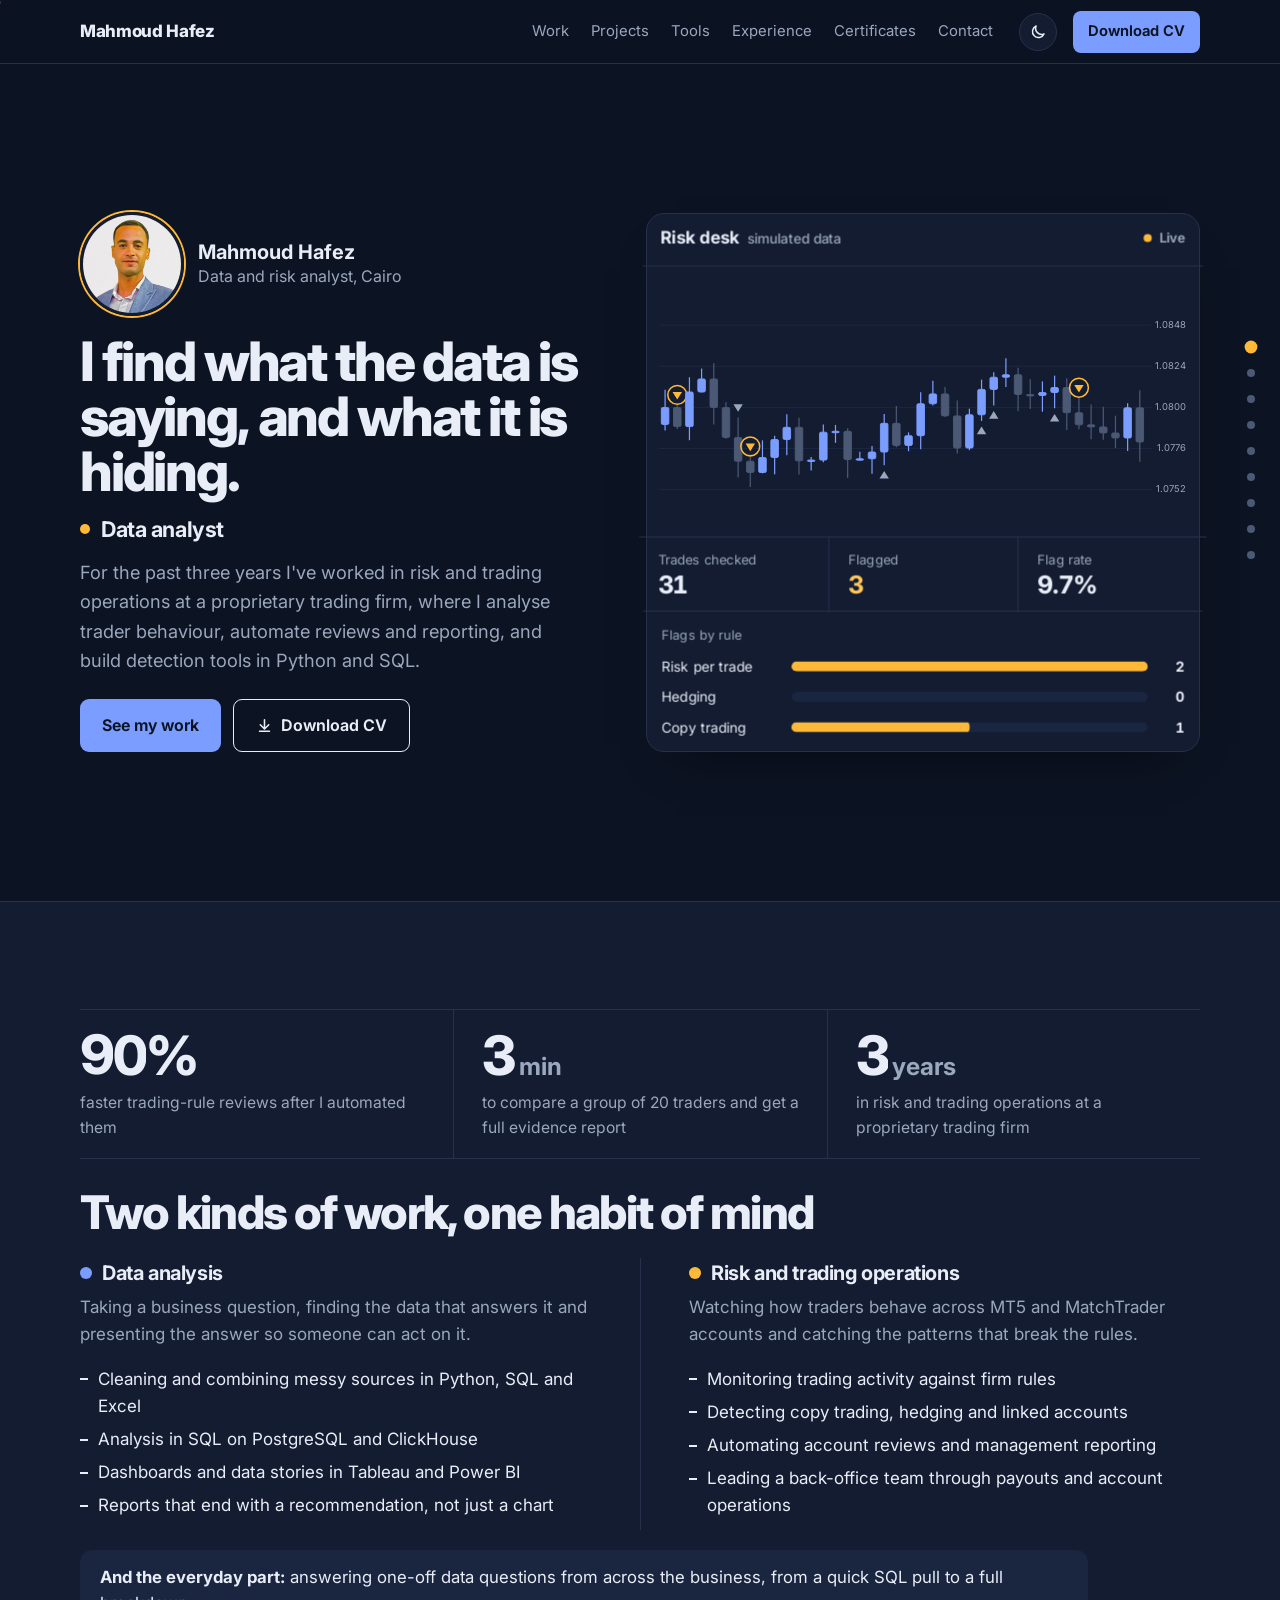
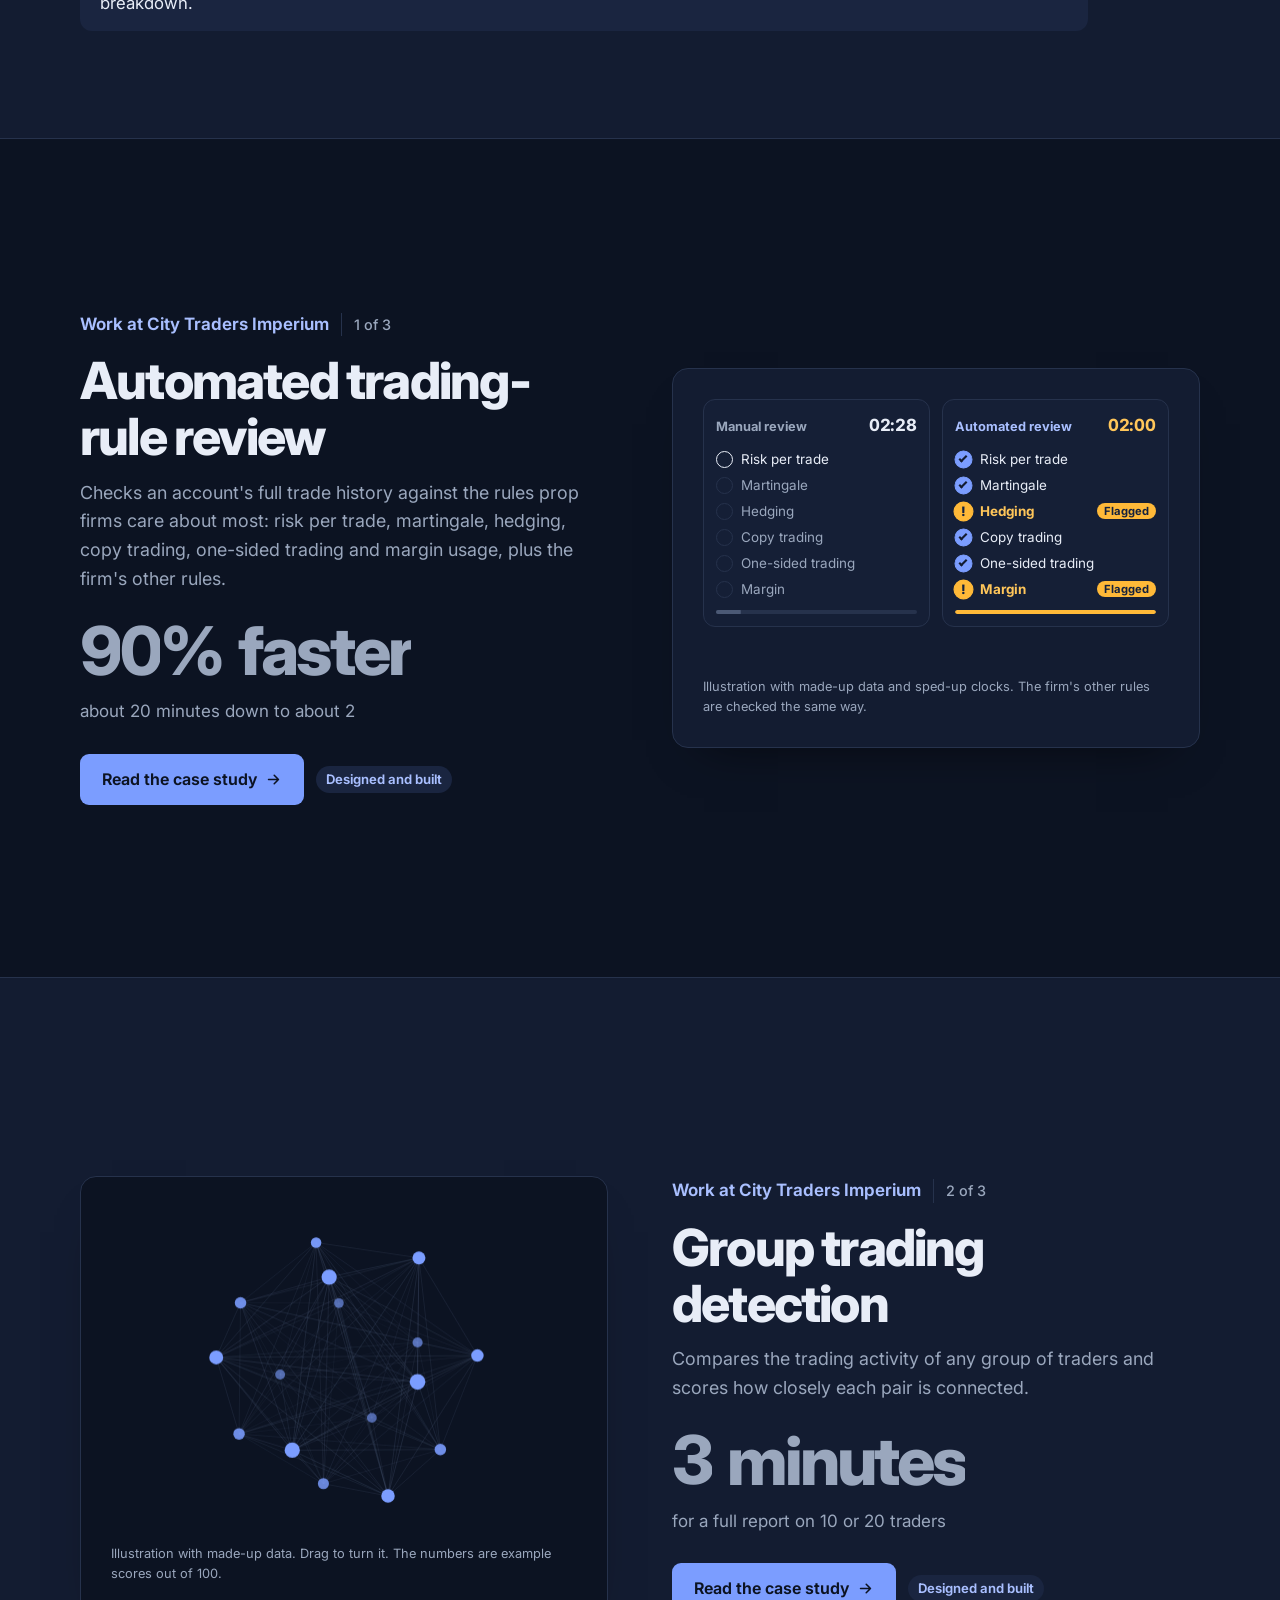
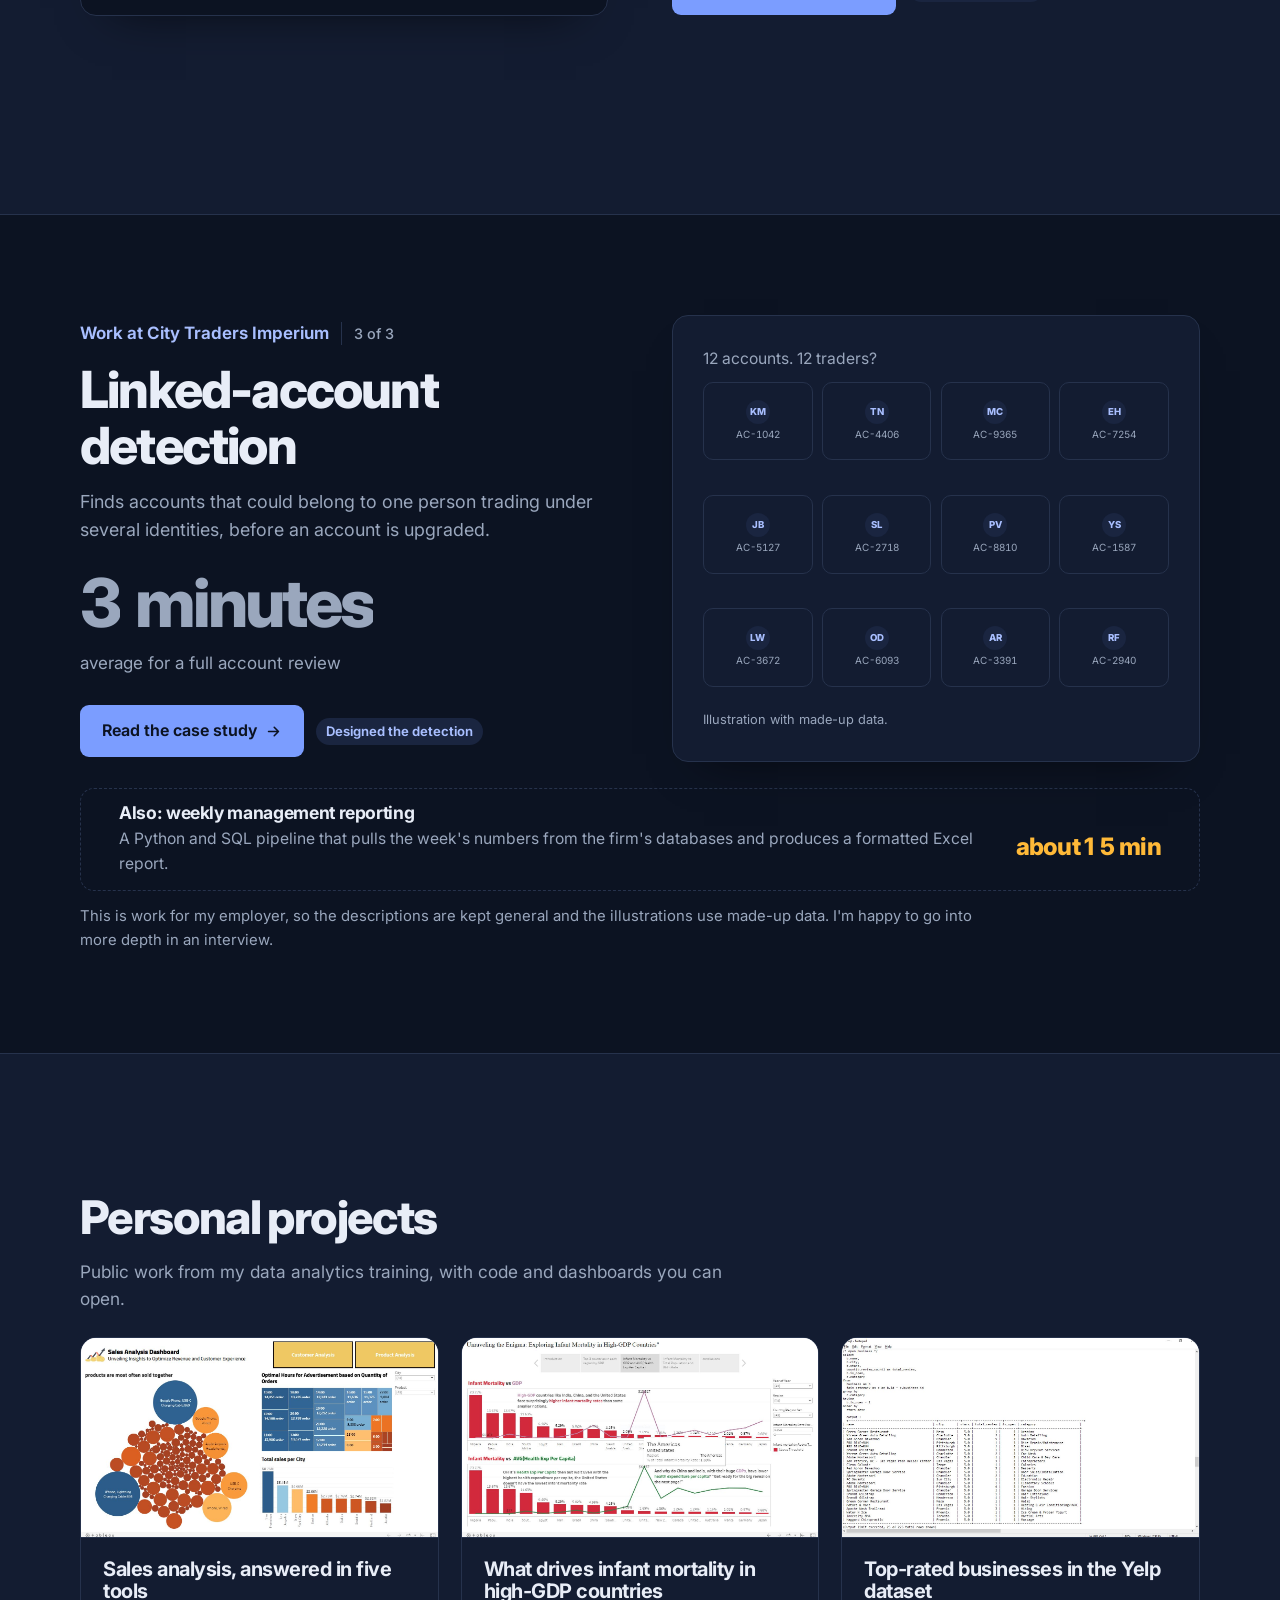
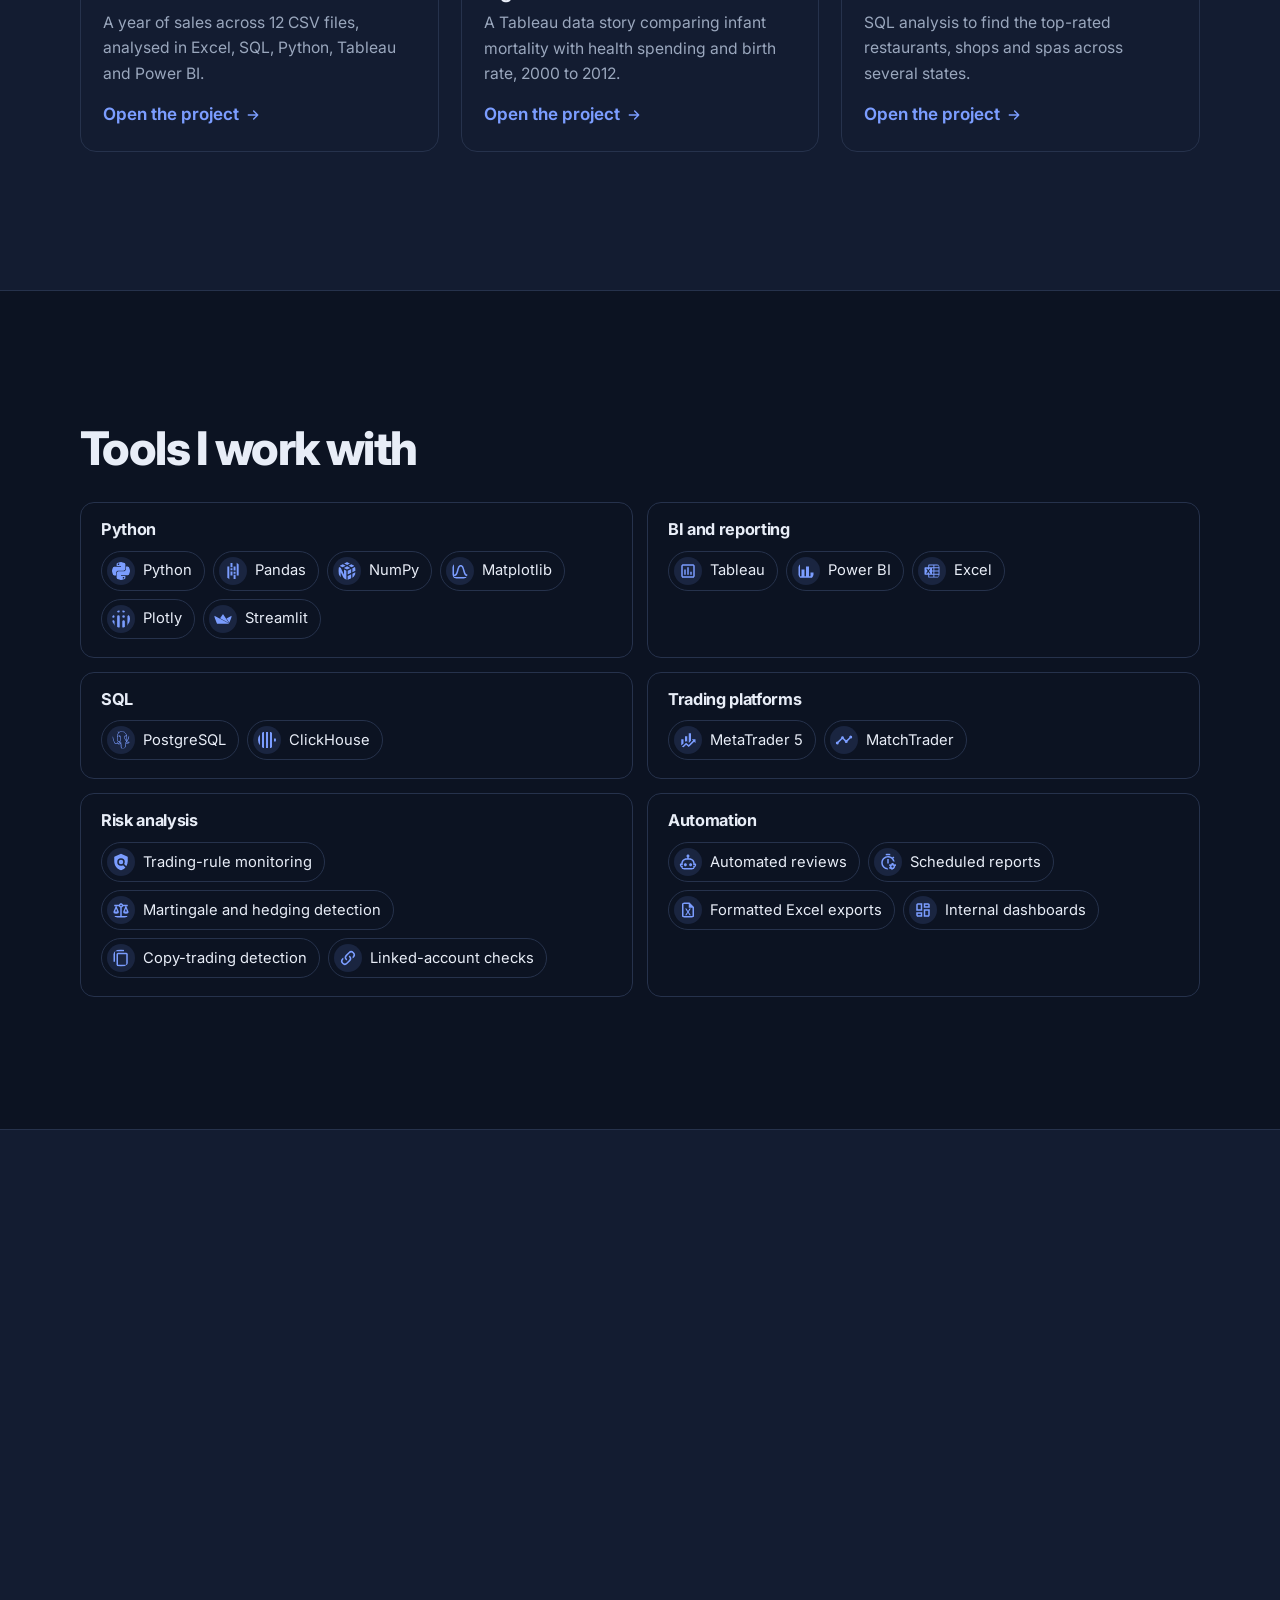
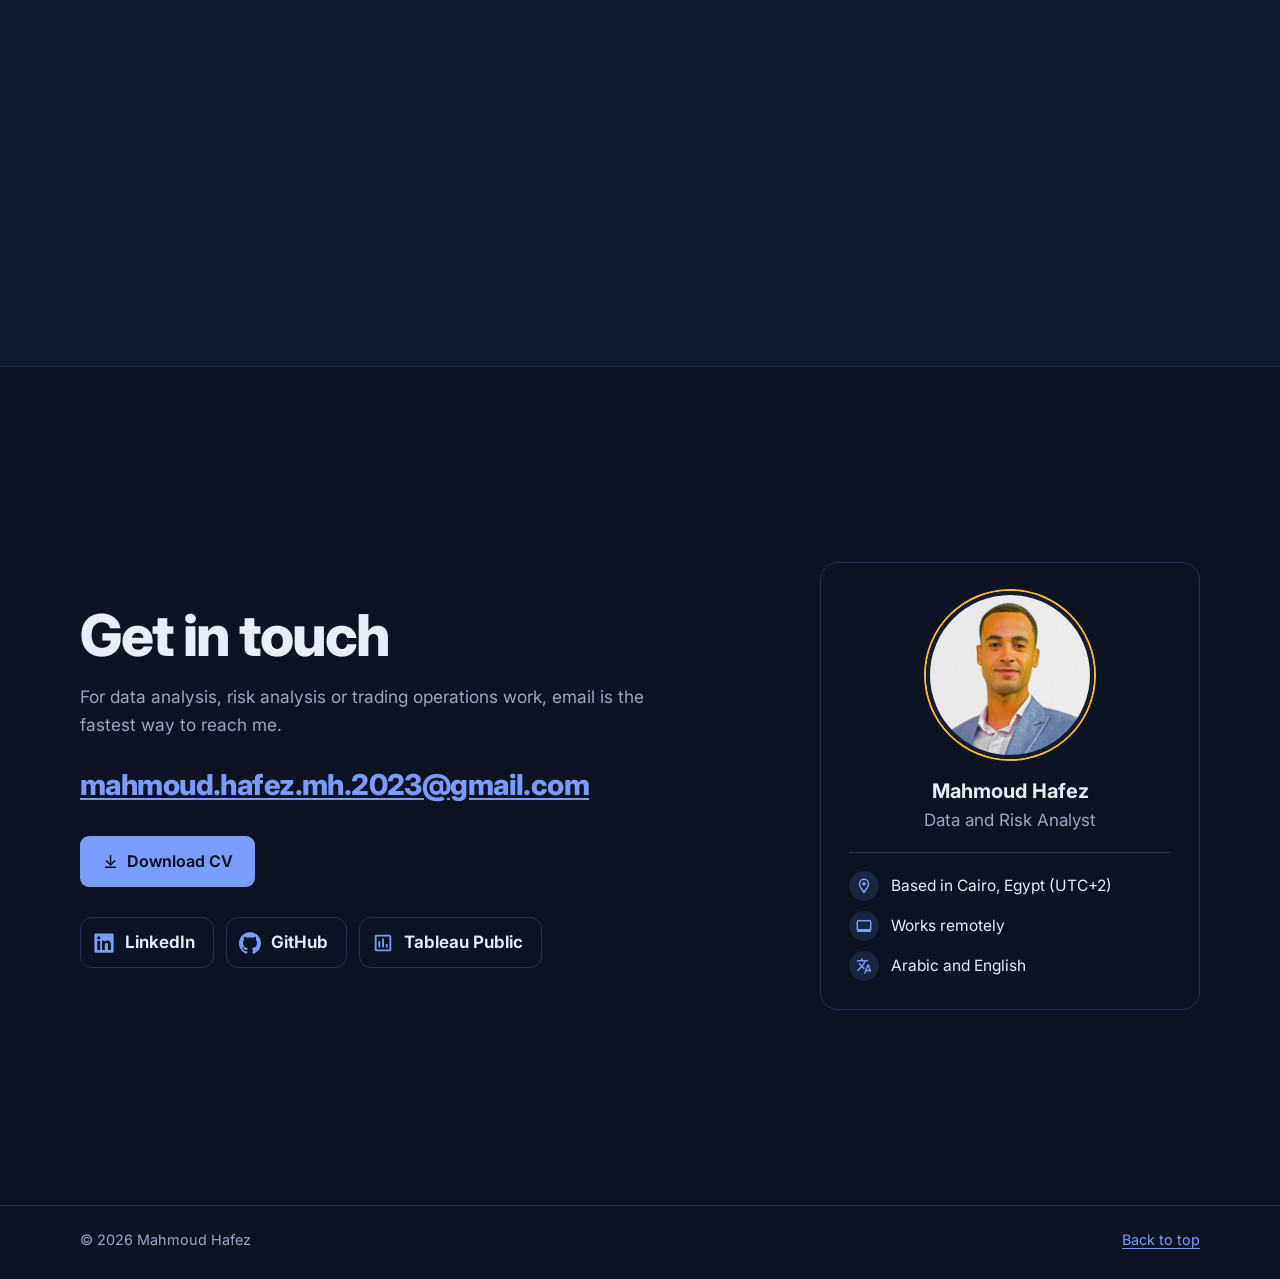
==== commit 93ca89f5: "Remove R from the site and CV; drop personal projects from the CV - Sales analysis is now five tools" ====
--- a/docs/index.html
+++ b/docs/index.html
@@ -105,7 +105,7 @@
             <h3>Data analysis</h3>
             <p>Taking a business question, finding the data that answers it and presenting the answer so someone can act on it.</p>
             <ul class="ticks">
-              <li>Cleaning and combining messy sources in Python, R and Excel</li>
+              <li>Cleaning and combining messy sources in Python, SQL and Excel</li>
               <li>Analysis in SQL on PostgreSQL and ClickHouse</li>
               <li>Dashboards and data stories in Tableau and Power BI</li>
               <li>Reports that end with a recommendation, not just a chart</li>
@@ -220,8 +220,8 @@
           <a class="card" href="projects/sales-analysis.html" data-reveal>
             <div class="card-img"><img src="images/Projects/Sales_analysis/Sales_anlysis_Tableau.JPG" alt="" loading="lazy"></div>
             <div class="card-body">
-              <h3>Sales analysis, answered in six tools</h3>
-              <p>A year of sales across 12 CSV files, analysed in Excel, SQL, R, Python, Tableau and Power BI.</p>
+              <h3>Sales analysis, answered in five tools</h3>
+              <p>A year of sales across 12 CSV files, analysed in Excel, SQL, Python, Tableau and Power BI.</p>
               <span class="more">Open the project <svg viewBox="0 0 24 24" fill="none" stroke="currentColor" stroke-width="2.2" stroke-linecap="round" stroke-linejoin="round" aria-hidden="true"><path d="M5 12h14M13 6l6 6-6 6"/></svg></span>
             </div>
           </a>
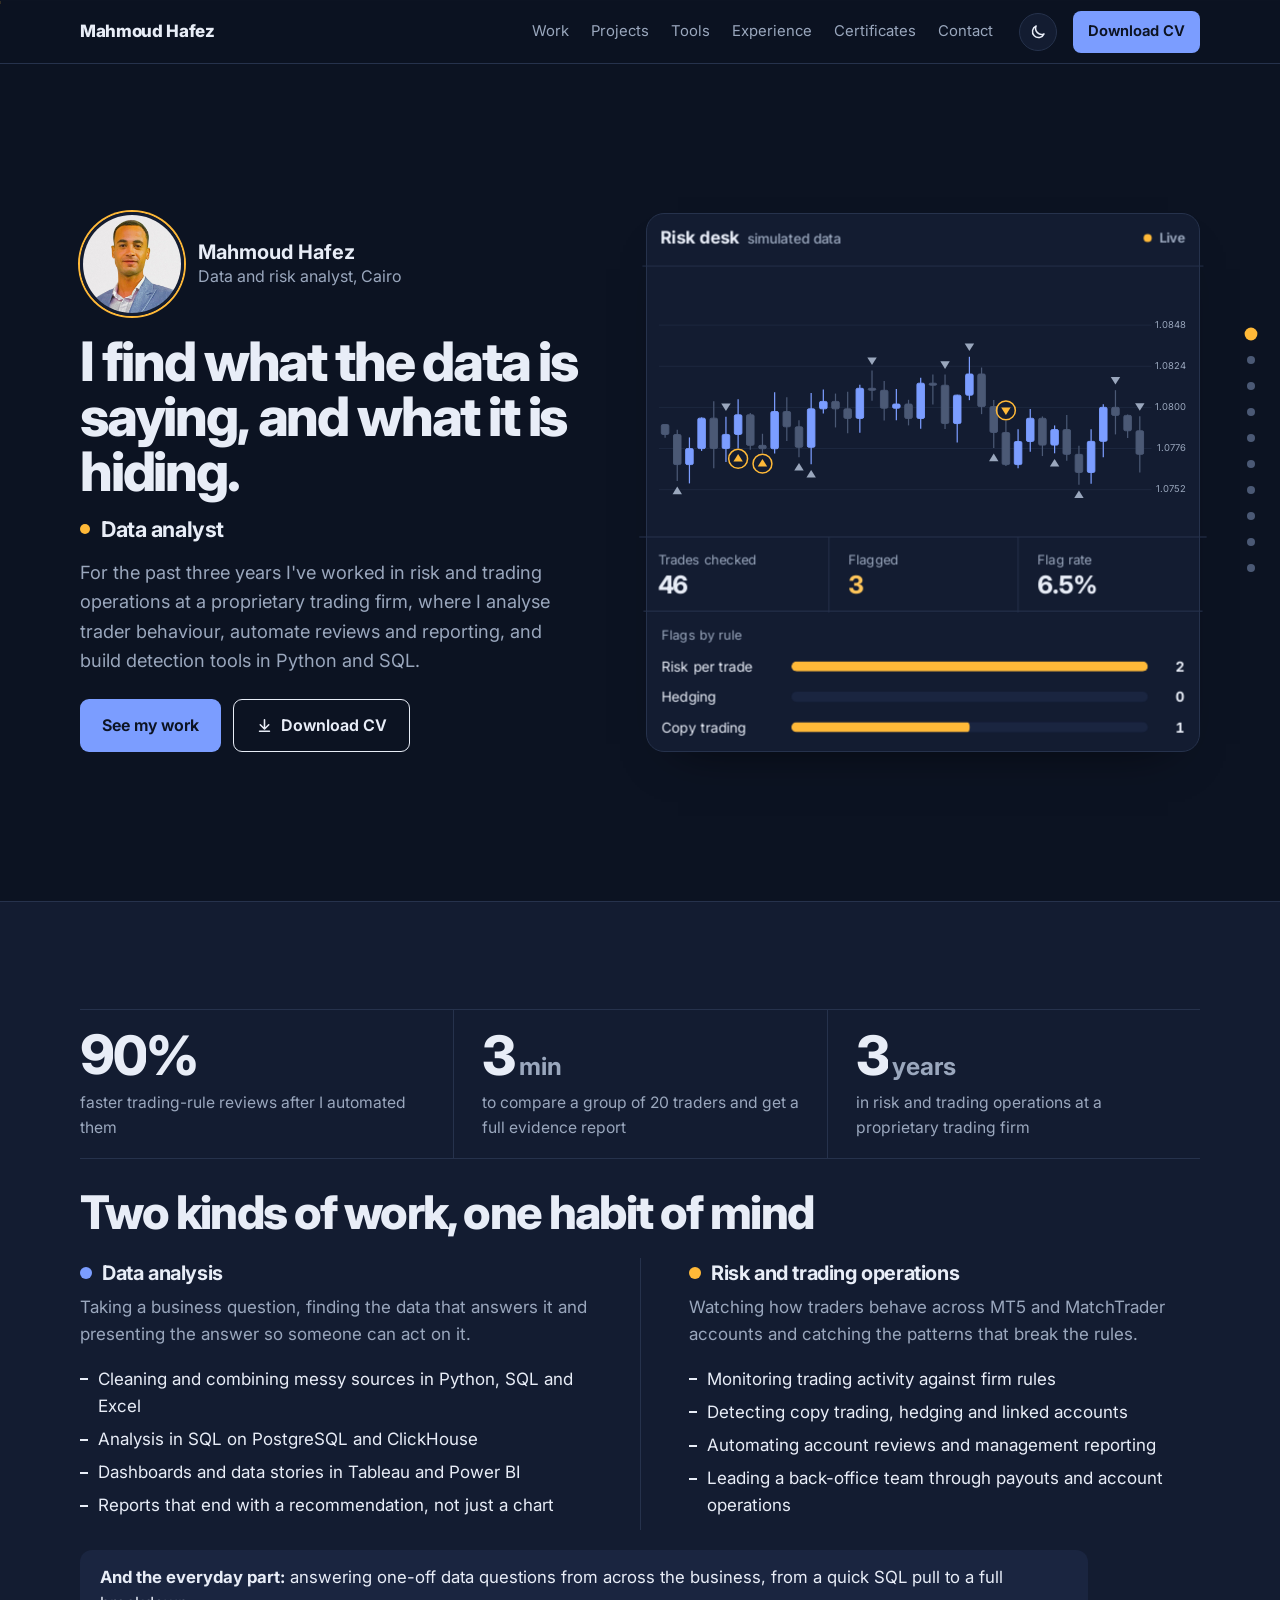
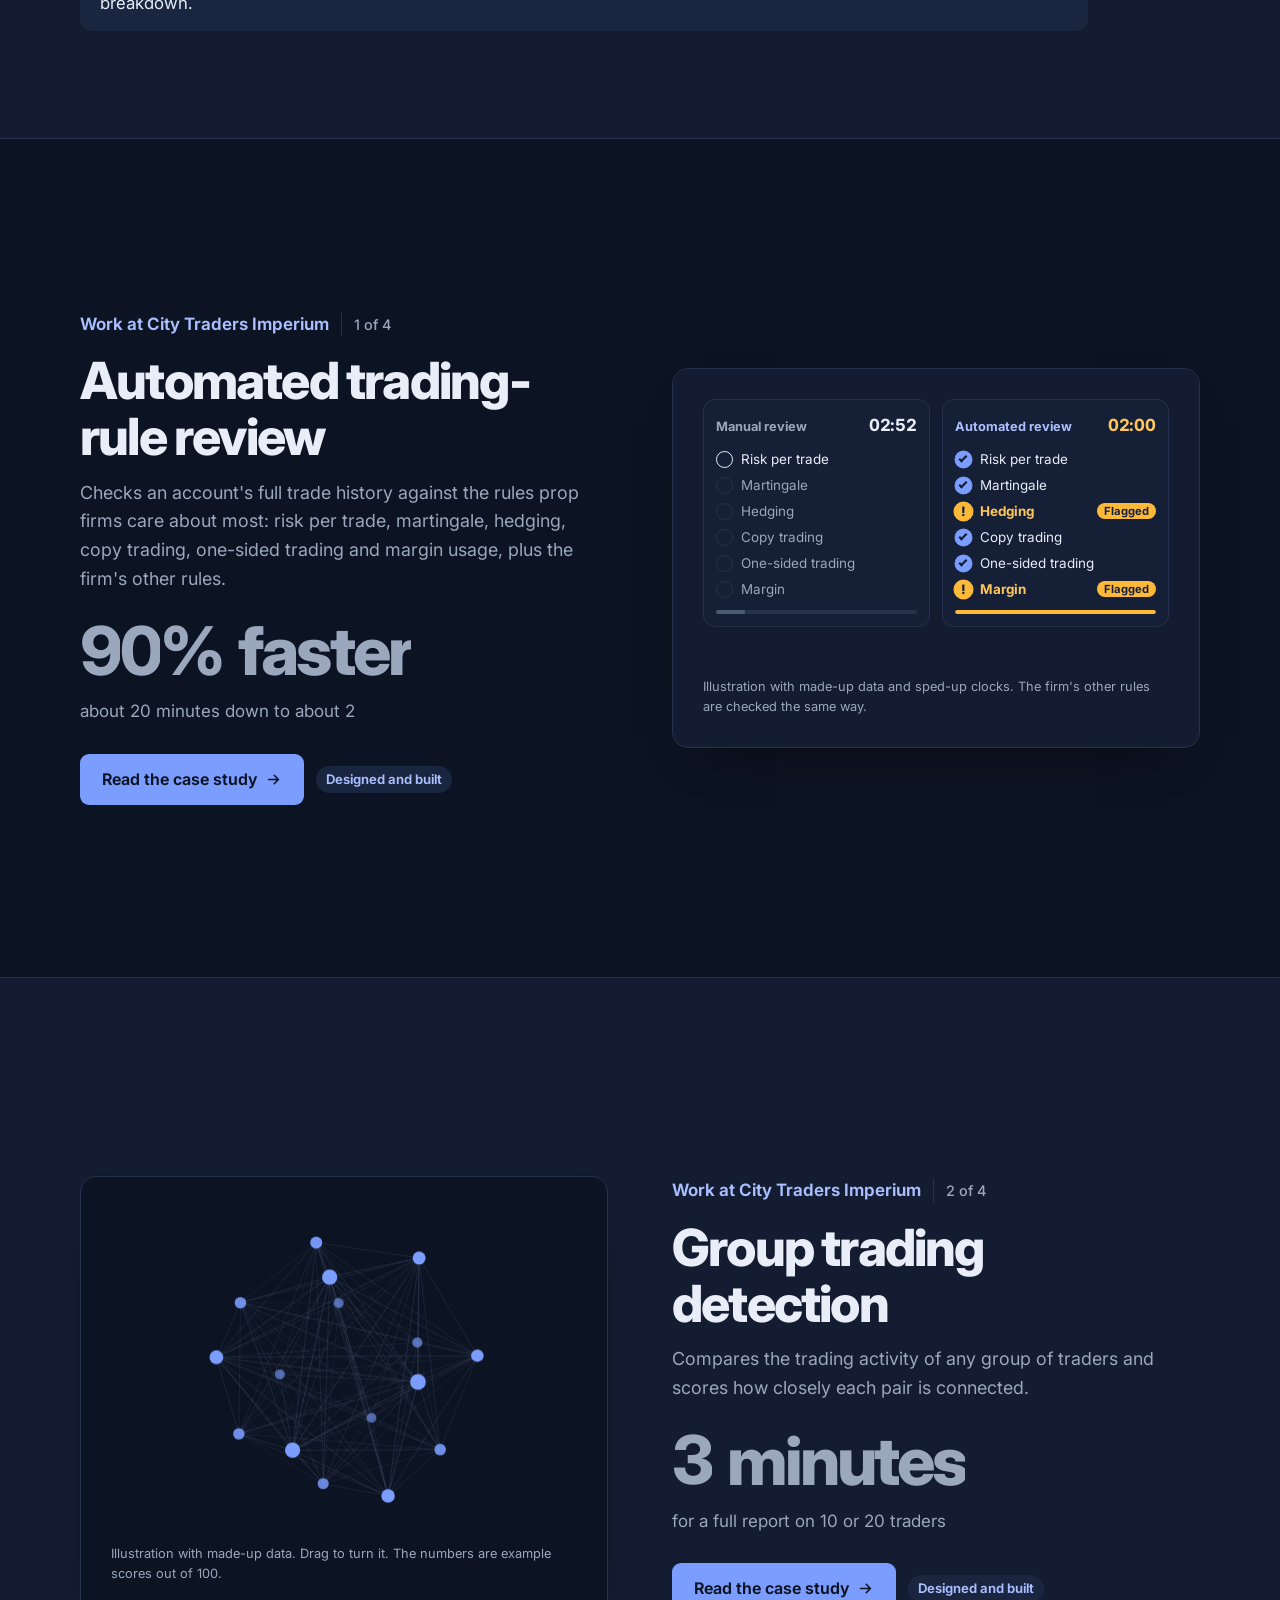
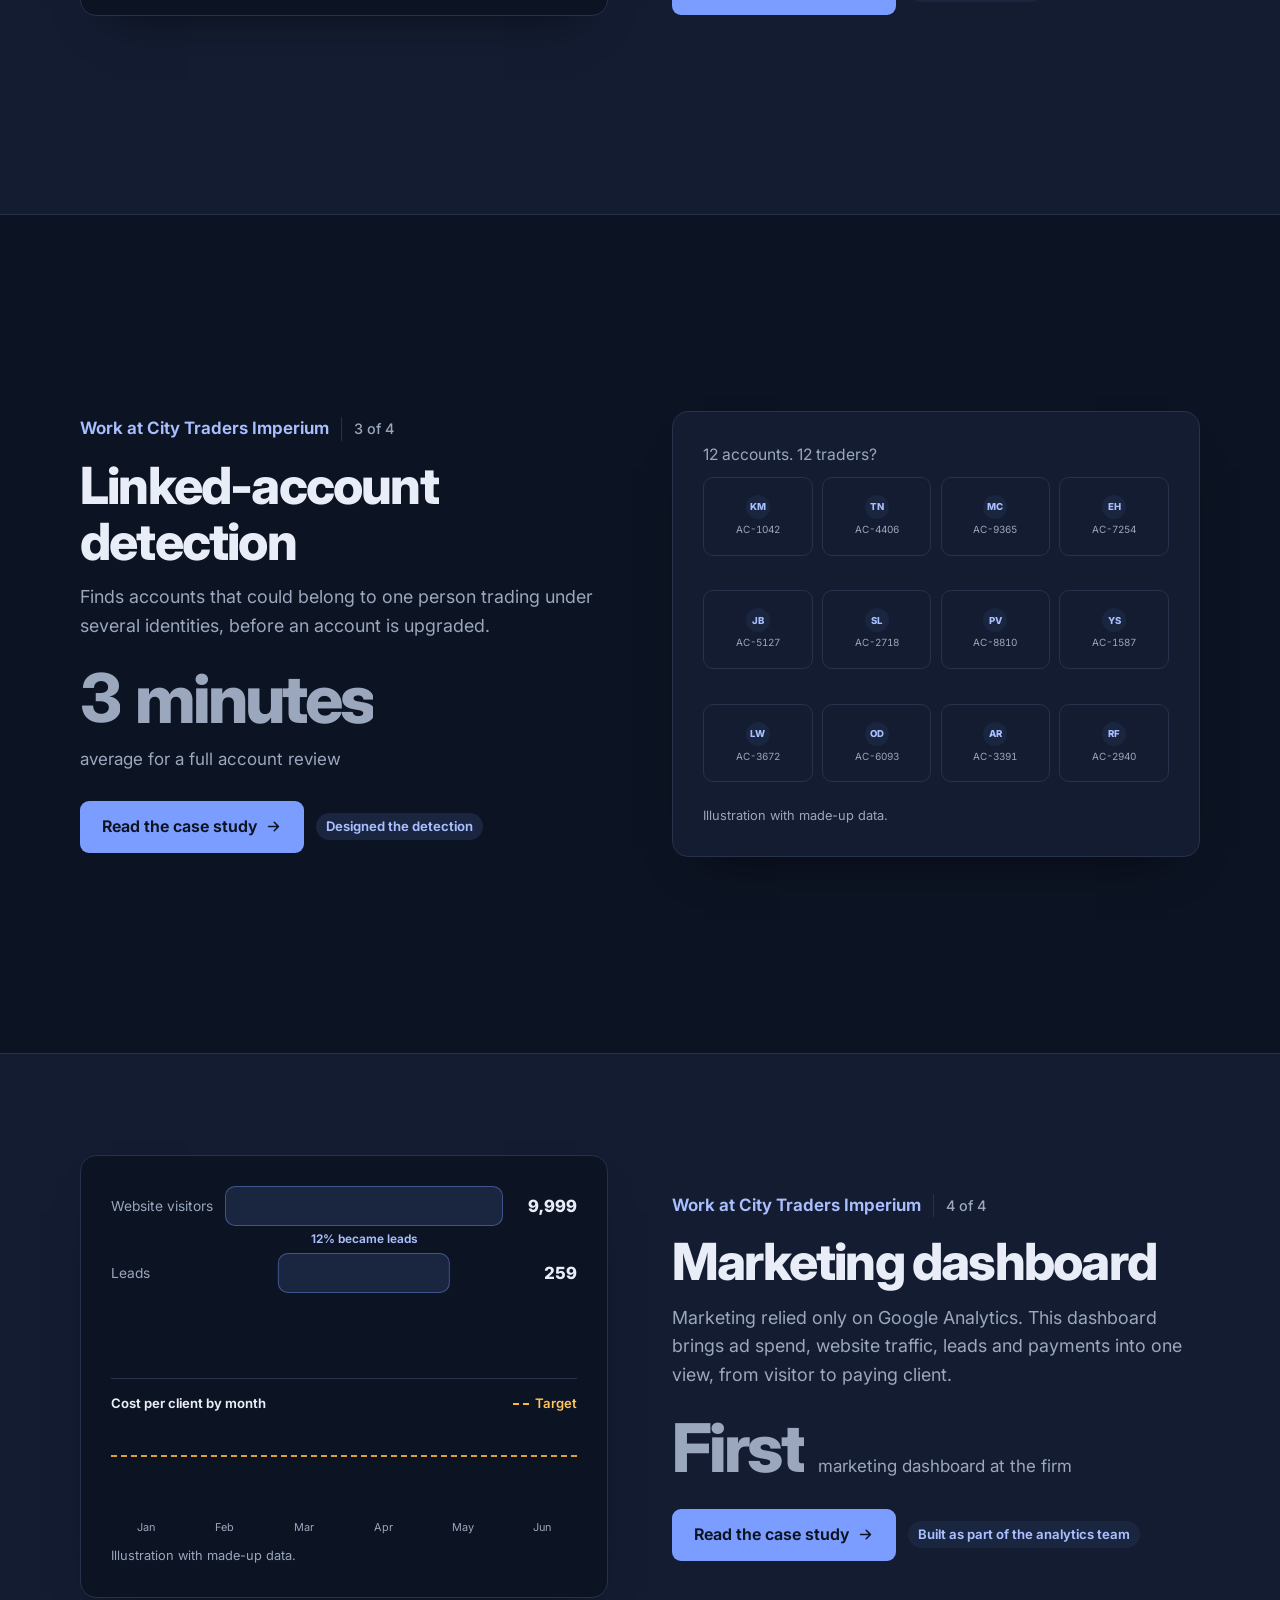
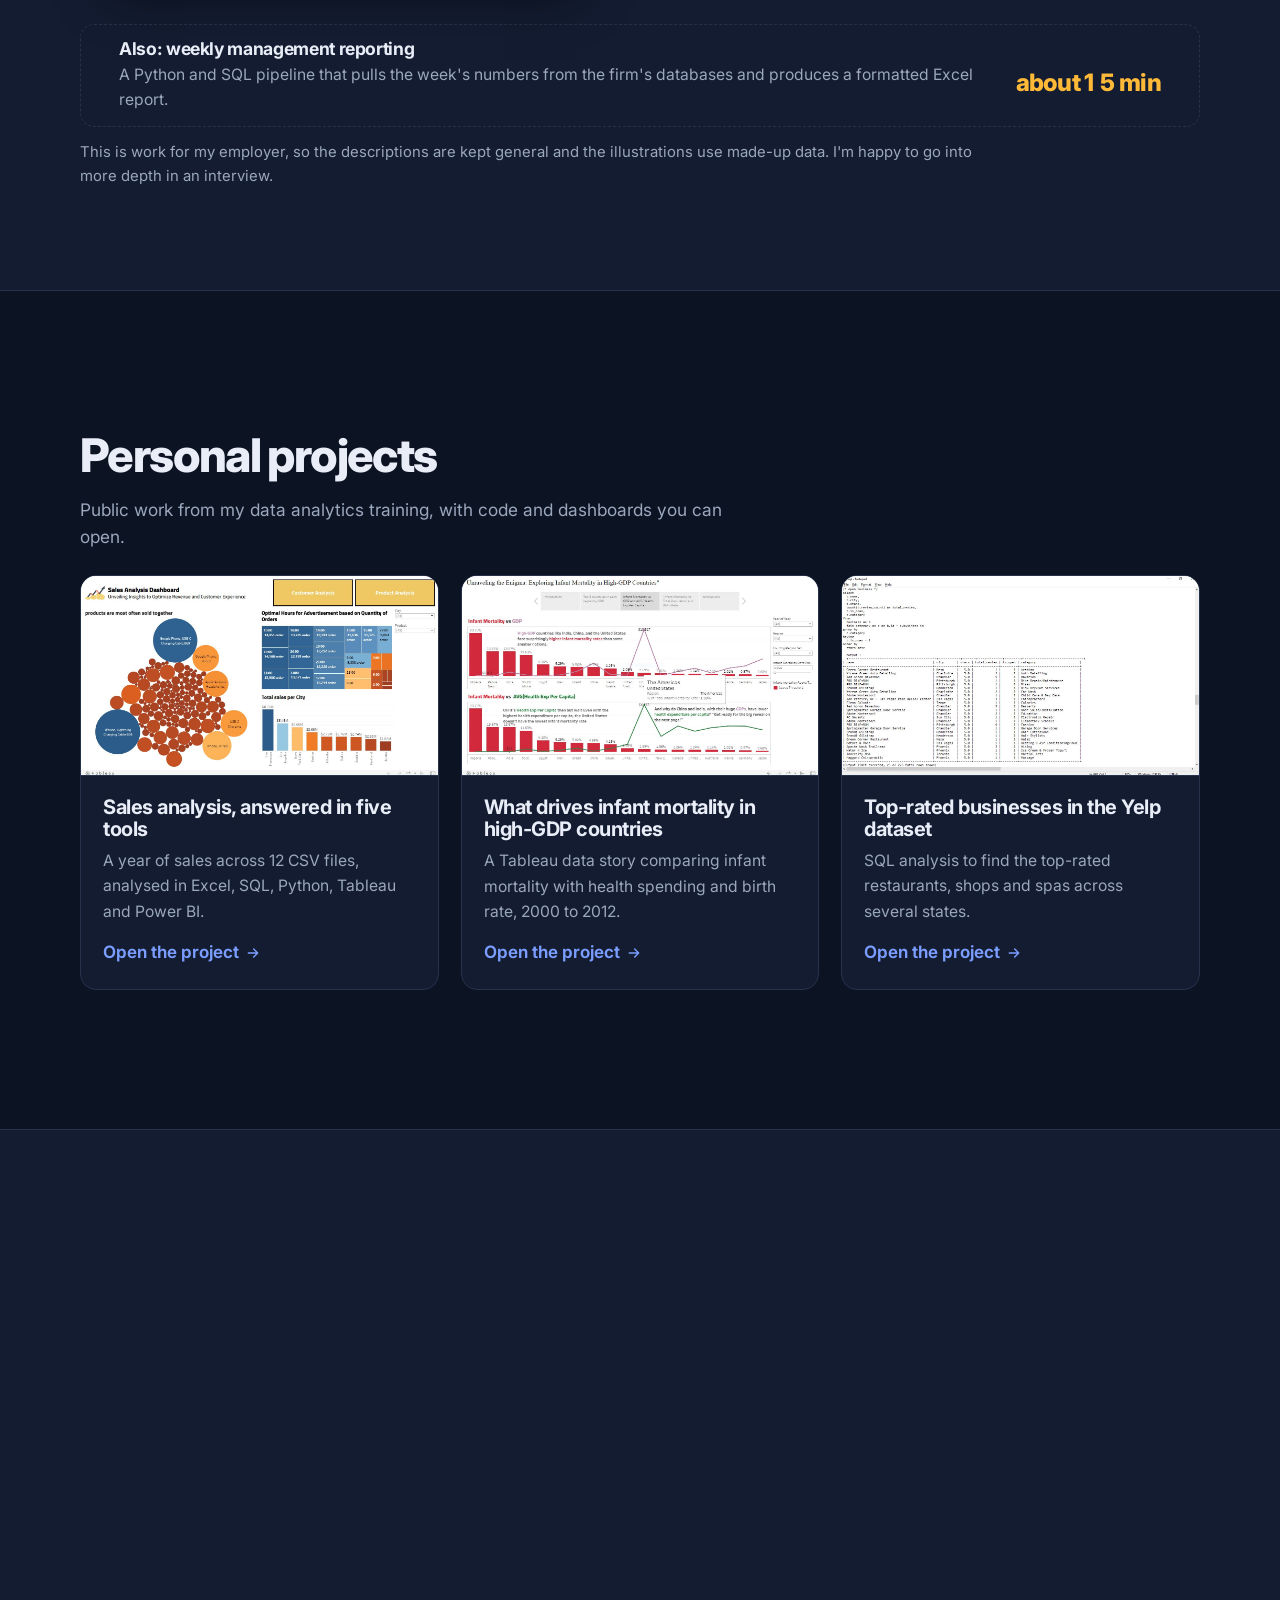
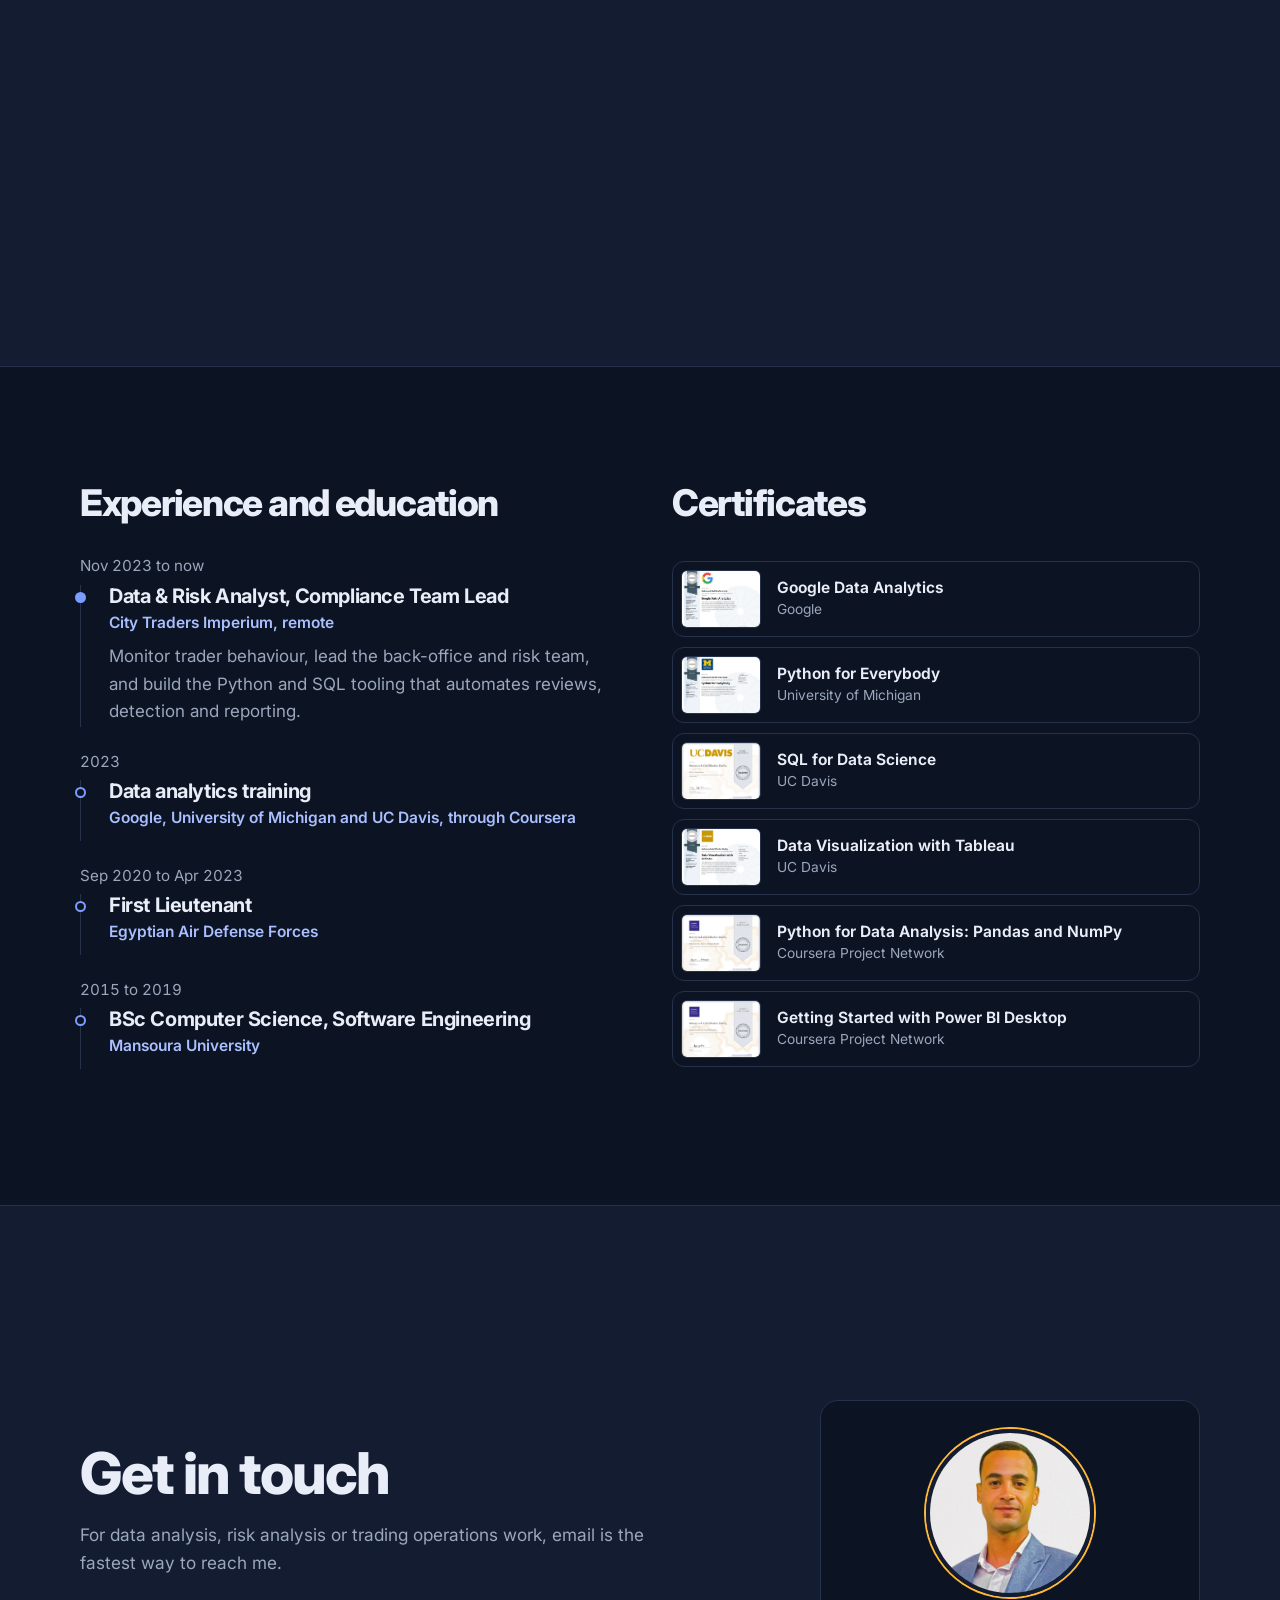
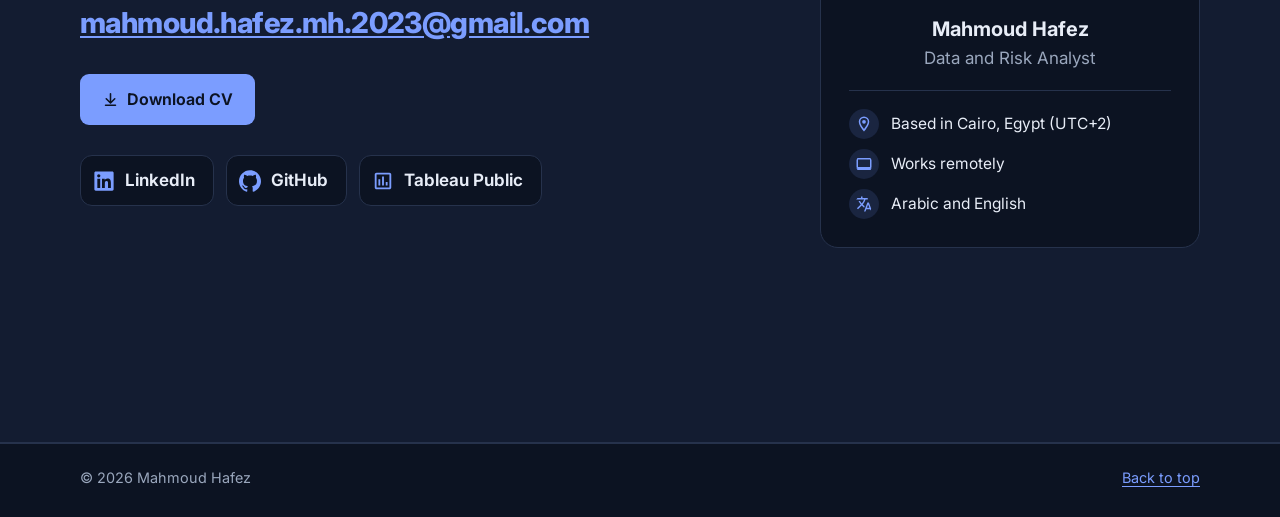
==== commit 7107690e: "Add the marketing dashboard case study (site and CV) - New work screen and project page: the firm's " ====
--- a/docs/index.html
+++ b/docs/index.html
@@ -130,7 +130,7 @@
       <div class="shell">
         <div class="case-screen">
           <div class="case-copy" data-reveal>
-            <p class="kicker">Work at City Traders Imperium<span>1 of 3</span></p>
+            <p class="kicker">Work at City Traders Imperium<span>1 of 4</span></p>
             <h2>Automated trading-rule review</h2>
             <p class="sub">Checks an account's full trade history against the rules prop firms care about most: risk per trade, martingale, hedging, copy trading, one-sided trading and margin usage, plus the firm's other rules.</p>
             <div class="outcome"><strong>90% faster</strong><span>about 20 minutes down to about 2</span></div>
@@ -163,7 +163,7 @@
       <div class="shell">
         <div class="case-screen flip">
           <div class="case-copy" data-reveal>
-            <p class="kicker">Work at City Traders Imperium<span>2 of 3</span></p>
+            <p class="kicker">Work at City Traders Imperium<span>2 of 4</span></p>
             <h2>Group trading detection</h2>
             <p class="sub">Compares the trading activity of any group of traders and scores how closely each pair is connected.</p>
             <div class="outcome"><strong>3 minutes</strong><span>for a full report on 10 or 20 traders</span></div>
@@ -184,7 +184,7 @@
       <div class="shell">
         <div class="case-screen">
           <div class="case-copy" data-reveal>
-            <p class="kicker">Work at City Traders Imperium<span>3 of 3</span></p>
+            <p class="kicker">Work at City Traders Imperium<span>3 of 4</span></p>
             <h2>Linked-account detection</h2>
             <p class="sub">Finds accounts that could belong to one person trading under several identities, before an account is upgraded.</p>
             <div class="outcome"><strong>3 minutes</strong><span>average for a full account review</span></div>
@@ -201,6 +201,47 @@
             <p class="viz-note">Illustration with made-up data.</p>
           </div>
         </div>
+      </div>
+    </section>
+
+    <section class="screen alt" id="work-4" data-label="Marketing dashboard">
+      <div class="shell">
+        <div class="case-screen flip">
+          <div class="case-copy" data-reveal>
+            <p class="kicker">Work at City Traders Imperium<span>4 of 4</span></p>
+            <h2>Marketing dashboard</h2>
+            <p class="sub">Marketing relied only on Google Analytics. This dashboard brings ad spend, website traffic, leads and payments into one view, from visitor to paying client.</p>
+            <div class="outcome"><strong>First</strong><span>marketing dashboard at the firm</span></div>
+            <div class="actions">
+              <a class="btn btn-solid" href="projects/marketing-dashboard.html">Read the case study <svg viewBox="0 0 24 24" fill="none" stroke="currentColor" stroke-width="2.2" stroke-linecap="round" stroke-linejoin="round" aria-hidden="true"><path d="M5 12h14M13 6l6 6-6 6"/></svg></a>
+              <span class="role-tag">Built as part of the analytics team</span>
+            </div>
+          </div>
+          <div class="case-viz" data-reveal style="--d:.15s">
+            <div class="funnel" data-funnel role="img" aria-label="Animation: a marketing funnel narrows from 10,000 website visitors to 1,200 leads to 180 paying clients. Below it, cost per client is shown month by month against a target line, and one month that goes over the target is flagged.">
+              <div class="fn-rows">
+                <div class="fn-row" style="--w:100%"><span class="fn-label">Website visitors</span><span class="fn-track"><span class="fn-bar"></span></span><b data-to="10000">10,000</b></div>
+                <p class="fn-rate">12% became leads</p>
+                <div class="fn-row" style="--w:62%"><span class="fn-label">Leads</span><span class="fn-track"><span class="fn-bar"></span></span><b data-to="1200">1,200</b></div>
+                <p class="fn-rate">15% became clients</p>
+                <div class="fn-row" style="--w:34%"><span class="fn-label">Paying clients</span><span class="fn-track"><span class="fn-bar"></span></span><b data-to="180">180</b></div>
+              </div>
+              <div class="fn-cost">
+                <p class="fn-cost-title">Cost per client by month <span>Target</span></p>
+                <div class="fn-months">
+                  <div style="--h:62%"><i></i><small>Jan</small></div>
+                  <div style="--h:55%"><i></i><small>Feb</small></div>
+                  <div style="--h:70%"><i></i><small>Mar</small></div>
+                  <div class="over" style="--h:92%"><i></i><small>Apr</small><em>Over target</em></div>
+                  <div style="--h:66%"><i></i><small>May</small></div>
+                  <div style="--h:58%"><i></i><small>Jun</small></div>
+                  <span class="fn-target"></span>
+                </div>
+              </div>
+            </div>
+            <p class="viz-note">Illustration with made-up data.</p>
+          </div>
+        </div>
         <div class="minor" data-reveal style="--d:.25s">
           <div>
             <h3>Also: weekly management reporting</h3>
@@ -212,7 +253,7 @@
       </div>
     </section>
 
-    <section class="screen alt" id="projects" data-label="Personal projects">
+    <section class="screen" id="projects" data-label="Personal projects">
       <div class="shell">
         <h2 data-reveal>Personal projects</h2>
         <p class="sub" data-reveal>Public work from my data analytics training, with code and dashboards you can open.</p>
@@ -245,7 +286,7 @@
       </div>
     </section>
 
-    <section class="screen" id="tools" data-label="Tools">
+    <section class="screen alt" id="tools" data-label="Tools">
       <div class="shell">
         <h2 data-reveal>Tools I work with</h2>
         <div class="toolgrid">
@@ -304,7 +345,7 @@
       </div>
     </section>
 
-    <section class="screen alt" id="experience" data-label="Experience and certificates">
+    <section class="screen" id="experience" data-label="Experience and certificates">
       <div class="shell duo">
         <div id="path">
           <h2 data-reveal>Experience and education</h2>
@@ -354,7 +395,7 @@
       </div>
     </section>
 
-    <section class="screen" id="contact" data-label="Contact">
+    <section class="screen alt" id="contact" data-label="Contact">
       <div class="shell contact-wrap">
         <div class="contact solo">
           <h2 data-reveal>Get in touch</h2>
--- a/docs/css/site.css
+++ b/docs/css/site.css
@@ -546,3 +546,37 @@
   .contact-wrap { grid-template-columns: 1fr; }
   .me { justify-self: start; }
 }
+
+/* Marketing funnel: visitors narrow to clients, then cost per client by month against a target */
+.funnel { display: grid; gap: 18px; }
+.fn-rows { display: grid; gap: 4px; }
+.fn-row { position: relative; display: grid; grid-template-columns: 104px 1fr 64px; align-items: center; gap: 10px; height: 40px; }
+.fn-track { position: relative; height: 100%; }
+.fn-bar { position: absolute; top: 0; bottom: 0; left: 50%; width: var(--w); transform: translateX(-50%) scaleX(0); border-radius: 10px; background: var(--tint); border: 1px solid color-mix(in srgb, var(--blue) 40%, transparent); transition: transform 0.9s cubic-bezier(0.3, 0.7, 0.2, 1); }
+.fn-row:last-of-type .fn-bar { background: color-mix(in srgb, var(--amber) 22%, var(--surface)); border-color: var(--amber); }
+.fn-label, .fn-row b { position: relative; z-index: 1; opacity: 0; transition: opacity 0.4s 0.4s; }
+.fn-label { font-size: 0.86rem; color: var(--muted); }
+.fn-row b { text-align: right; }
+.fn-row b { font-size: 1.05rem; font-weight: 800; font-variant-numeric: tabular-nums; }
+.fn-rate { margin: 0 64px 0 104px; padding: 0 10px; text-align: center; font-size: 0.74rem; font-weight: 650; color: var(--blue-deep); opacity: 0; transition: opacity 0.4s; }
+.funnel .on .fn-bar { transform: translateX(-50%) scaleX(1); }
+.funnel .on .fn-label, .funnel .on b, .funnel .fn-rate.on { opacity: 1; }
+.fn-cost { padding-top: 14px; border-top: 1px solid var(--rule); }
+.fn-cost-title { display: flex; justify-content: space-between; margin: 0 0 10px; font-size: 0.82rem; font-weight: 650; }
+.fn-cost-title span { color: var(--amber-ink); font-weight: 600; display: inline-flex; align-items: center; gap: 6px; }
+.fn-cost-title span::before { content: ""; width: 16px; border-top: 2px dashed var(--amber); }
+.fn-months { position: relative; display: grid; grid-template-columns: repeat(6, 1fr); gap: 10px; height: 96px; margin-top: 26px; align-items: end; padding-bottom: 18px; }
+.fn-months div { position: relative; height: 100%; display: flex; align-items: flex-end; justify-content: center; }
+.fn-months i { display: block; width: 62%; height: var(--h); border-radius: 5px 5px 2px 2px; background: var(--blue); transform: scaleY(0); transform-origin: bottom; transition: transform 0.55s cubic-bezier(0.3, 0.7, 0.2, 1), background-color 0.3s; }
+.fn-months small { position: absolute; bottom: -18px; font-size: 0.68rem; color: var(--muted); }
+.fn-months .on i { transform: none; }
+.fn-months .over.flag i { background: var(--amber); }
+.fn-months em { position: absolute; bottom: calc(var(--h) + 6px); left: 50%; transform: translate(-50%, 4px); white-space: nowrap; font-style: normal; font-size: 0.66rem; font-weight: 700; padding: 1px 7px; border-radius: 999px; background: var(--amber); color: #14213d; opacity: 0; transition: opacity 0.3s, transform 0.3s; z-index: 2; }
+.fn-months .over.flag em { opacity: 1; transform: translate(-50%, 0); }
+.fn-target { position: absolute; left: 0; right: 0; bottom: calc(18px + 78px * 0.78); border-top: 2px dashed var(--amber); opacity: 0.85; pointer-events: none; }
+@media (max-width: 420px) {
+  .fn-row { grid-template-columns: 82px 1fr 52px; gap: 8px; }
+  .fn-label { font-size: 0.78rem; }
+  .fn-row b { font-size: 0.95rem; }
+  .fn-rate { margin: 0; white-space: nowrap; }
+}
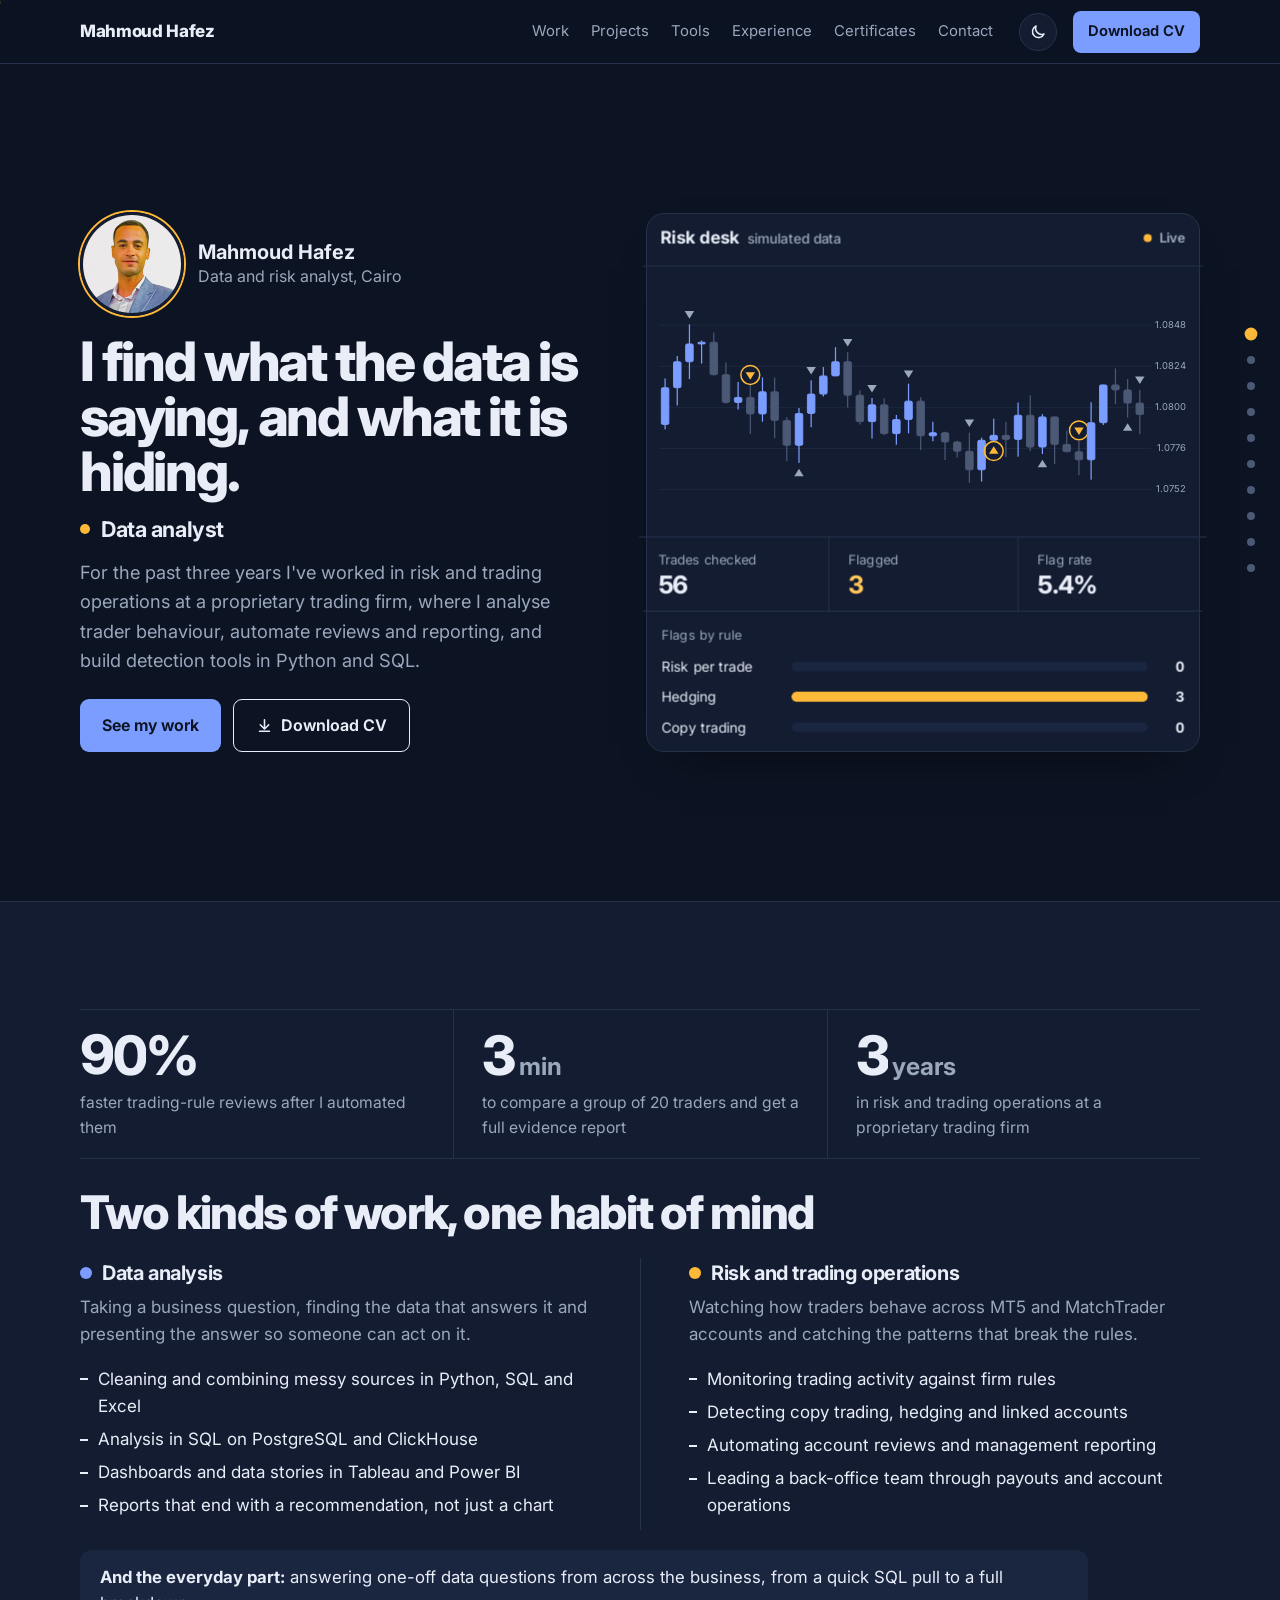
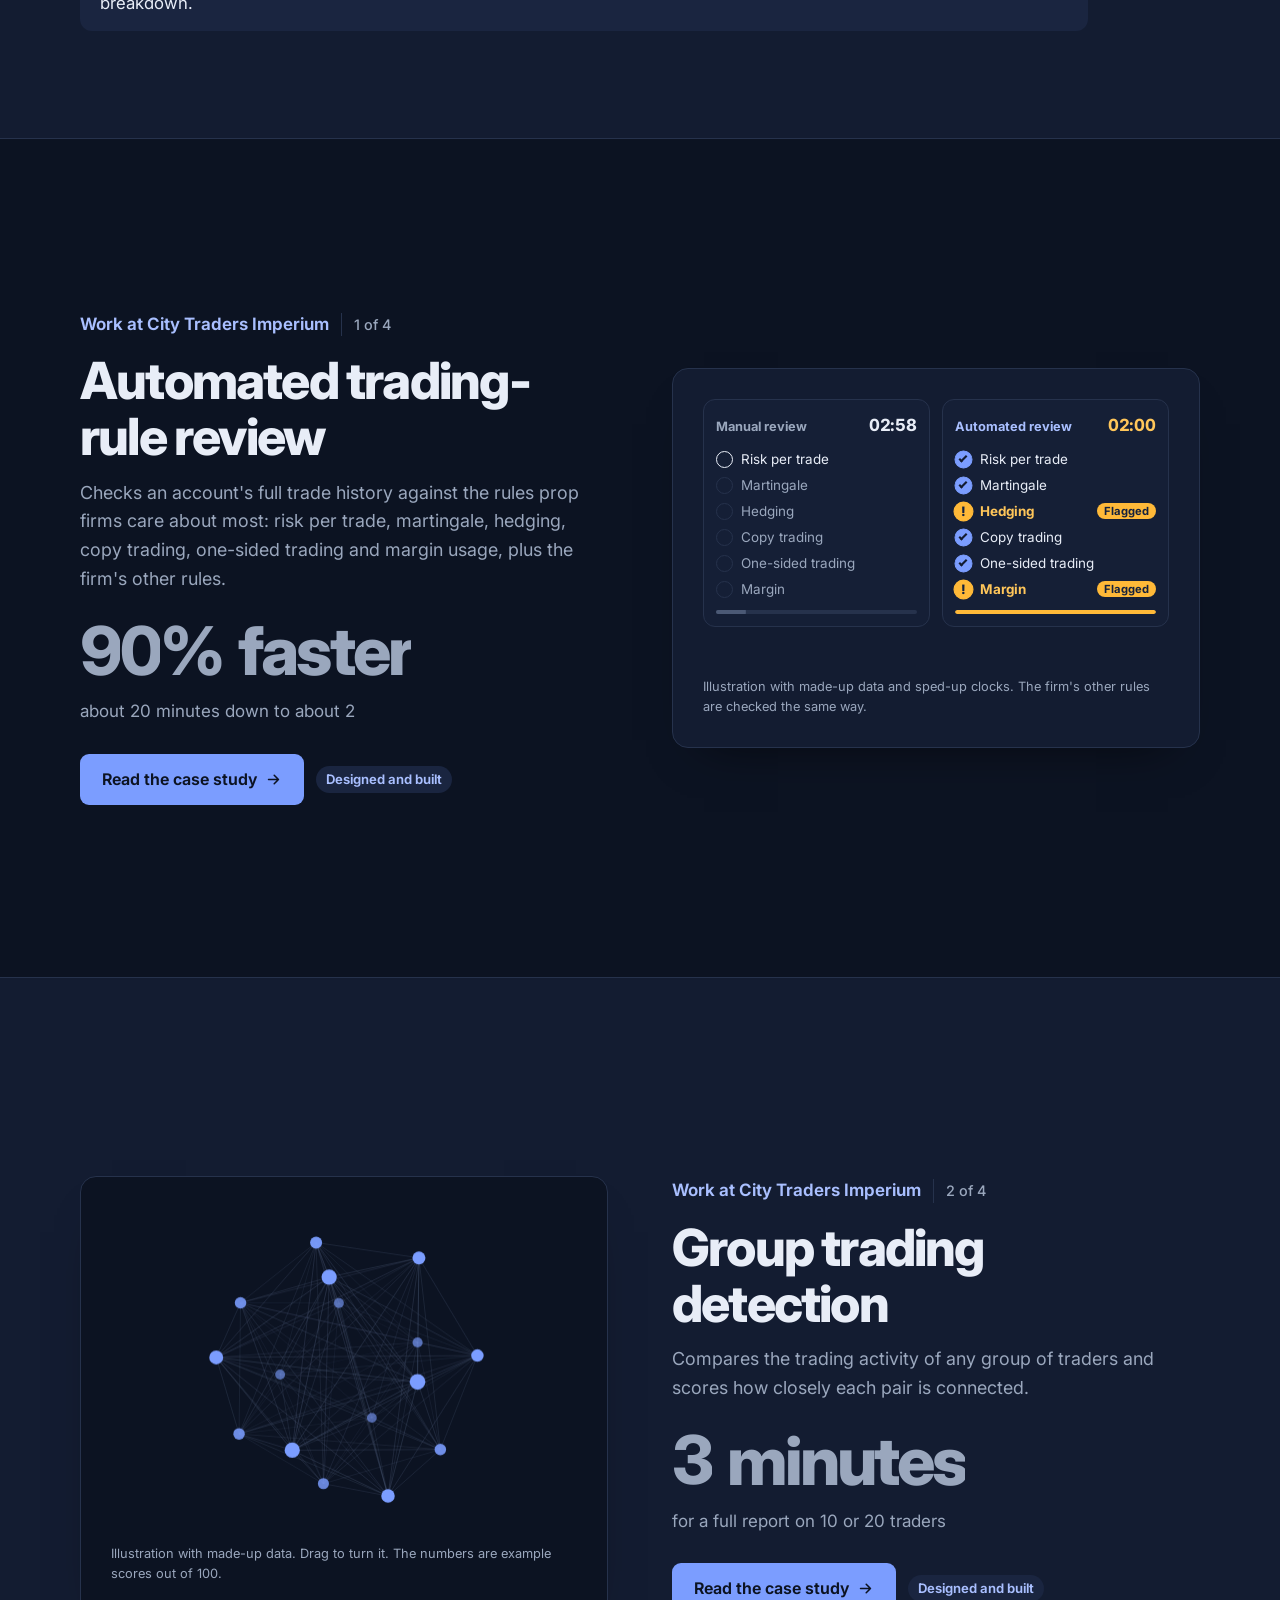
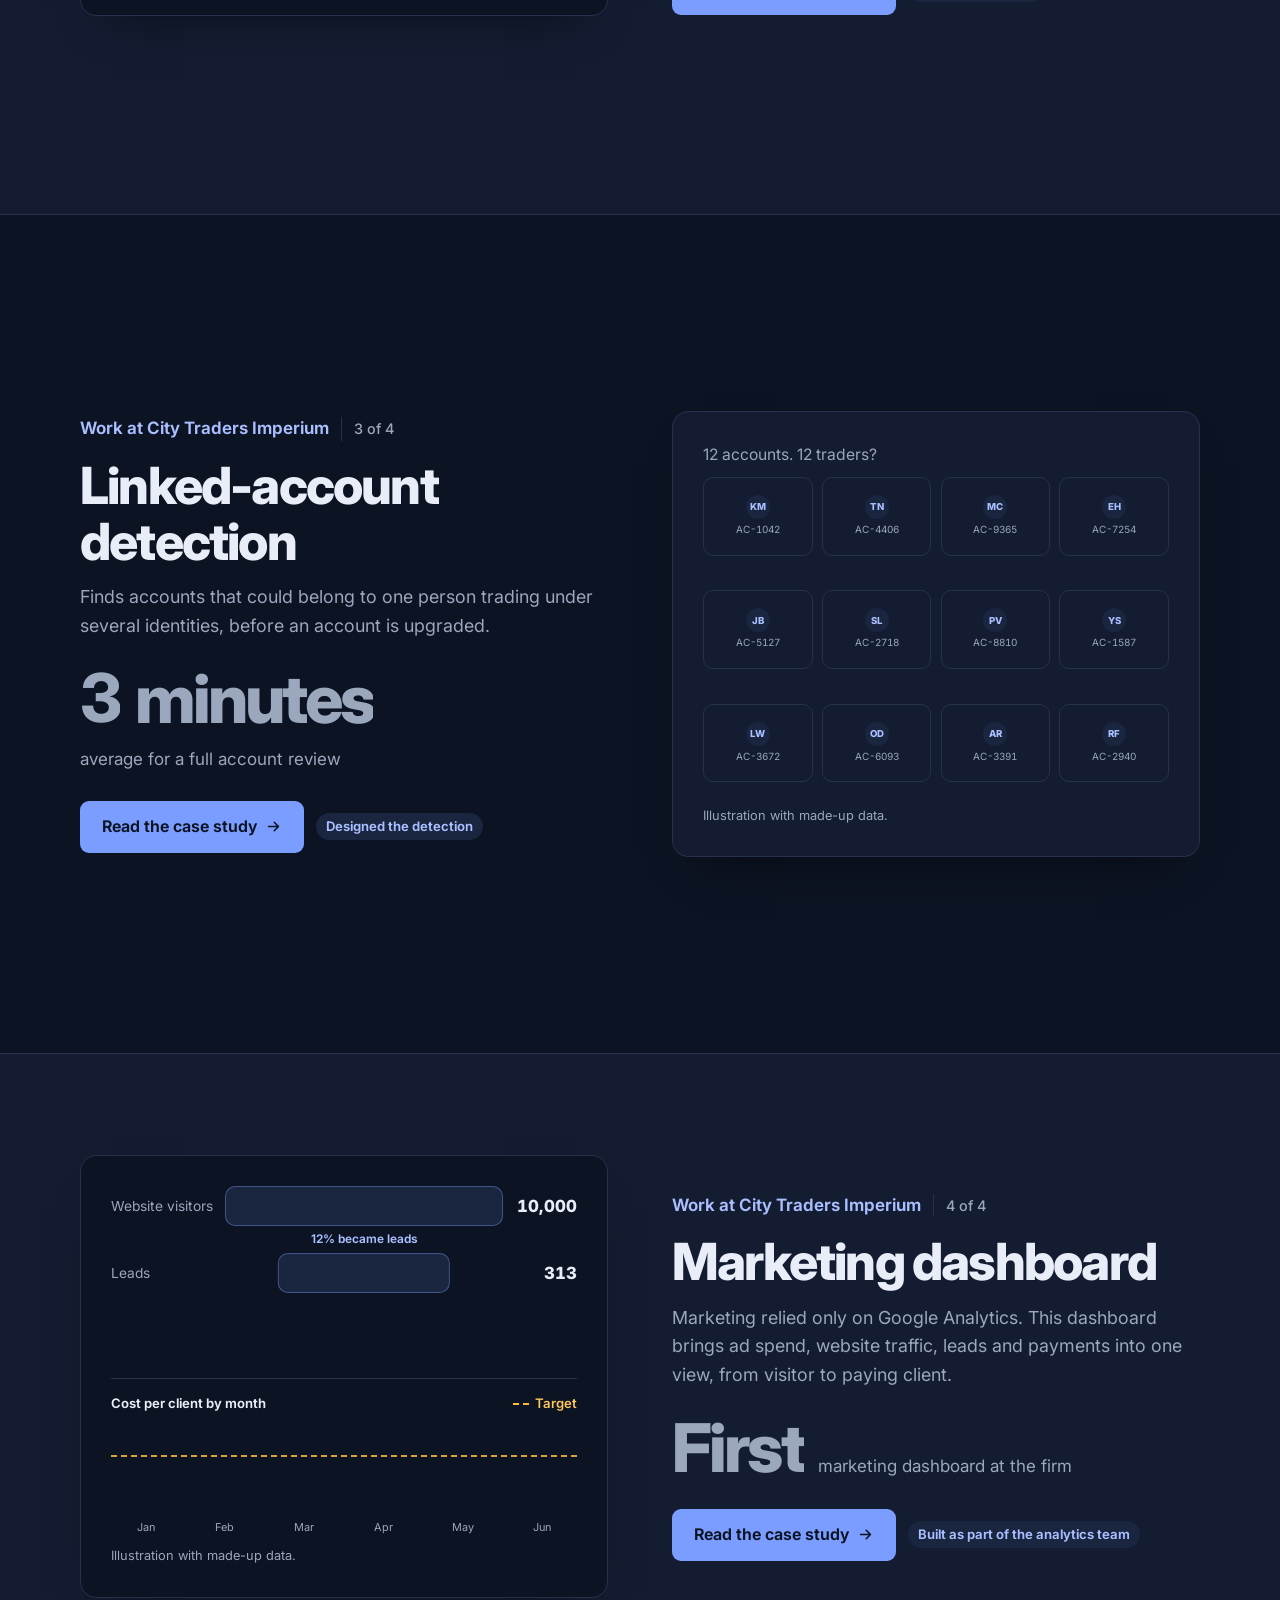
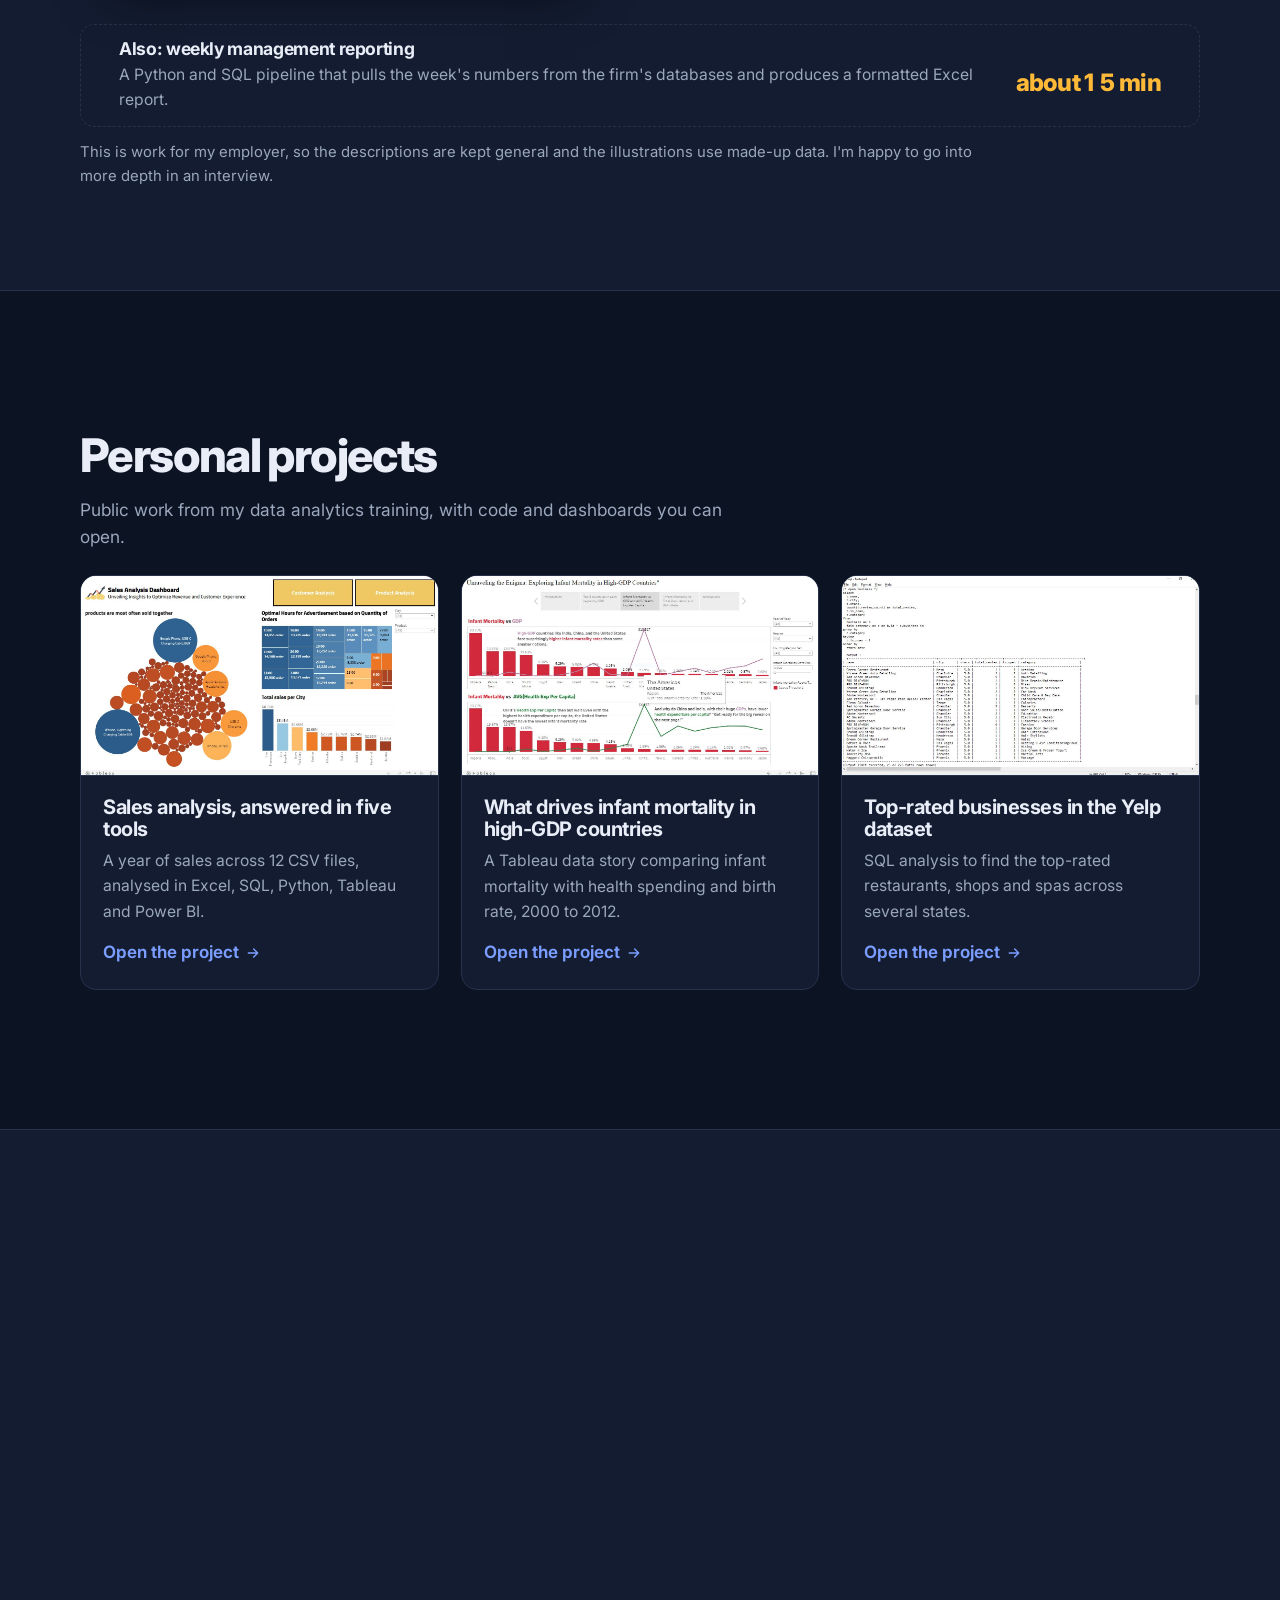
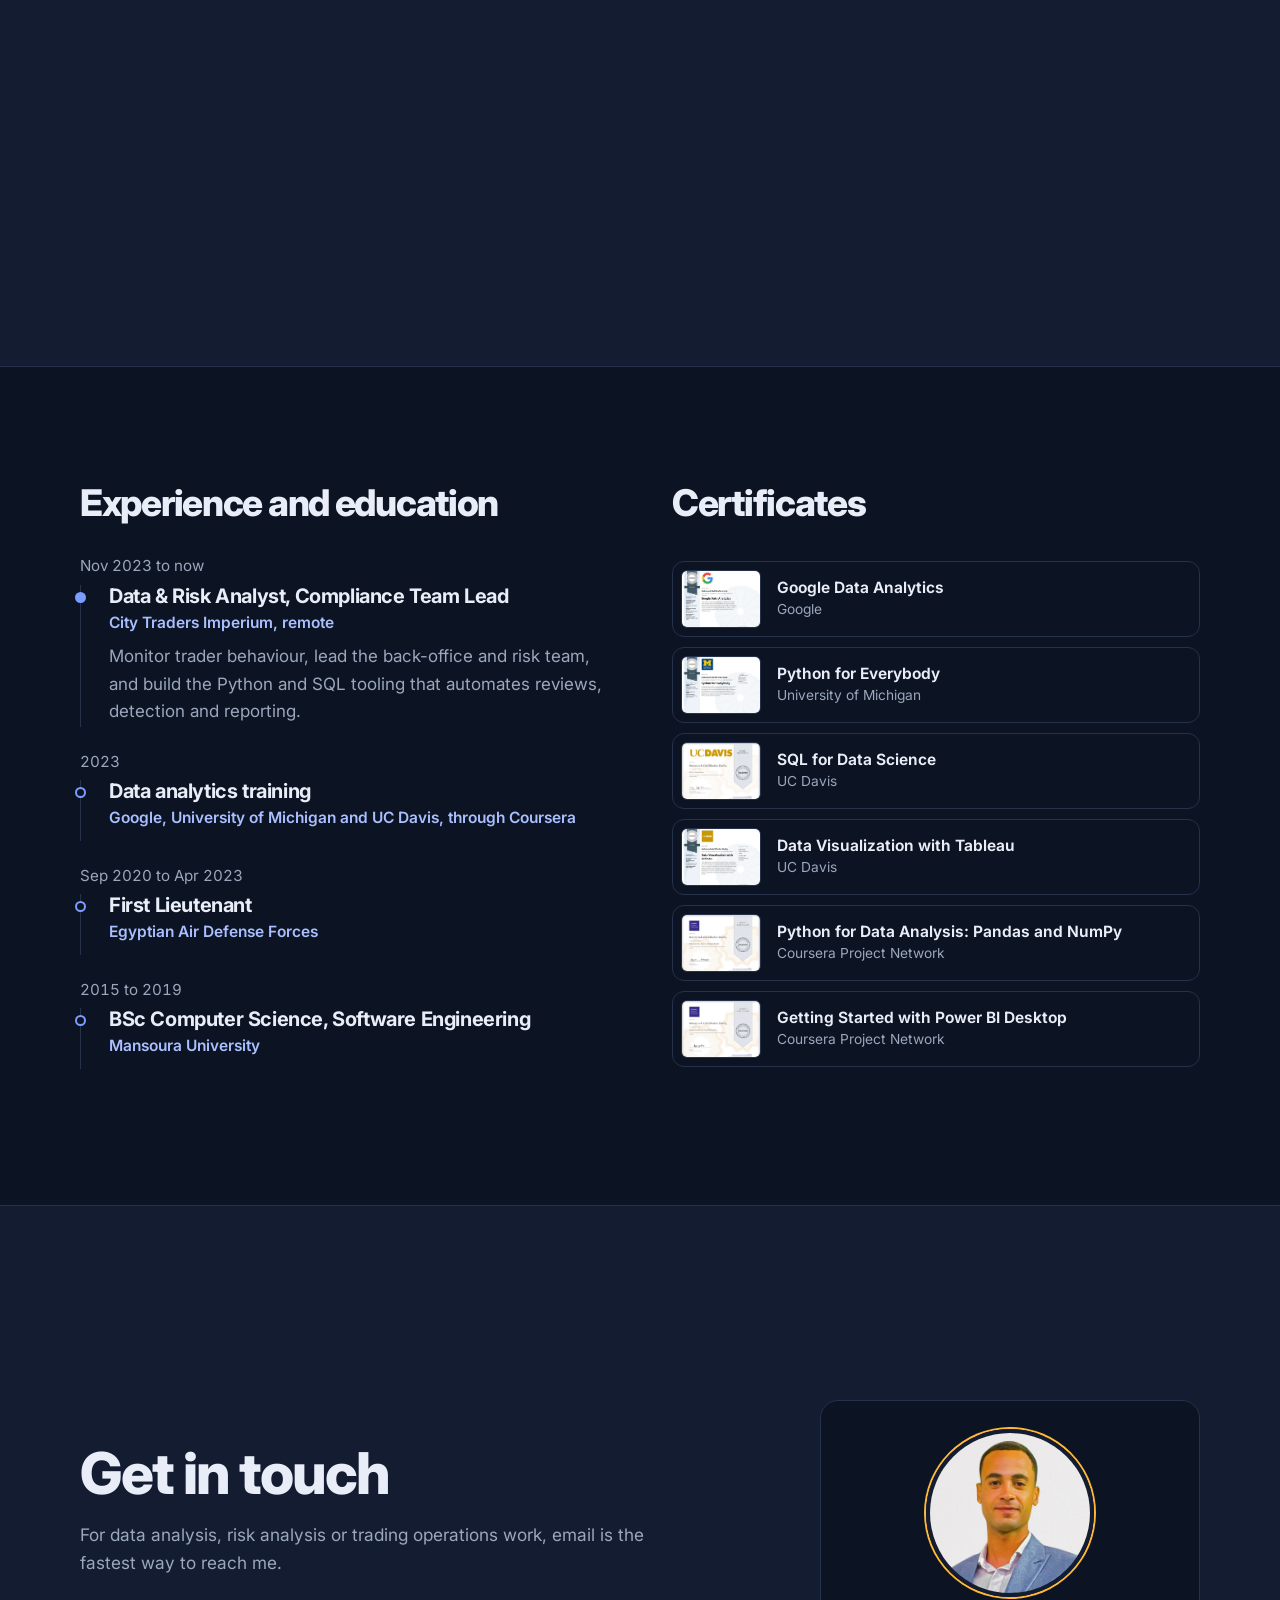
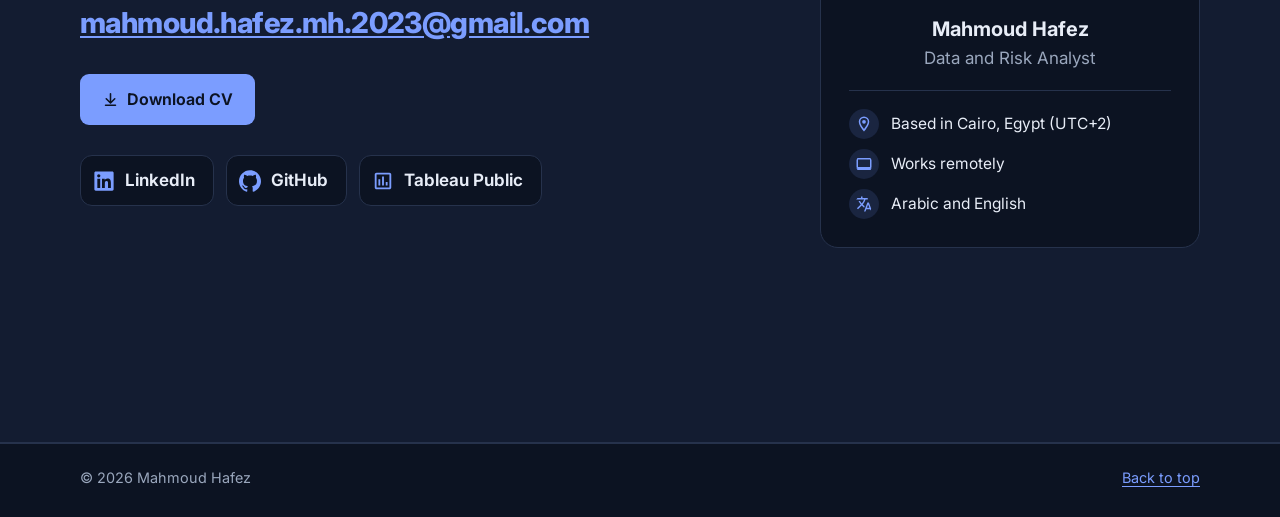
==== commit f26173eb: "Version the CSS and JS links so browsers load updates straight away Co-Authored-By: Claude Opus 5.5 " ====
--- a/docs/index.html
+++ b/docs/index.html
@@ -22,7 +22,7 @@
   <link rel="preconnect" href="https://fonts.googleapis.com">
   <link rel="preconnect" href="https://fonts.gstatic.com" crossorigin>
   <link href="https://fonts.googleapis.com/css2?family=Inter:opsz,wght@14..32,400..800&display=swap" rel="stylesheet">
-  <link rel="stylesheet" href="css/site.css">
+  <link rel="stylesheet" href="css/site.css?v=54dec9c">
 </head>
 <body>
   <a class="skip" href="#main">Skip to content</a>
@@ -430,6 +430,6 @@
     </div>
   </footer>
 
-  <script src="js/site.js"></script>
+  <script src="js/site.js?v=54dec9c"></script>
 </body>
 </html>
--- a/docs/css/site.css
+++ b/docs/css/site.css
@@ -81,6 +81,10 @@
 .top nav::-webkit-scrollbar { display: none; }
 .top nav a { color: var(--muted); text-decoration: none; font-size: 0.93rem; padding: 8px 10px; border-radius: 6px; white-space: nowrap; }
 .top nav a:hover { color: var(--ink); background: var(--tint); }
+.top nav a { position: relative; transition: color 0.2s, background-color 0.2s; }
+.top nav a.current { color: var(--ink); background: var(--tint); }
+.top nav a::after { content: ""; position: absolute; left: 10px; right: 10px; bottom: 3px; height: 2px; border-radius: 2px; background: var(--amber); transform: scaleX(0); transition: transform 0.3s cubic-bezier(0.3, 0.7, 0.2, 1); }
+.top nav a.current::after { transform: scaleX(1); }
 .theme { display: grid; place-items: center; width: 38px; height: 38px; flex: none; border-radius: 50%; border: 1px solid var(--rule); background: var(--surface); color: var(--ink); cursor: pointer; }
 .theme:hover { border-color: var(--ink); }
 .theme svg { width: 18px; height: 18px; }
